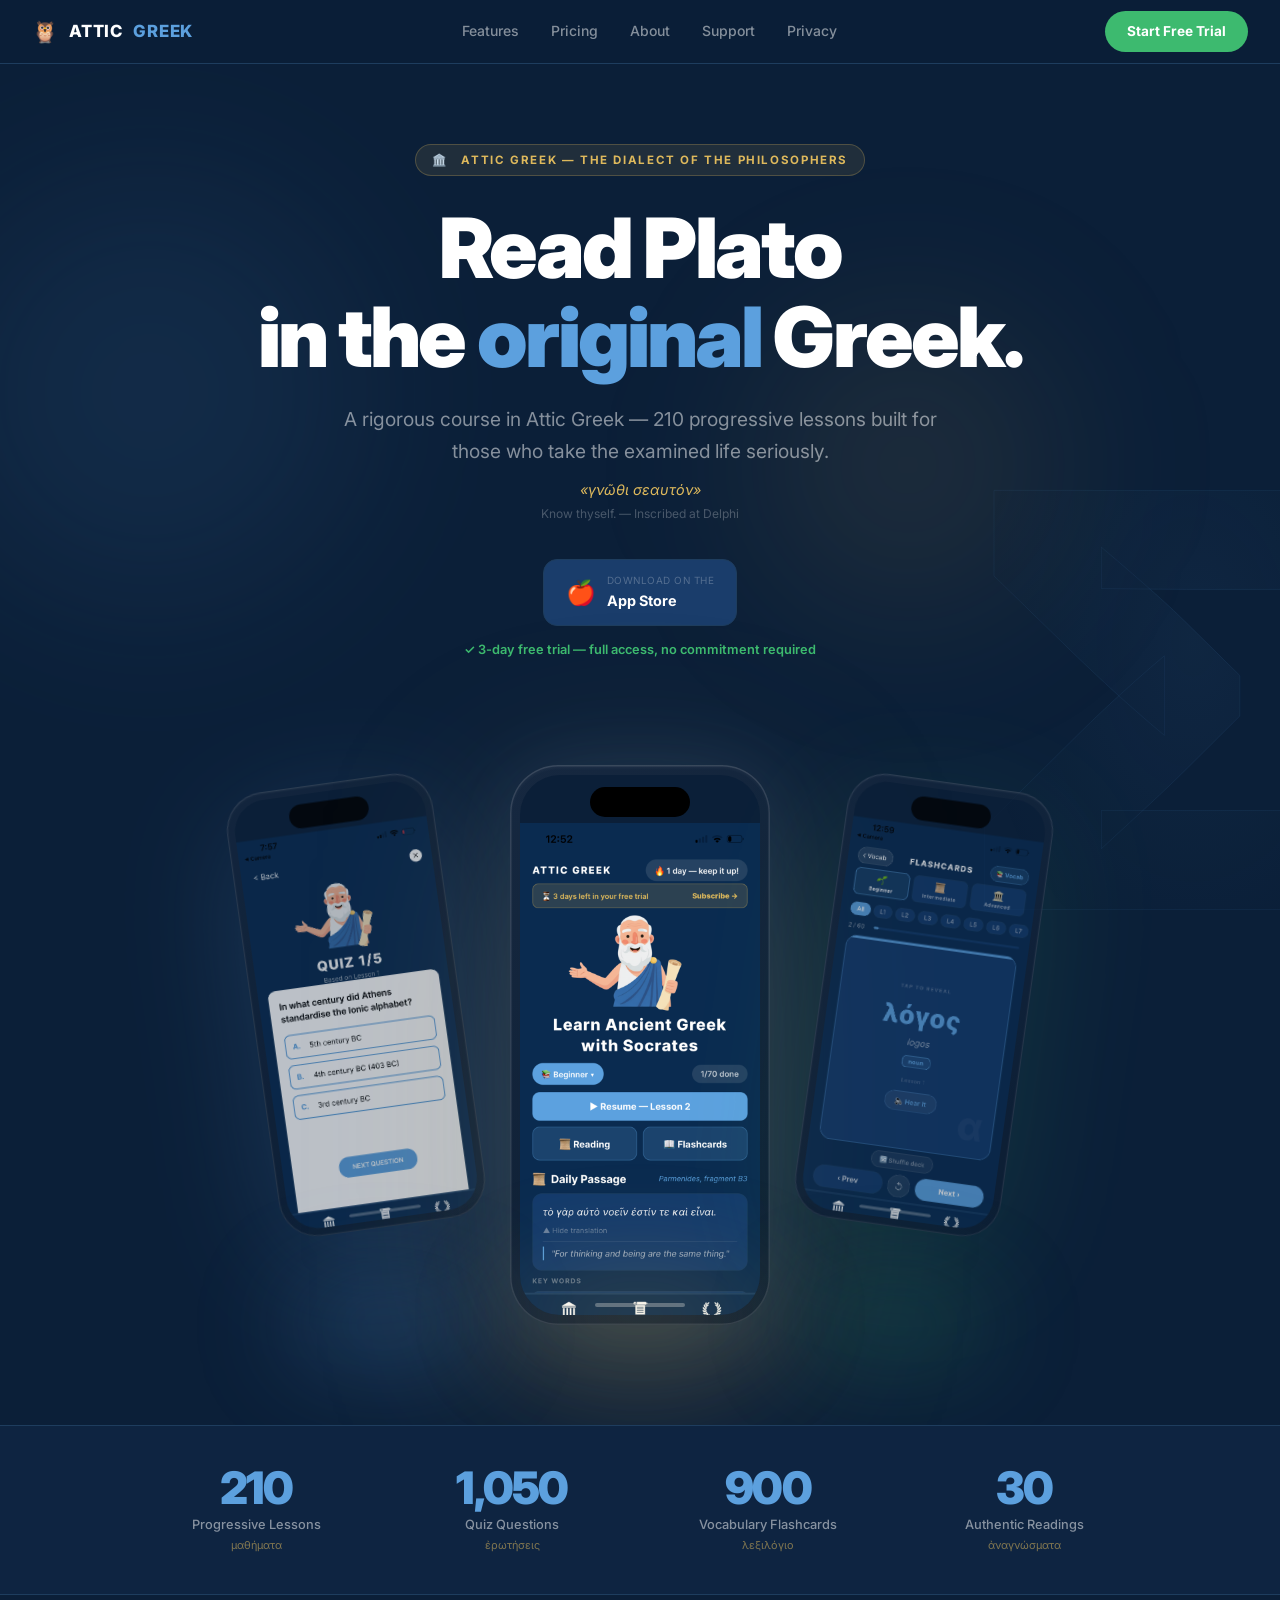
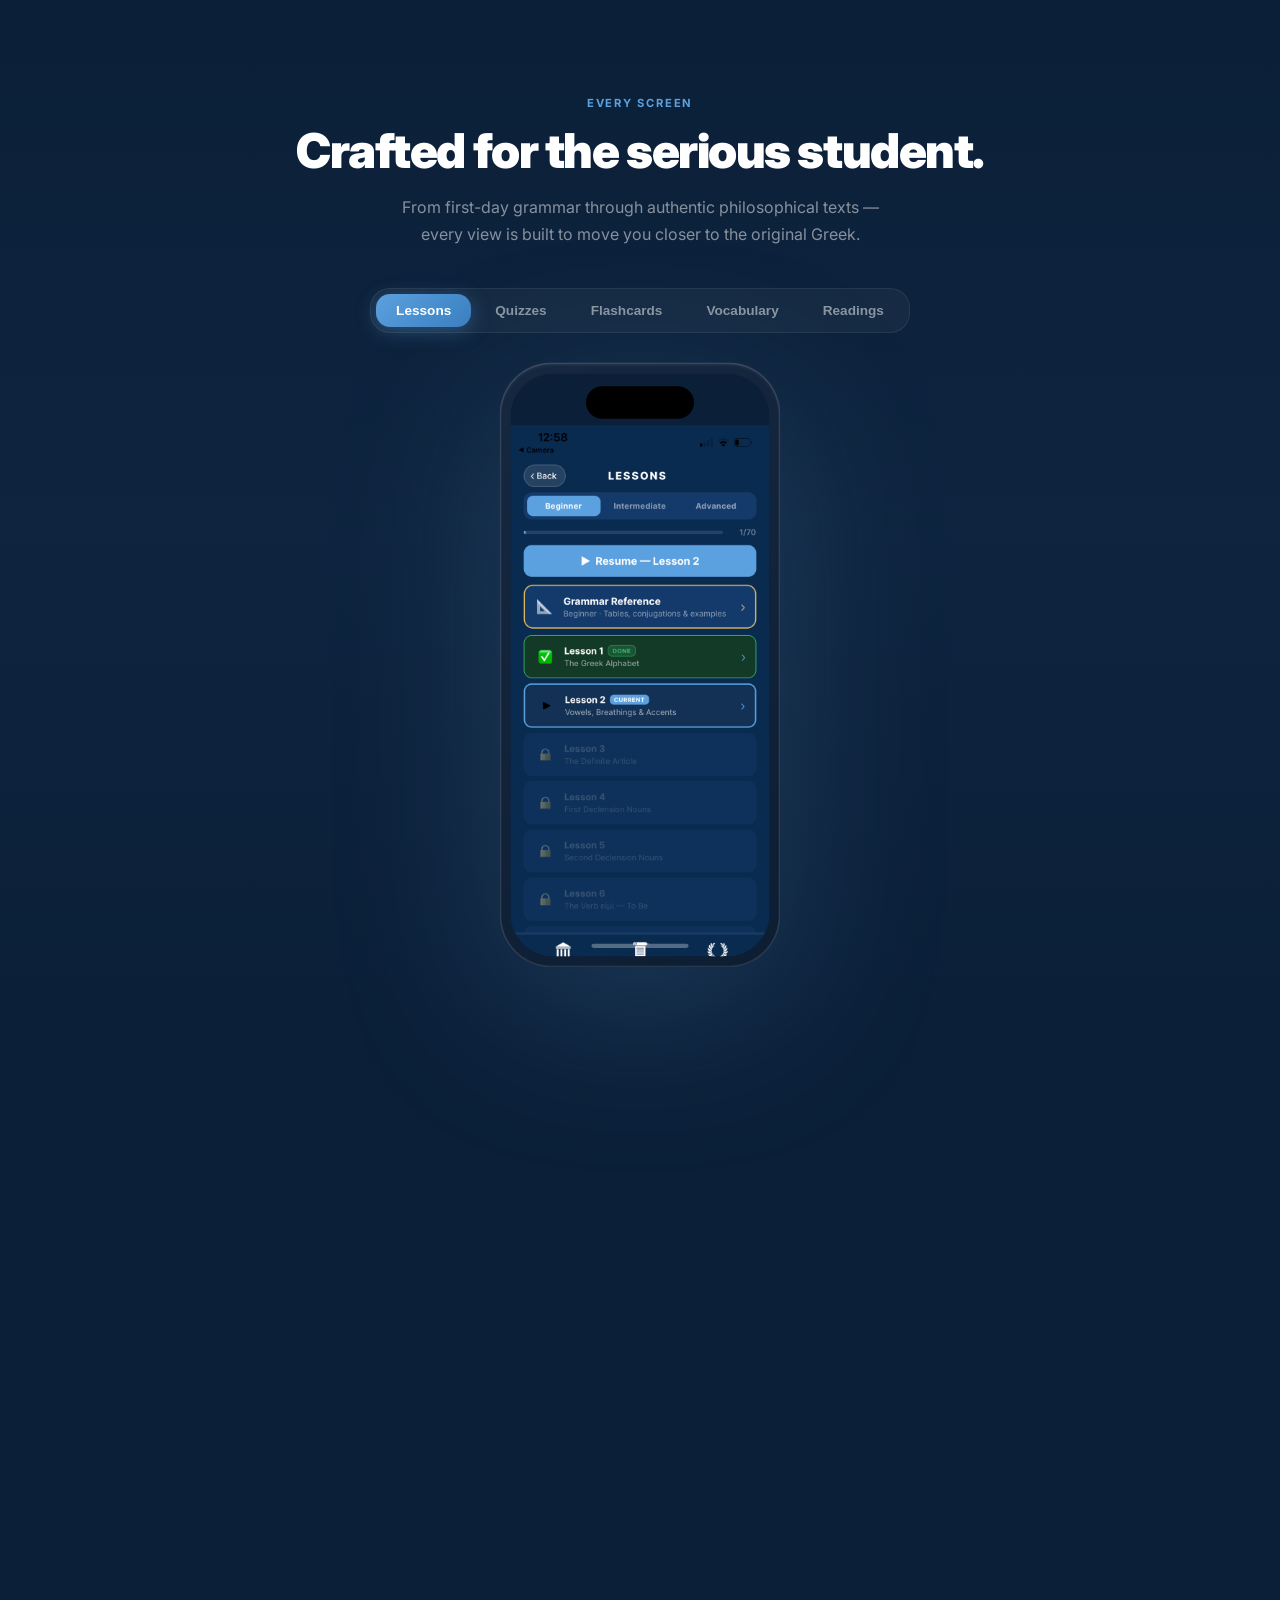
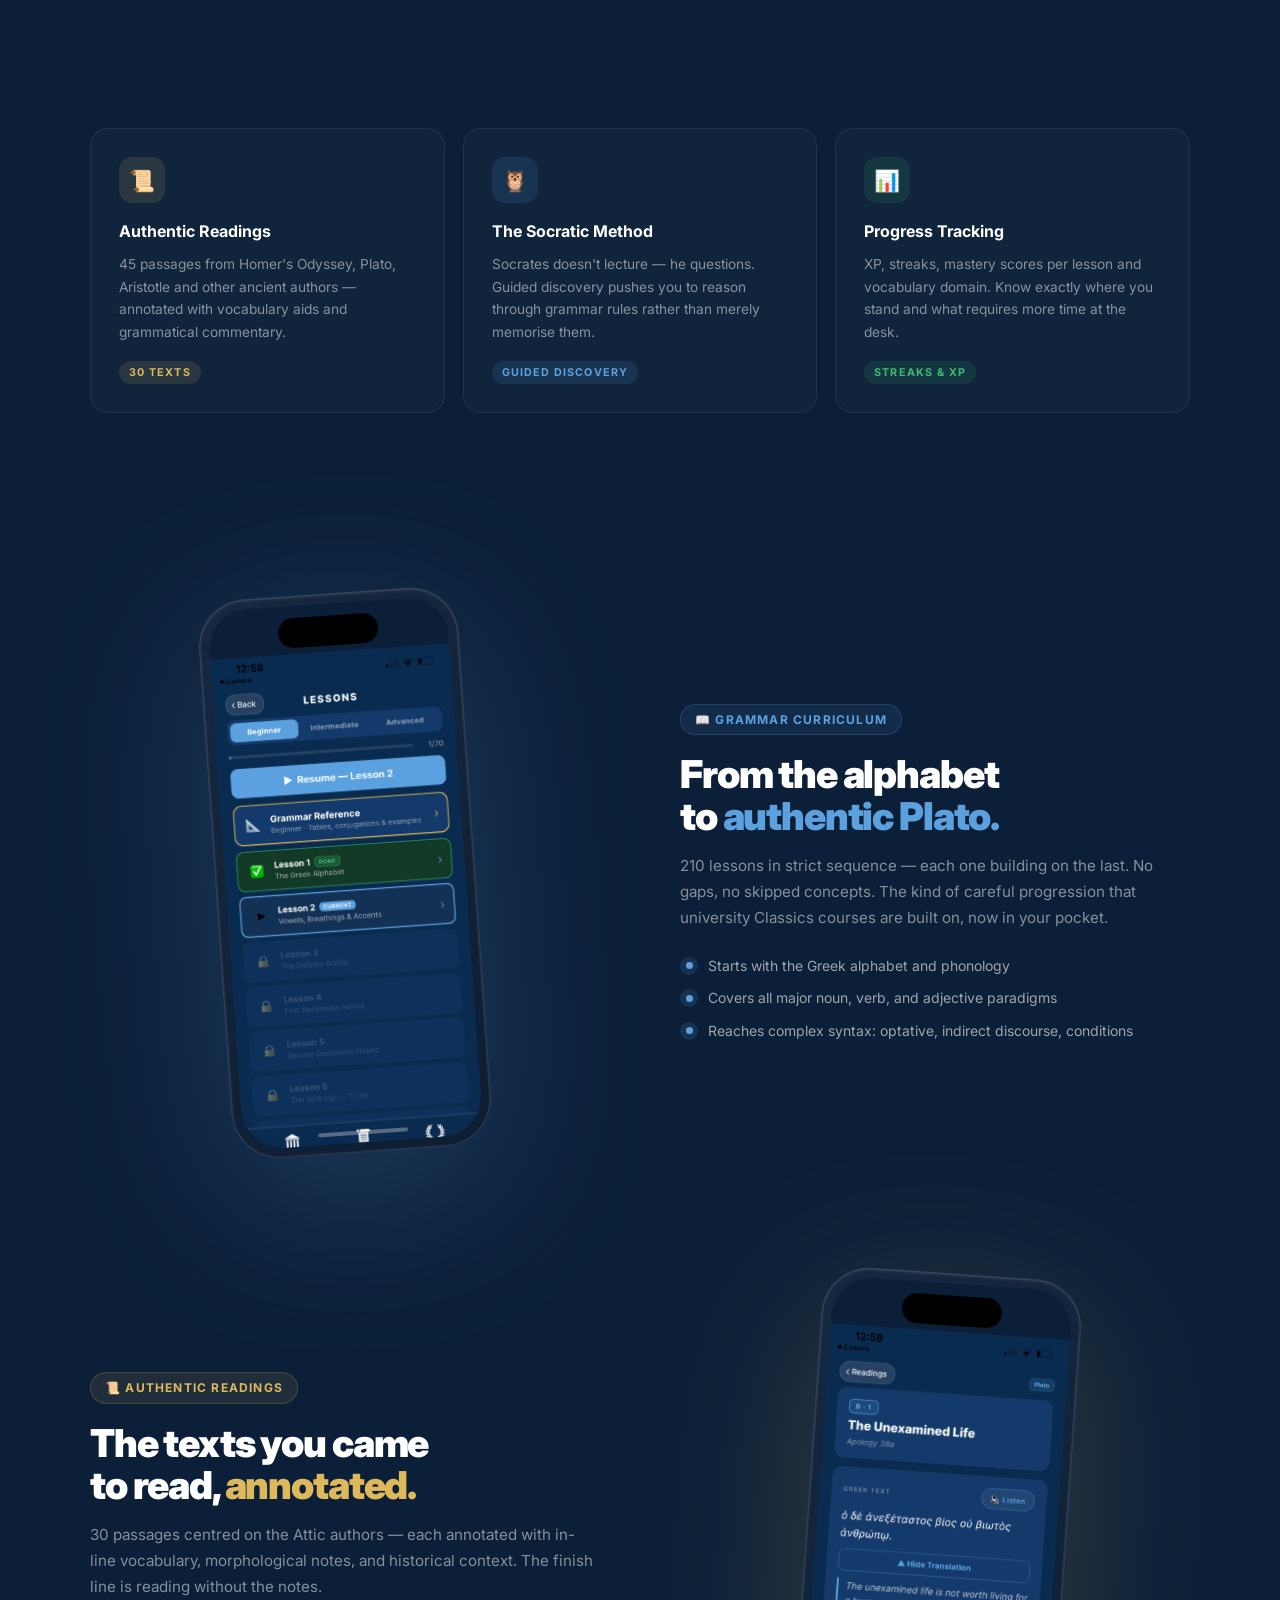
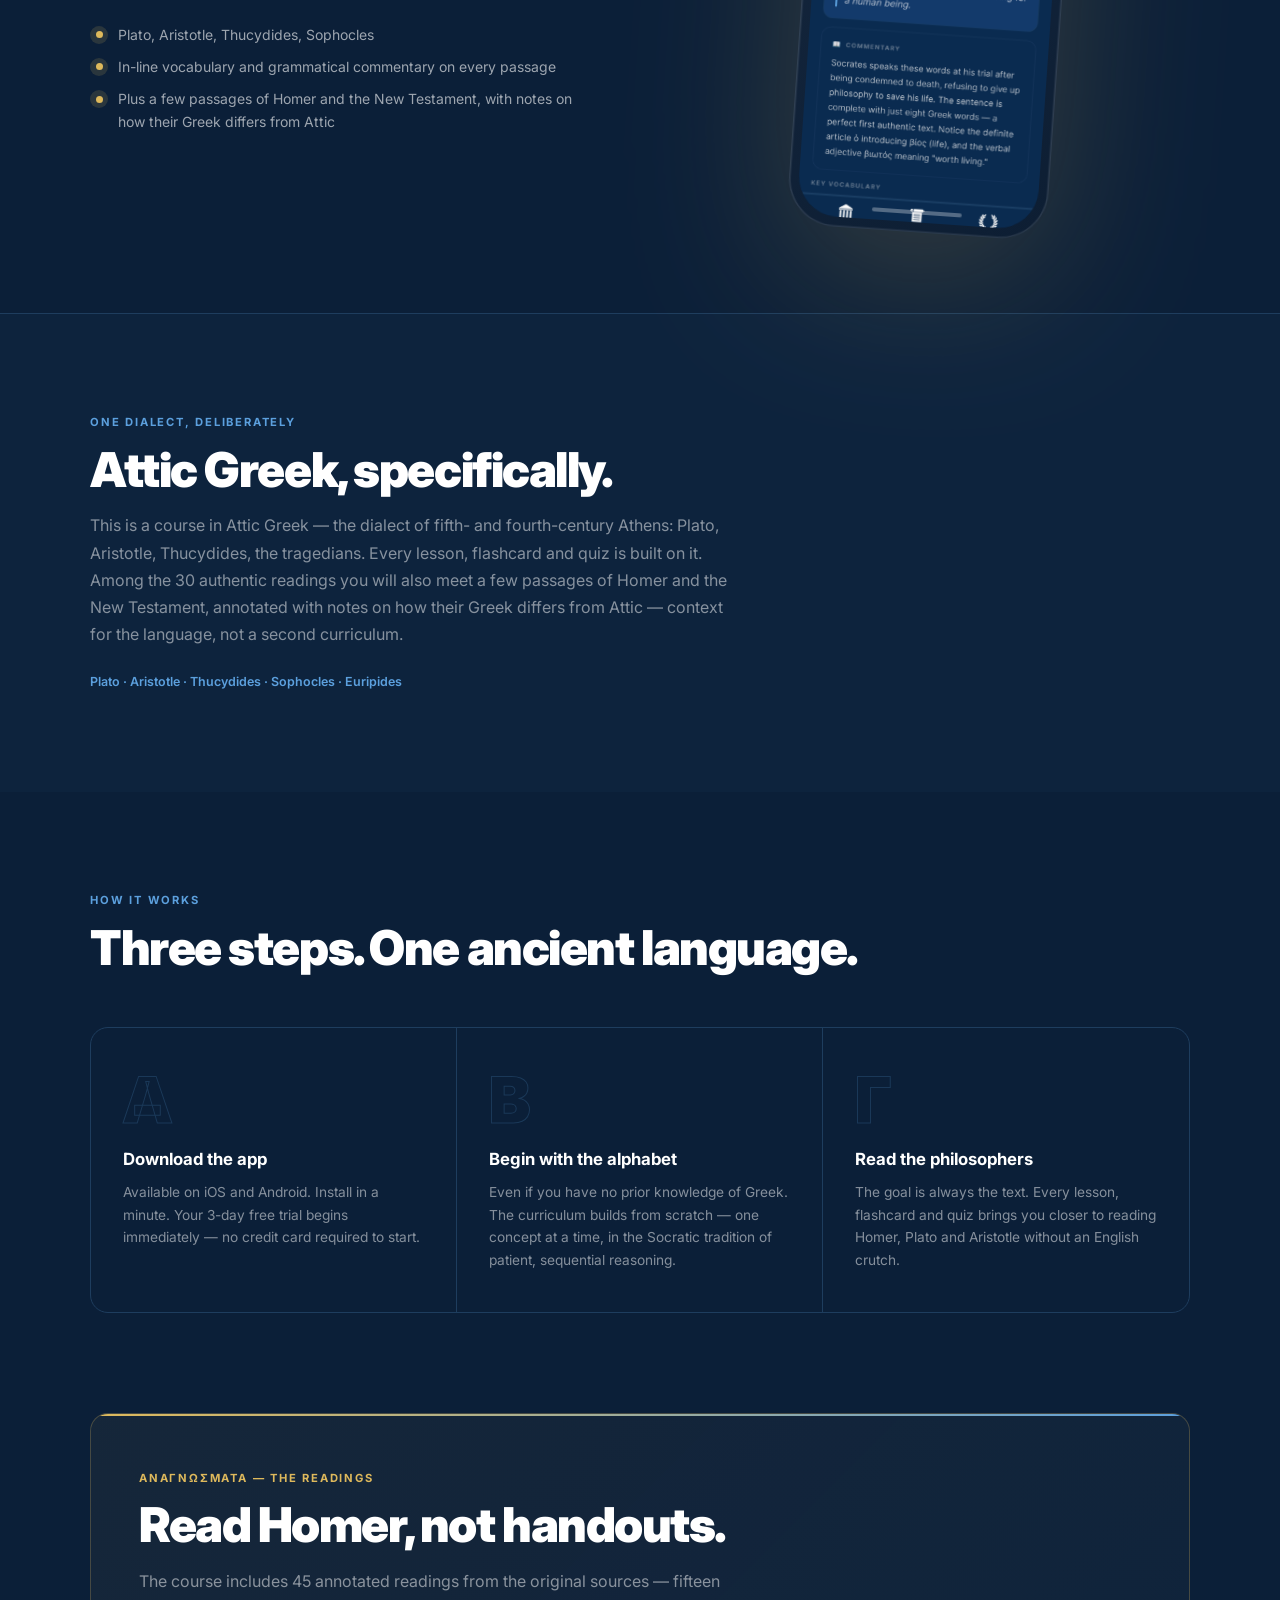
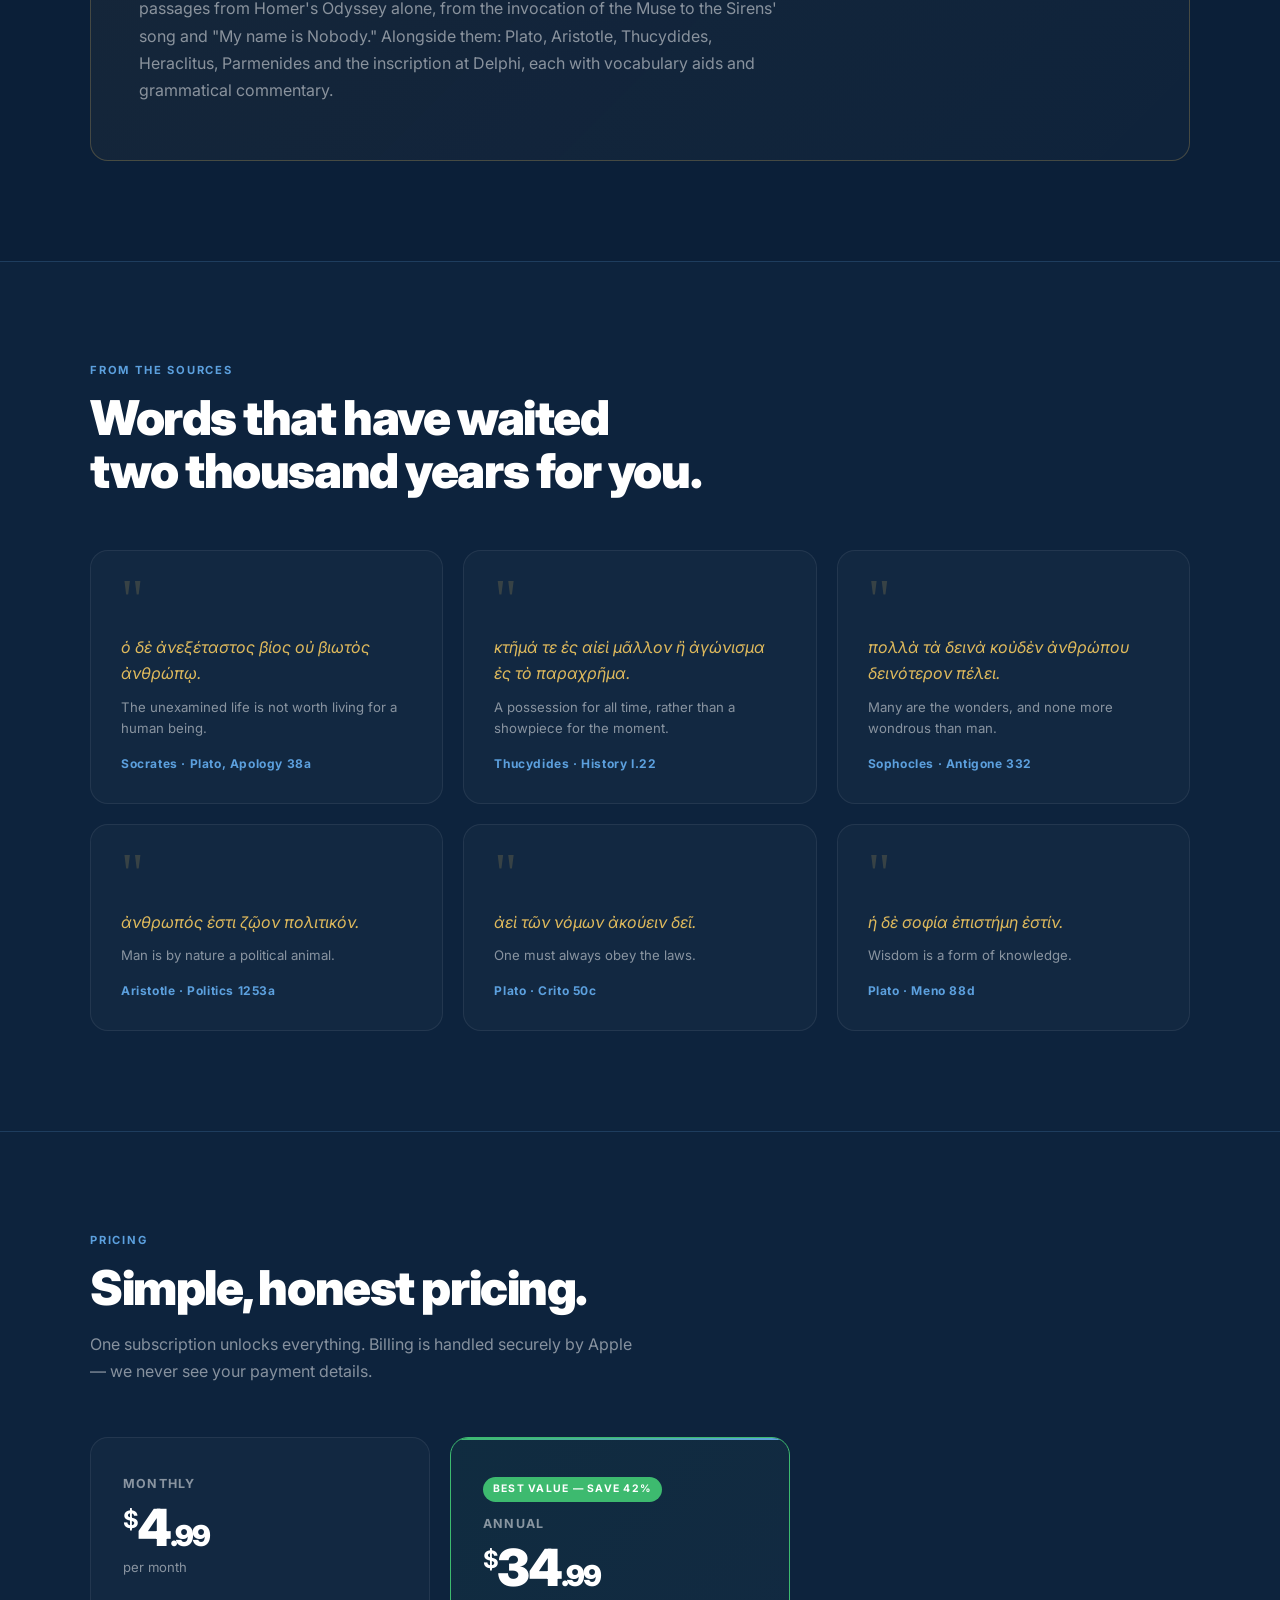
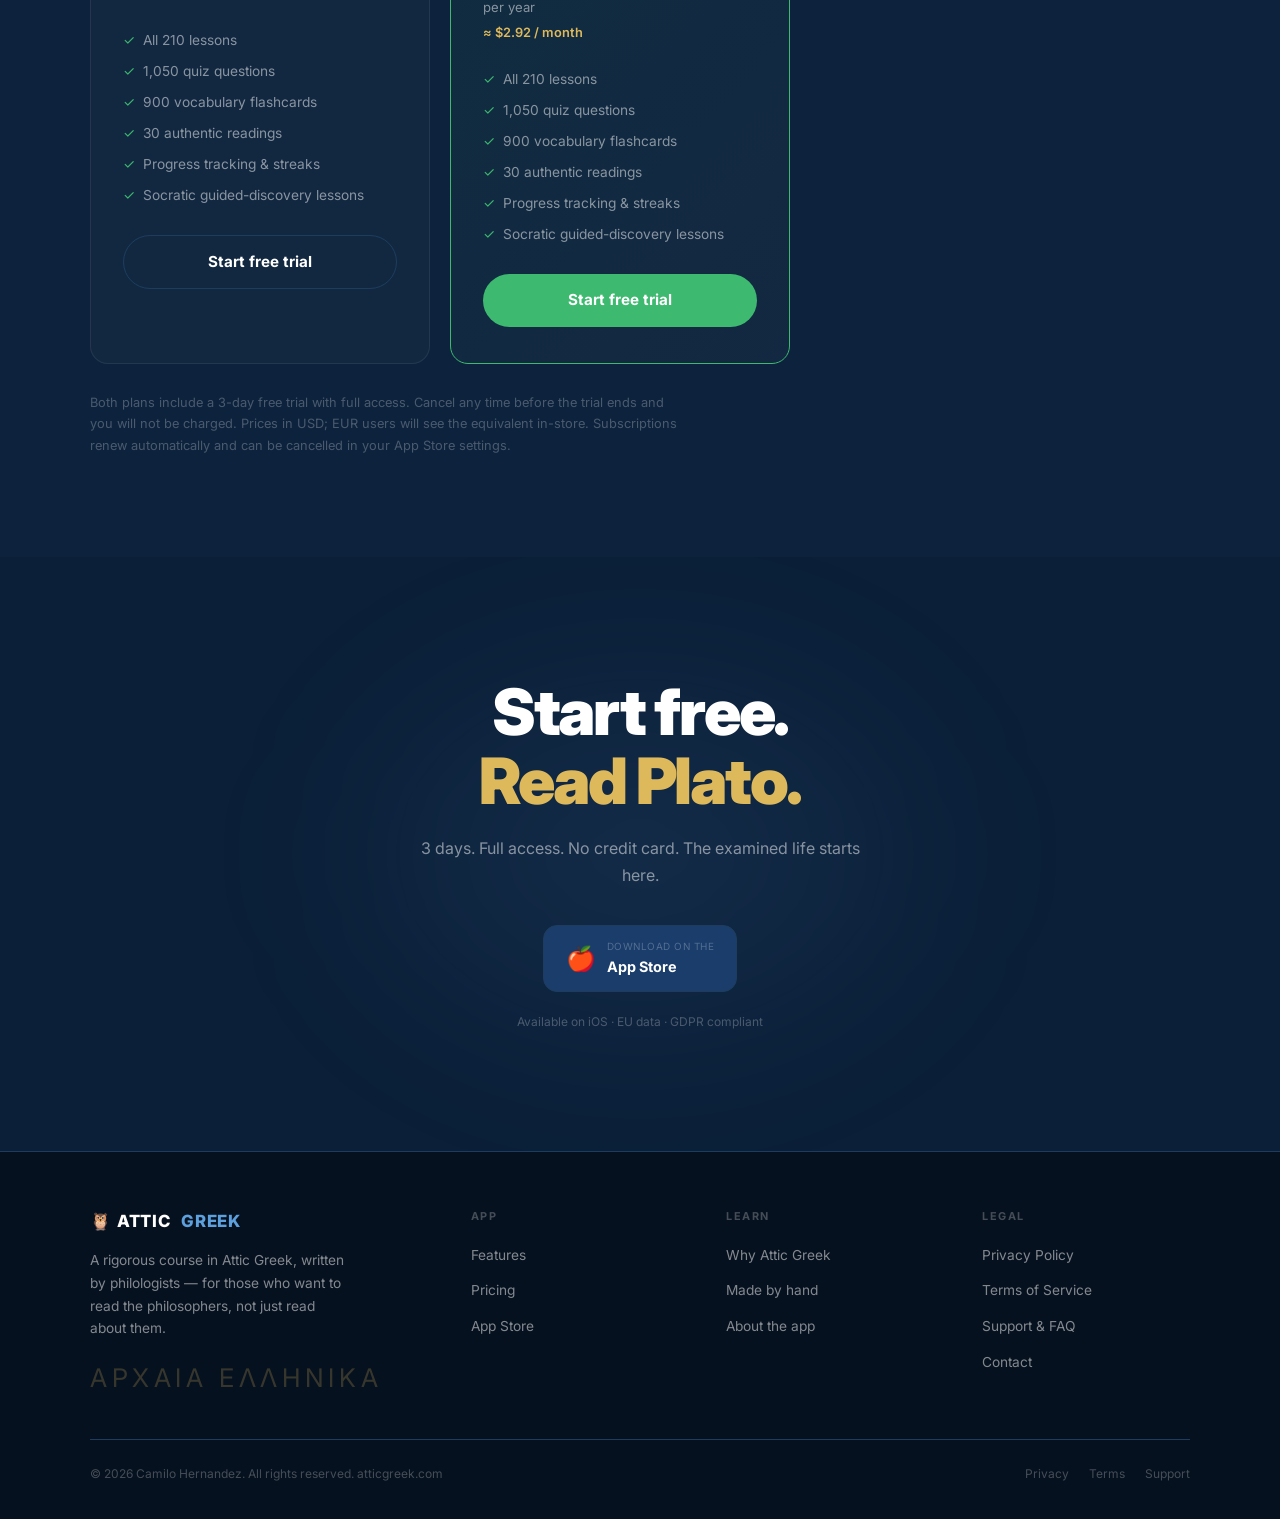
==== index.html @ b5065093 "Add files via upload" ====
<!DOCTYPE html>
<html lang="en">
<head>
<meta charset="UTF-8">
<meta name="viewport" content="width=device-width, initial-scale=1.0">
<title>Attic Greek — Learn Ancient Greek</title>
<meta name="description" content="A rigorous course in Attic Greek — 210 progressive lessons, 900 flashcards and 45 annotated readings from Homer's Odyssey, Plato and Aristotle. Written by philologists in Greece.">
<link rel="preconnect" href="https://fonts.googleapis.com">
<link rel="preconnect" href="https://fonts.gstatic.com" crossorigin>
<link href="https://fonts.googleapis.com/css2?family=Inter:ital,wght@0,300;0,400;0,500;0,600;0,700;0,800;0,900;1,400&display=swap" rel="stylesheet">
<style>
/* ══════════════════════════════════════════════
   RESET & TOKENS
══════════════════════════════════════════════ */
*, *::before, *::after { box-sizing: border-box; margin: 0; padding: 0; }
html { scroll-behavior: smooth; }
body {
  font-family: 'Inter', sans-serif;
  background: #0b1f38;
  color: #fff;
  overflow-x: hidden;
  line-height: 1.6;
}
a { color: inherit; text-decoration: none; }

:root {
  --bg:       #0b1f38;
  --surface:  #132b4a;
  --surface2: #1a3d6b;
  --border:   #1e3d5e;
  --accent:   #5ca0de;
  --green:    #3dba6f;
  --gold:     #deb95c;
  --gold-dim: rgba(222,185,92,0.15);
  --dim:      rgba(255,255,255,0.5);
  --dim2:     rgba(255,255,255,0.25);
  --r-card:   18px;
  --r-btn:    100px;
}

/* ══════════════════════════════════════════════
   PAGE SWITCHING
══════════════════════════════════════════════ */
.page { display: none; }
.page.active { display: block; }

/* ══════════════════════════════════════════════
   NAV
══════════════════════════════════════════════ */
nav {
  position: fixed; top: 0; left: 0; right: 0; z-index: 200;
  height: 64px;
  display: flex; align-items: center; justify-content: space-between;
  padding: 0 32px;
  background: rgba(11, 31, 56, 0.85);
  backdrop-filter: blur(16px);
  border-bottom: 1px solid var(--border);
  transition: box-shadow 0.3s;
}
nav.scrolled { box-shadow: 0 4px 40px rgba(0,0,0,0.4); }
.nav-logo {
  display: flex; align-items: center; gap: 10px;
  font-weight: 800; font-size: 1.05rem; letter-spacing: 0.05em;
  cursor: pointer;
}
.nav-logo .owl { font-size: 1.3rem; }
.nav-logo .ai { color: var(--accent); }
.nav-center { display: flex; align-items: center; gap: 32px; }
.nav-center a {
  font-size: 0.875rem; font-weight: 500; color: var(--dim);
  transition: color 0.2s; cursor: pointer;
}
.nav-center a:hover { color: #fff; }
.nav-cta {
  background: var(--green); color: #fff;
  font-weight: 700; font-size: 0.85rem;
  padding: 10px 22px; border-radius: var(--r-btn);
  transition: opacity 0.2s, transform 0.15s;
  white-space: nowrap; cursor: pointer;
}
.nav-cta:hover { opacity: 0.88; transform: translateY(-1px); }
.hamburger { display: none; flex-direction: column; gap: 5px; cursor: pointer; }
.hamburger span { display: block; width: 22px; height: 2px; background: #fff; border-radius: 2px; }
.mobile-nav {
  display: none; position: fixed; top: 64px; left: 0; right: 0; z-index: 199;
  background: #0b1f38; border-bottom: 1px solid var(--border);
  flex-direction: column; padding: 20px 28px; gap: 14px;
}
.mobile-nav.open { display: flex; }
.mobile-nav a { font-size: 1rem; font-weight: 500; color: var(--dim); padding: 4px 0; }

/* ══════════════════════════════════════════════
   PHONE MOCKUP
══════════════════════════════════════════════ */
.phone-wrap {
  position: relative; flex-shrink: 0;
  transition: transform 0.4s ease;
}
.phone-frame {
  position: relative;
  border-radius: 48px;
  overflow: hidden;
  width: 260px; height: 560px;
  background: linear-gradient(145deg, #162840 0%, #0d1e33 100%);
  box-shadow:
    inset 0 0 0 1.5px rgba(255,255,255,0.11),
    inset 0 2px 4px rgba(255,255,255,0.07);
  padding: 10px;
}
/* side buttons */
.phone-frame::before {
  content: '';
  position: absolute; left: -3px; top: 100px;
  width: 3px; height: 70px;
  background: rgba(255,255,255,0.12);
  border-radius: 2px 0 0 2px;
  box-shadow: 0 52px 0 rgba(255,255,255,0.12);
}
.phone-frame::after {
  content: '';
  position: absolute; right: -3px; top: 120px;
  width: 3px; height: 60px;
  background: rgba(255,255,255,0.12);
  border-radius: 0 2px 2px 0;
}
.phone-screen {
  width: 100%; height: 100%;
  border-radius: 40px;
  overflow: hidden;
  background: #091929;
  position: relative;
}
/* dynamic island */
.phone-island {
  position: absolute; top: 12px; left: 50%; transform: translateX(-50%);
  width: 100px; height: 30px; background: #000;
  border-radius: 20px; z-index: 10;
}
/* home indicator */
.phone-indicator {
  position: absolute; bottom: 8px; left: 50%; transform: translateX(-50%);
  width: 90px; height: 4px;
  background: rgba(255,255,255,0.3); border-radius: 4px; z-index: 10;
}
.phone-content {
  width: 100%; height: 100%;
  display: flex; align-items: center; justify-content: center;
  padding-top: 44px; /* below island */
}
/* real app screenshots inside the frame; padding keeps the
   island chrome clear of the app's own header row */
.phone-screen .screen-shot {
  width: 100%; height: 100%;
  padding-top: 48px;
  background: #0b1f38;
  object-fit: cover; object-position: top center;
  display: block;
}

/* Screenshot placeholder screens */
.screen-placeholder {
  width: 100%; height: 100%;
  display: flex; flex-direction: column; align-items: center; justify-content: center;
  gap: 12px; padding: 20px;
  background: linear-gradient(160deg, #0d2340 0%, #091929 100%);
}
.screen-placeholder .ph-label {
  font-size: 0.65rem; letter-spacing: 0.12em; text-transform: uppercase;
  color: var(--accent); font-weight: 700;
}
.screen-placeholder .ph-title {
  font-size: 1rem; font-weight: 800; color: #fff; text-align: center;
}
.screen-placeholder .ph-greek {
  font-size: 2.8rem; color: var(--gold); font-weight: 300; letter-spacing: 0.08em;
  line-height: 1;
}
.screen-placeholder .ph-note {
  font-size: 0.7rem; color: var(--dim2); text-align: center; line-height: 1.5;
  margin-top: 8px;
  background: rgba(92,160,222,0.08); border: 1px dashed rgba(92,160,222,0.25);
  border-radius: 10px; padding: 10px 12px;
}

/* ── Lesson screen ── */
.screen-lesson {
  width: 100%; height: 100%;
  background: linear-gradient(160deg, #0d2340 0%, #091929 100%);
  padding: 52px 18px 20px;
  display: flex; flex-direction: column; gap: 10px;
}
.sl-label { font-size: 0.62rem; letter-spacing: 0.14em; text-transform: uppercase; color: var(--accent); font-weight: 700; }
.sl-title { font-size: 1rem; font-weight: 800; color: #fff; }
.sl-greek { font-size: 2.4rem; color: var(--gold); font-weight: 300; letter-spacing: 0.06em; }
.sl-divider { height: 1px; background: var(--border); }
.sl-vocab { display: flex; flex-direction: column; gap: 0; }
.sl-row {
  display: flex; justify-content: space-between; align-items: center;
  padding: 7px 0; border-bottom: 1px solid rgba(255,255,255,0.05);
}
.sl-row:last-child { border-bottom: none; }
.sl-g { font-size: 1rem; color: var(--gold); }
.sl-e { font-size: 0.78rem; color: var(--dim); }
.sl-bar-wrap { background: rgba(255,255,255,0.08); border-radius: 100px; height: 5px; overflow: hidden; margin-top: 6px; }
.sl-bar-fill { width: 68%; height: 100%; background: linear-gradient(90deg, var(--accent), var(--green)); border-radius: 100px; }
.sl-bar-label { display: flex; justify-content: space-between; font-size: 0.65rem; color: var(--dim2); margin-top: 4px; }
.sl-streak { display: flex; align-items: center; gap: 5px; font-size: 0.75rem; color: var(--gold); font-weight: 600; margin-top: 4px; }

/* ── Quiz screen ── */
.screen-quiz {
  width: 100%; height: 100%;
  background: linear-gradient(160deg, #0a1e36 0%, #091929 100%);
  padding: 52px 18px 20px;
  display: flex; flex-direction: column; gap: 10px;
}
.sq-label { font-size: 0.62rem; letter-spacing: 0.14em; text-transform: uppercase; color: var(--gold); font-weight: 700; }
.sq-q { font-size: 0.88rem; font-weight: 700; color: #fff; line-height: 1.4; }
.sq-greek-q { font-size: 1.5rem; color: var(--gold); font-weight: 300; letter-spacing: 0.06em; text-align: center; padding: 8px 0; }
.sq-opts { display: flex; flex-direction: column; gap: 7px; }
.sq-opt {
  padding: 9px 12px; border-radius: 10px; font-size: 0.8rem; font-weight: 500;
  border: 1px solid var(--border); color: var(--dim);
  background: rgba(255,255,255,0.03);
}
.sq-opt.correct { border-color: var(--green); color: var(--green); background: rgba(61,186,111,0.08); }
.sq-opt.wrong { border-color: #e55; color: #e55; background: rgba(220,80,80,0.08); }
.sq-score { display: flex; justify-content: space-between; font-size: 0.7rem; color: var(--dim2); margin-top: 4px; }
.sq-score span { color: var(--accent); font-weight: 700; }

/* ── Flashcard screen ── */
.screen-flash {
  width: 100%; height: 100%;
  background: linear-gradient(160deg, #0e1f34 0%, #091929 100%);
  padding: 52px 16px 20px;
  display: flex; flex-direction: column; gap: 10px;
}
.sf-label { font-size: 0.62rem; letter-spacing: 0.14em; text-transform: uppercase; color: var(--accent); font-weight: 700; }
.sf-card {
  background: var(--surface2); border: 1px solid var(--border);
  border-radius: 14px; padding: 20px 16px;
  display: flex; flex-direction: column; align-items: center; gap: 6px;
  flex: 1; justify-content: center;
}
.sf-word { font-size: 2.6rem; color: var(--gold); font-weight: 300; letter-spacing: 0.08em; }
.sf-part { font-size: 0.7rem; color: var(--dim2); }
.sf-meaning { font-size: 0.95rem; color: #fff; font-weight: 600; }
.sf-ex { font-size: 0.72rem; color: var(--dim); font-style: italic; text-align: center; line-height: 1.4; margin-top: 4px; }
.sf-btns { display: flex; gap: 8px; }
.sf-btn {
  flex: 1; padding: 8px; border-radius: 10px; font-size: 0.75rem; font-weight: 700;
  text-align: center;
}
.sf-btn.hard { background: rgba(220,80,80,0.15); color: #e55; border: 1px solid rgba(220,80,80,0.3); }
.sf-btn.good { background: rgba(92,160,222,0.15); color: var(--accent); border: 1px solid rgba(92,160,222,0.3); }
.sf-btn.easy { background: rgba(61,186,111,0.15); color: var(--green); border: 1px solid rgba(61,186,111,0.3); }
.sf-count { font-size: 0.68rem; color: var(--dim2); text-align: center; }

/* ── Reading screen ── */
.screen-reading {
  width: 100%; height: 100%;
  background: linear-gradient(160deg, #0c1c33 0%, #091929 100%);
  padding: 52px 16px 20px;
  display: flex; flex-direction: column; gap: 8px;
}
.sr-label { font-size: 0.62rem; letter-spacing: 0.14em; text-transform: uppercase; color: var(--gold); font-weight: 700; }
.sr-source { font-size: 0.78rem; font-weight: 700; color: #fff; }
.sr-text { font-size: 0.82rem; color: var(--gold); line-height: 1.65; letter-spacing: 0.02em; }
.sr-highlight { background: rgba(222,185,92,0.15); border-radius: 3px; padding: 0 2px; }
.sr-trans { font-size: 0.75rem; color: var(--dim); line-height: 1.6; margin-top: 4px; }
.sr-note {
  background: rgba(92,160,222,0.08); border-left: 2px solid var(--accent);
  padding: 8px 10px; border-radius: 0 8px 8px 0;
  font-size: 0.7rem; color: var(--dim);
}
.sr-note strong { color: var(--accent); }
.sr-prog { display: flex; justify-content: space-between; font-size: 0.68rem; color: var(--dim2); margin-top: 4px; }

/* ══════════════════════════════════════════════
   ORB / GLOW BACKGROUNDS
══════════════════════════════════════════════ */
.orb {
  position: absolute; border-radius: 50%;
  filter: blur(80px); pointer-events: none;
}

/* ══════════════════════════════════════════════
   HERO
══════════════════════════════════════════════ */
.hero {
  min-height: 100vh; padding-top: 64px;
  display: flex; align-items: center; justify-content: center;
  position: relative; overflow: hidden;
}
.hero-bg-sigma {
  position: absolute;
  font-size: clamp(320px, 45vw, 700px);
  font-weight: 900; line-height: 1;
  color: transparent;
  -webkit-text-stroke: 1px rgba(92,160,222,0.07);
  background: radial-gradient(ellipse at 60% 40%, rgba(92,160,222,0.06) 0%, transparent 70%);
  -webkit-background-clip: text; background-clip: text;
  right: -5%; top: 50%; transform: translateY(-52%);
  user-select: none; pointer-events: none;
  letter-spacing: -0.02em;
}
.orb-blue { width: 500px; height: 500px; background: radial-gradient(circle, rgba(92,160,222,0.18), transparent); left: -100px; top: 10%; opacity: 0.7; }
.orb-gold { width: 360px; height: 360px; background: radial-gradient(circle, rgba(222,185,92,0.12), transparent); right: 15%; top: 20%; }

.hero-inner {
  max-width: 1240px; width: 100%; margin: 0 auto;
  padding: 80px 32px 100px;
  position: relative; z-index: 2;
  display: flex; flex-direction: column; align-items: center;
  text-align: center;
  gap: 0;
}
.hero-eyebrow {
  display: inline-flex; align-items: center; gap: 8px;
  font-size: 0.72rem; font-weight: 700; letter-spacing: 0.14em; text-transform: uppercase;
  color: var(--gold);
  background: rgba(222,185,92,0.1); border: 1px solid rgba(222,185,92,0.25);
  padding: 6px 16px; border-radius: 100px;
  margin-bottom: 28px;
}
.hero-title {
  font-size: clamp(3rem, 6.5vw, 5.4rem);
  font-weight: 900; line-height: 1.06; letter-spacing: -0.035em;
  margin-bottom: 22px; max-width: 900px;
}
.hero-title .accent { color: var(--accent); }
.hero-sub {
  font-size: clamp(1rem, 1.8vw, 1.2rem);
  color: var(--dim); line-height: 1.7; max-width: 600px;
  margin-bottom: 10px;
}
.hero-quote {
  font-size: 0.9rem; color: var(--gold); font-style: italic;
  margin-bottom: 36px;
}
.hero-quote span { display: block; font-size: 0.75rem; color: var(--dim2); font-style: normal; margin-top: 3px; }
.hero-store-btns { display: flex; gap: 14px; flex-wrap: wrap; justify-content: center; margin-bottom: 14px; }
.store-btn {
  display: flex; align-items: center; gap: 11px;
  background: var(--surface2); border: 1px solid var(--border);
  padding: 13px 22px; border-radius: 14px;
  transition: border-color 0.2s, transform 0.2s, box-shadow 0.2s;
  min-width: 168px;
}
.store-btn:hover { border-color: var(--accent); transform: translateY(-2px); box-shadow: 0 8px 32px rgba(92,160,222,0.15); }
.store-icon { font-size: 1.5rem; line-height: 1; }
.store-text { display: flex; flex-direction: column; text-align: left; }
.store-text small { font-size: 0.62rem; color: var(--dim2); letter-spacing: 0.05em; text-transform: uppercase; }
.store-text strong { font-size: 0.9rem; font-weight: 700; }
.hero-trial { font-size: 0.8rem; color: var(--green); font-weight: 600; }
.hero-trial::before { content: '✓ '; }

/* Phone trio */
.phone-trio {
  display: flex; align-items: flex-end; justify-content: center;
  gap: 24px; margin-top: 64px;
  position: relative;
}
.phone-trio .phone-side {
  opacity: 0.72;
  transition: opacity 0.3s;
}
.phone-trio .phone-side:hover { opacity: 0.9; }

/* glows under phones */
.phone-glow {
  position: absolute; bottom: -40px; border-radius: 50%;
  filter: blur(50px); pointer-events: none;
}
.glow-left { width: 200px; height: 80px; background: rgba(92,160,222,0.25); left: 60px; }
.glow-center { width: 280px; height: 100px; background: rgba(222,185,92,0.18); left: 50%; transform: translateX(-50%); }
.glow-right { width: 200px; height: 80px; background: rgba(61,186,111,0.2); right: 60px; }

/* ══════════════════════════════════════════════
   STATS STRIP
══════════════════════════════════════════════ */
.stats-strip {
  background: rgba(19,43,74,0.5);
  border-top: 1px solid var(--border); border-bottom: 1px solid var(--border);
  padding: 40px 32px;
}
.stats-inner {
  max-width: 1000px; margin: 0 auto;
  display: grid; grid-template-columns: repeat(4,1fr); gap: 24px;
}
.stat-item { text-align: center; }
.stat-num {
  font-size: clamp(2rem, 3.5vw, 2.8rem);
  font-weight: 900; color: var(--accent); letter-spacing: -0.04em; line-height: 1;
}
.stat-lbl { font-size: 0.8rem; color: var(--dim); font-weight: 500; margin-top: 4px; }
.stat-gr { font-size: 0.68rem; color: var(--gold); opacity: 0.55; margin-top: 2px; }

/* ══════════════════════════════════════════════
   SECTION SHARED
══════════════════════════════════════════════ */
.section { padding: 100px 32px; }
.section-inner { max-width: 1100px; margin: 0 auto; }
.section-eyebrow {
  font-size: 0.7rem; font-weight: 700; letter-spacing: 0.16em; text-transform: uppercase;
  color: var(--accent); margin-bottom: 12px;
}
.section-title {
  font-size: clamp(2rem, 4vw, 3rem);
  font-weight: 900; letter-spacing: -0.03em; line-height: 1.1; margin-bottom: 16px;
}
.section-sub { font-size: 1rem; color: var(--dim); max-width: 560px; line-height: 1.7; }

/* ══════════════════════════════════════════════
   SCREEN SWITCHER (Pulse-style)
══════════════════════════════════════════════ */
.switcher-section {
  padding: 100px 32px;
  background: linear-gradient(to bottom, transparent, rgba(92,160,222,0.04), transparent);
}
.switcher-inner { max-width: 900px; margin: 0 auto; text-align: center; }
.tab-bar {
  display: inline-flex; padding: 5px; gap: 4px;
  background: rgba(255,255,255,0.04); border: 1px solid rgba(255,255,255,0.07);
  border-radius: 20px; margin-bottom: 52px;
}
.tab-btn {
  padding: 9px 20px; border-radius: 14px;
  font-size: 0.85rem; font-weight: 600; cursor: pointer;
  border: none; background: transparent; color: var(--dim);
  transition: all 0.25s;
}
.tab-btn.active {
  background: linear-gradient(135deg, var(--accent), #3a80c0);
  color: #fff;
  box-shadow: 0 4px 20px rgba(92,160,222,0.35);
}
.tab-btn:hover:not(.active) { color: #fff; }
.switcher-phone { display: flex; justify-content: center; }
.screen-fade { transition: opacity 0.3s, transform 0.3s; }
.screen-fade.hiding { opacity: 0; transform: scale(0.97); }

/* ══════════════════════════════════════════════
   FEATURES GRID
══════════════════════════════════════════════ */
.features-grid {
  display: grid; grid-template-columns: repeat(3, 1fr); gap: 18px; margin-top: 52px;
}
.feat-card {
  background: rgba(255,255,255,0.025);
  border: 1px solid rgba(255,255,255,0.07);
  border-radius: var(--r-card); padding: 28px;
  transition: transform 0.25s, border-color 0.25s, background 0.25s;
  cursor: default;
}
.feat-card:hover {
  transform: translateY(-4px);
  border-color: rgba(92,160,222,0.3);
  background: rgba(92,160,222,0.04);
}
.feat-icon {
  width: 46px; height: 46px; border-radius: 13px;
  display: flex; align-items: center; justify-content: center;
  font-size: 1.3rem; margin-bottom: 16px;
}
.feat-title { font-size: 1rem; font-weight: 700; margin-bottom: 8px; }
.feat-desc { font-size: 0.858rem; color: var(--dim); line-height: 1.65; margin-bottom: 14px; }
.feat-badge {
  display: inline-block; font-size: 0.67rem; font-weight: 700;
  letter-spacing: 0.1em; text-transform: uppercase;
  padding: 3px 10px; border-radius: 100px;
}

/* ══════════════════════════════════════════════
   FEATURE SPOTLIGHT (alternating)
══════════════════════════════════════════════ */
.spotlight { padding: 80px 32px; }
.spotlight-inner { max-width: 1100px; margin: 0 auto; display: flex; flex-direction: column; gap: 120px; }
.spotlight-row {
  display: grid; grid-template-columns: 1fr 1fr;
  gap: 80px; align-items: center;
}
.spotlight-row.reverse { direction: rtl; }
.spotlight-row.reverse > * { direction: ltr; }
.spotlight-tag {
  display: inline-flex; align-items: center; gap: 7px;
  font-size: 0.75rem; font-weight: 700; letter-spacing: 0.1em; text-transform: uppercase;
  color: var(--accent);
  background: rgba(92,160,222,0.1); border: 1px solid rgba(92,160,222,0.2);
  padding: 5px 14px; border-radius: 100px; margin-bottom: 18px;
}
.spotlight-tag.gold { color: var(--gold); background: rgba(222,185,92,0.1); border-color: rgba(222,185,92,0.2); }
.spotlight-h {
  font-size: clamp(1.8rem, 3vw, 2.5rem);
  font-weight: 900; letter-spacing: -0.03em; line-height: 1.1; margin-bottom: 16px;
}
.spotlight-h em { font-style: normal; color: var(--accent); }
.spotlight-h em.gold { color: var(--gold); }
.spotlight-p { font-size: 0.95rem; color: var(--dim); line-height: 1.7; margin-bottom: 24px; }
.bullet-list { display: flex; flex-direction: column; gap: 10px; }
.bullet-item { display: flex; align-items: flex-start; gap: 10px; font-size: 0.875rem; color: rgba(255,255,255,0.6); }
.bullet-dot {
  width: 18px; height: 18px; border-radius: 50%; flex-shrink: 0; margin-top: 2px;
  display: flex; align-items: center; justify-content: center;
}
.bullet-dot::after { content: ''; width: 7px; height: 7px; border-radius: 50%; }
.bullet-dot.blue { background: rgba(92,160,222,0.15); }
.bullet-dot.blue::after { background: var(--accent); }
.bullet-dot.gold { background: rgba(222,185,92,0.15); }
.bullet-dot.gold::after { background: var(--gold); }
.spotlight-phone { display: flex; justify-content: center; }

/* ══════════════════════════════════════════════
   DIALECTS
══════════════════════════════════════════════ */
.dialects-section { padding: 100px 32px; background: rgba(19,43,74,0.3); border-top: 1px solid var(--border); }
.dialect-authors { font-size: 0.78rem; color: var(--accent); font-weight: 600; }

/* ══════════════════════════════════════════════
   QUOTES
══════════════════════════════════════════════ */
.quotes-section { padding: 100px 32px; }
.quotes-grid { display: grid; grid-template-columns: repeat(3,1fr); gap: 20px; margin-top: 52px; }
.quote-card {
  background: rgba(255,255,255,0.025); border: 1px solid rgba(255,255,255,0.07);
  border-radius: var(--r-card); padding: 30px;
  transition: border-color 0.25s, transform 0.25s;
}
.quote-card:hover { border-color: rgba(222,185,92,0.3); transform: translateY(-3px); }
.quote-qmark { font-size: 3.5rem; color: var(--gold); opacity: 0.18; line-height: 0.7; font-family: Georgia, serif; margin-bottom: 14px; }
.quote-greek { font-size: 1rem; color: var(--gold); line-height: 1.65; margin-bottom: 10px; font-style: italic; }
.quote-trans { font-size: 0.825rem; color: var(--dim); line-height: 1.65; margin-bottom: 14px; }
.quote-by { font-size: 0.75rem; font-weight: 700; color: var(--accent); letter-spacing: 0.05em; }

/* ══════════════════════════════════════════════
   PRICING
══════════════════════════════════════════════ */
.pricing-section { padding: 100px 32px; background: rgba(19,43,74,0.3); border-top: 1px solid var(--border); }
.pricing-grid { display: grid; grid-template-columns: repeat(2,1fr); gap: 20px; max-width: 700px; margin: 52px 0 0 0; }
.price-card {
  background: rgba(255,255,255,0.025); border: 1px solid rgba(255,255,255,0.07);
  border-radius: var(--r-card); padding: 36px 32px;
  position: relative; overflow: hidden;
  transition: transform 0.25s;
}
.price-card:hover { transform: translateY(-4px); }
.price-card.featured {
  border-color: var(--green);
  background: linear-gradient(135deg, rgba(61,186,111,0.06) 0%, rgba(255,255,255,0.025) 100%);
}
.price-card.featured::before {
  content: ''; position: absolute; top: 0; left: 0; right: 0; height: 2px;
  background: linear-gradient(90deg, var(--green), var(--accent));
}
.price-badge {
  display: inline-block; font-size: 0.65rem; font-weight: 700;
  letter-spacing: 0.12em; text-transform: uppercase;
  background: var(--green); color: #fff;
  padding: 4px 10px; border-radius: 100px; margin-bottom: 12px;
}
.price-period { font-size: 0.78rem; color: var(--dim); font-weight: 700; letter-spacing: 0.1em; text-transform: uppercase; margin-bottom: 8px; }
.price-amount {
  font-size: 3.2rem; font-weight: 900; letter-spacing: -0.04em; line-height: 1; margin-bottom: 4px;
}
.price-amount sup { font-size: 1.5rem; vertical-align: super; font-weight: 700; }
.price-sub { font-size: 0.82rem; color: var(--dim); margin-bottom: 5px; }
.price-equiv { font-size: 0.8rem; color: var(--gold); font-weight: 600; margin-bottom: 26px; }
.price-feats { list-style: none; display: flex; flex-direction: column; gap: 9px; margin-bottom: 28px; }
.price-feats li { display: flex; align-items: flex-start; gap: 8px; font-size: 0.858rem; color: var(--dim); }
.price-feats li::before { content: '✓'; color: var(--green); flex-shrink: 0; }
.btn-green {
  display: block; text-align: center; width: 100%;
  background: var(--green); color: #fff; font-weight: 700; font-size: 0.95rem;
  padding: 14px 20px; border-radius: var(--r-btn);
  border: none; cursor: pointer;
  transition: opacity 0.2s, transform 0.15s;
}
.btn-green:hover { opacity: 0.88; transform: translateY(-1px); }
.btn-ghost {
  display: block; text-align: center; width: 100%;
  background: transparent; color: #fff; font-weight: 700; font-size: 0.95rem;
  padding: 14px 20px; border-radius: var(--r-btn);
  border: 1px solid var(--border); cursor: pointer;
  transition: border-color 0.2s, transform 0.15s;
}
.btn-ghost:hover { border-color: var(--accent); transform: translateY(-1px); }
.pricing-note { margin-top: 28px; font-size: 0.8rem; color: var(--dim2); max-width: 600px; line-height: 1.7; }

/* ══════════════════════════════════════════════
   CTA FINAL
══════════════════════════════════════════════ */
.cta-section {
  padding: 120px 32px; text-align: center; position: relative; overflow: hidden;
}
.cta-orb {
  position: absolute; width: 600px; height: 400px; border-radius: 50%;
  background: radial-gradient(ellipse, rgba(92,160,222,0.12), transparent);
  filter: blur(80px); left: 50%; top: 50%; transform: translate(-50%,-50%);
  pointer-events: none;
}
.cta-inner { max-width: 700px; margin: 0 auto; position: relative; z-index: 2; }
.cta-title {
  font-size: clamp(2.6rem, 5vw, 4.2rem);
  font-weight: 900; letter-spacing: -0.035em; line-height: 1.08; margin-bottom: 20px;
}
.cta-title em { font-style: normal; color: var(--gold); }
.cta-sub { font-size: 1rem; color: var(--dim); max-width: 460px; margin: 0 auto 36px; line-height: 1.7; }
.cta-btns { display: flex; gap: 14px; justify-content: center; flex-wrap: wrap; }
.cta-note { margin-top: 20px; font-size: 0.75rem; color: var(--dim2); }

/* ══════════════════════════════════════════════
   HOW IT WORKS
══════════════════════════════════════════════ */
.hiw-section { padding: 100px 32px; }
.hiw-steps {
  display: grid; grid-template-columns: repeat(3,1fr); gap: 0;
  border: 1px solid var(--border); border-radius: var(--r-card); overflow: hidden;
  margin-top: 52px;
}
.hiw-step { padding: 40px 32px; border-right: 1px solid var(--border); }
.hiw-step:last-child { border-right: none; }
.hiw-letter {
  font-size: 4rem; font-weight: 900; line-height: 1; color: transparent;
  -webkit-text-stroke: 1px rgba(92,160,222,0.2); margin-bottom: 14px;
}
.hiw-title { font-size: 1.05rem; font-weight: 700; margin-bottom: 8px; }
.hiw-desc { font-size: 0.858rem; color: var(--dim); line-height: 1.65; }

/* ══════════════════════════════════════════════
   MADE BY HAND
══════════════════════════════════════════════ */
.humans-card {
  border: 1px solid rgba(222,185,92,0.25); border-radius: var(--r-card);
  padding: 56px 48px;
  background: linear-gradient(135deg, rgba(222,185,92,0.05) 0%, rgba(255,255,255,0.02) 100%);
  position: relative; overflow: hidden;
}
.humans-card::before {
  content: ''; position: absolute; top: 0; left: 0; right: 0; height: 2px;
  background: linear-gradient(90deg, var(--gold), var(--accent));
}
@media (max-width: 680px) { .humans-card { padding: 36px 24px; } }

/* ══════════════════════════════════════════════
   FOOTER
══════════════════════════════════════════════ */
footer {
  background: rgba(6, 14, 26, 0.8);
  border-top: 1px solid var(--border);
  padding: 56px 32px 36px;
}
.footer-grid {
  max-width: 1100px; margin: 0 auto;
  display: grid; grid-template-columns: 1.6fr 1fr 1fr 1fr; gap: 48px;
  margin-bottom: 40px;
}
.footer-brand .nav-logo { margin-bottom: 14px; }
.footer-tagline { font-size: 0.858rem; color: var(--dim); line-height: 1.65; margin-bottom: 18px; max-width: 260px; }
.footer-faded-greek { font-size: 1.6rem; color: var(--gold); opacity: 0.22; letter-spacing: 0.18em; }
.footer-col-h { font-size: 0.68rem; font-weight: 700; letter-spacing: 0.14em; text-transform: uppercase; color: var(--dim2); margin-bottom: 16px; }
.footer-links { list-style: none; display: flex; flex-direction: column; gap: 10px; }
.footer-links li a { font-size: 0.858rem; color: var(--dim); transition: color 0.2s; }
.footer-links li a:hover { color: #fff; }
.footer-bottom {
  max-width: 1100px; margin: 0 auto;
  display: flex; justify-content: space-between; align-items: center; flex-wrap: wrap; gap: 12px;
  padding-top: 24px; border-top: 1px solid var(--border);
}
.footer-copy { font-size: 0.75rem; color: var(--dim2); }
.footer-legal-links { display: flex; gap: 20px; }
.footer-legal-links a { font-size: 0.75rem; color: var(--dim2); transition: color 0.2s; }
.footer-legal-links a:hover { color: #fff; }

/* ══════════════════════════════════════════════
   LEGAL PAGES
══════════════════════════════════════════════ */
.legal-page { max-width: 780px; margin: 0 auto; padding: 100px 32px 80px; }
.legal-page h1 { font-size: clamp(1.8rem, 3vw, 2.4rem); font-weight: 900; letter-spacing: -0.03em; margin-bottom: 8px; }
.legal-updated { font-size: 0.8rem; color: var(--dim2); margin-bottom: 40px; }
.legal-page h2 { font-size: 1.05rem; font-weight: 700; color: var(--accent); margin: 36px 0 10px; }
.legal-page p { font-size: 0.9rem; color: var(--dim); line-height: 1.75; margin-bottom: 10px; }
.legal-page ul { padding-left: 20px; margin-bottom: 10px; }
.legal-page ul li { font-size: 0.9rem; color: var(--dim); line-height: 1.75; margin-bottom: 5px; }
.legal-page a { color: var(--accent); text-decoration: underline; }
.legal-back { display: inline-flex; align-items: center; gap: 6px; color: var(--accent); font-size: 0.875rem; font-weight: 600; margin-bottom: 32px; cursor: pointer; }

/* Support */
.faq-item { background: var(--surface); border: 1px solid var(--border); border-radius: var(--r-card); margin-bottom: 10px; overflow: hidden; }
.faq-q { padding: 18px 22px; font-size: 0.9rem; font-weight: 600; cursor: pointer; display: flex; justify-content: space-between; align-items: center; gap: 12px; transition: background 0.2s; }
.faq-q:hover { background: rgba(92,160,222,0.05); }
.faq-arrow { transition: transform 0.3s; color: var(--accent); flex-shrink: 0; }
.faq-q.open .faq-arrow { transform: rotate(180deg); }
.faq-a { display: none; padding: 14px 22px 18px; font-size: 0.875rem; color: var(--dim); line-height: 1.7; border-top: 1px solid var(--border); }
.faq-a.open { display: block; }
.contact-box { background: var(--surface); border: 1px solid var(--border); border-radius: var(--r-card); padding: 36px; text-align: center; margin-top: 40px; }
.contact-box h3 { font-size: 1.15rem; font-weight: 700; margin-bottom: 8px; }
.contact-box p { font-size: 0.9rem; color: var(--dim); margin-bottom: 16px; }
.contact-email { display: inline-block; background: rgba(92,160,222,0.1); border: 1px solid rgba(92,160,222,0.25); color: var(--accent); font-weight: 700; padding: 12px 26px; border-radius: var(--r-btn); font-size: 0.95rem; transition: background 0.2s; }
.contact-email:hover { background: rgba(92,160,222,0.18); }

/* ══════════════════════════════════════════════
   SCROLL ANIMATIONS
══════════════════════════════════════════════ */
.anim-up {
  opacity: 0; transform: translateY(32px);
  transition: opacity 0.65s ease, transform 0.65s ease;
}
.anim-up.visible { opacity: 1; transform: none; }
.anim-up.d1 { transition-delay: 0.1s; }
.anim-up.d2 { transition-delay: 0.2s; }
.anim-up.d3 { transition-delay: 0.3s; }
.anim-up.d4 { transition-delay: 0.4s; }
.anim-up.d5 { transition-delay: 0.5s; }

.anim-scale {
  opacity: 0; transform: scale(0.94);
  transition: opacity 0.6s ease, transform 0.6s ease;
}
.anim-scale.visible { opacity: 1; transform: scale(1); }

/* ══════════════════════════════════════════════
   RESPONSIVE
══════════════════════════════════════════════ */
@media (max-width: 900px) {
  .features-grid { grid-template-columns: repeat(2,1fr); }
  .dialects-grid { grid-template-columns: 1fr; }
  .quotes-grid { grid-template-columns: repeat(2,1fr); }
  .hiw-steps { grid-template-columns: 1fr; }
  .hiw-step { border-right: none; border-bottom: 1px solid var(--border); }
  .hiw-step:last-child { border-bottom: none; }
  .spotlight-row { grid-template-columns: 1fr; gap: 40px; }
  .spotlight-row.reverse { direction: ltr; }
  .footer-grid { grid-template-columns: 1fr 1fr; }
  .footer-brand { grid-column: 1 / -1; }
  .phone-trio .phone-side { display: none; }
  .phone-glow.glow-left, .phone-glow.glow-right { display: none; }
}
@media (max-width: 680px) {
  nav { padding: 0 20px; }
  .nav-center { display: none; }
  .nav-cta.desktop-only { display: none; }
  .hamburger { display: flex; }
  .hero-inner { padding: 60px 20px 80px; }
  .section { padding: 72px 20px; }
  .stats-inner { grid-template-columns: repeat(2,1fr); }
  .features-grid { grid-template-columns: 1fr; }
  .pricing-grid { grid-template-columns: 1fr; max-width: 100%; }
  .quotes-grid { grid-template-columns: 1fr; }
  .footer-grid { grid-template-columns: 1fr; gap: 28px; }
  .footer-bottom { flex-direction: column; align-items: flex-start; }
  .tab-bar { flex-wrap: wrap; border-radius: 16px; }
  .tab-btn { font-size: 0.78rem; padding: 7px 14px; }
  .phone-frame { width: 230px; height: 496px; }
}
@media (prefers-reduced-motion: reduce) {
  .anim-up, .anim-scale { opacity: 1 !important; transform: none !important; transition: none !important; }
}
</style>
</head>
<body>

<!-- ══════════════════════════════════════════
     NAV
══════════════════════════════════════════ -->
<nav id="mainNav">
  <div class="nav-logo" onclick="showPage('home')">
    <span class="owl">🦉</span>
    ATTIC<span class="ai"> GREEK</span>
  </div>
  <div class="nav-center">
    <a onclick="showPage('home'); smoothTo('features')">Features</a>
    <a onclick="showPage('home'); smoothTo('pricing')">Pricing</a>
    <a onclick="showPage('home'); smoothTo('about')">About</a>
    <a onclick="showPage('support')">Support</a>
    <a onclick="showPage('privacy')">Privacy</a>
  </div>
  <a class="nav-cta desktop-only" onclick="showPage('home'); smoothTo('pricing')">Start Free Trial</a>
  <div class="hamburger" id="burger" onclick="toggleMobile()">
    <span></span><span></span><span></span>
  </div>
</nav>
<div class="mobile-nav" id="mobileNav">
  <a onclick="showPage('home'); smoothTo('features'); closeMobile()">Features</a>
  <a onclick="showPage('home'); smoothTo('pricing'); closeMobile()">Pricing</a>
  <a onclick="showPage('home'); smoothTo('about'); closeMobile()">About</a>
  <a onclick="showPage('support'); closeMobile()">Support</a>
  <a onclick="showPage('privacy'); closeMobile()">Privacy Policy</a>
  <a onclick="showPage('terms'); closeMobile()">Terms of Service</a>
  <a onclick="showPage('home'); smoothTo('pricing'); closeMobile()" style="color:var(--green);font-weight:700;">Start Free Trial →</a>
</div>

<!-- ══════════════════════════════════════════
     HOME PAGE
══════════════════════════════════════════ -->
<div id="page-home" class="page active">

  <!-- HERO -->
  <section class="hero" id="hero">
    <div class="hero-bg-sigma">Σ</div>
    <div class="orb orb-blue"></div>
    <div class="orb orb-gold"></div>

    <div class="hero-inner">
      <div class="hero-eyebrow anim-up">🏛️ &nbsp; Attic Greek — the dialect of the philosophers</div>
      <h1 class="hero-title anim-up d1">
        Read Plato<br>in the <span class="accent">original</span> Greek.
      </h1>
      <p class="hero-sub anim-up d2">
        A rigorous course in Attic Greek — 210 progressive lessons built for those who take the examined life seriously.
      </p>
      <p class="hero-quote anim-up d3">
        «γνῶθι σεαυτόν»
        <span>Know thyself. — Inscribed at Delphi</span>
      </p>
      <div class="hero-store-btns anim-up d3">
        <a href="#" class="store-btn">
          <span class="store-icon">🍎</span>
          <div class="store-text">
            <small>Download on the</small>
            <strong>App Store</strong>
          </div>
        </a>
      </div>
      <div class="hero-trial anim-up d4">3-day free trial — full access, no commitment required</div>

      <!-- PHONE TRIO -->
      <div class="phone-trio anim-scale d3">
        <!-- Left phone -->
        <div class="phone-wrap phone-side" style="transform: rotate(-8deg) scale(0.8); margin-bottom: 40px;">
          <div class="phone-frame" style="filter: drop-shadow(0 40px 80px rgba(92,160,222,0.25))">
            <div class="phone-screen">
              <div class="phone-island"></div>
              <img class="screen-shot" src="assets/screen-quiz.png" alt="Quiz screen — a multiple-choice question on the Greek alphabet">
              <div class="phone-indicator"></div>
            </div>
          </div>
        </div>

        <!-- Centre phone -->
        <div class="phone-wrap" style="filter: drop-shadow(0 50px 100px rgba(222,185,92,0.18)) drop-shadow(0 0 40px rgba(92,160,222,0.12));">
          <div class="phone-frame">
            <div class="phone-screen">
              <div class="phone-island"></div>
              <img class="screen-shot" src="assets/screen-home.png" alt="Home screen — Learn Ancient Greek with Socrates, daily passage and progress">
              <div class="phone-indicator"></div>
            </div>
          </div>
        </div>

        <!-- Right phone -->
        <div class="phone-wrap phone-side" style="transform: rotate(8deg) scale(0.8); margin-bottom: 40px;">
          <div class="phone-frame" style="filter: drop-shadow(0 40px 80px rgba(61,186,111,0.2))">
            <div class="phone-screen">
              <div class="phone-island"></div>
              <img class="screen-shot" src="assets/screen-flashcards.png" alt="Flashcards screen — the word λόγος with tap-to-reveal">
              <div class="phone-indicator"></div>
            </div>
          </div>
        </div>

        <div class="phone-glow glow-left"></div>
        <div class="phone-glow glow-center"></div>
        <div class="phone-glow glow-right"></div>
      </div>
    </div>
  </section>

  <!-- STATS STRIP -->
  <div class="stats-strip" id="features">
    <div class="stats-inner">
      <div class="stat-item anim-up"><div class="stat-num">210</div><div class="stat-lbl">Progressive Lessons</div><div class="stat-gr">μαθήματα</div></div>
      <div class="stat-item anim-up d1"><div class="stat-num">1,050</div><div class="stat-lbl">Quiz Questions</div><div class="stat-gr">ἐρωτήσεις</div></div>
      <div class="stat-item anim-up d2"><div class="stat-num">900</div><div class="stat-lbl">Vocabulary Flashcards</div><div class="stat-gr">λεξιλόγιο</div></div>
      <div class="stat-item anim-up d3"><div class="stat-num">30</div><div class="stat-lbl">Authentic Readings</div><div class="stat-gr">ἀναγνώσματα</div></div>
    </div>
  </div>

  <!-- SCREEN SWITCHER -->
  <section class="switcher-section">
    <div class="switcher-inner">
      <p class="section-eyebrow anim-up">Every screen</p>
      <h2 class="section-title anim-up d1">Crafted for the serious student.</h2>
      <p class="section-sub anim-up d2" style="margin: 0 auto 40px; max-width: 500px;">
        From first-day grammar through authentic philosophical texts — every view is built to move you closer to the original Greek.
      </p>
      <div class="tab-bar anim-up d2" id="tabBar">
        <button class="tab-btn active" onclick="switchTab(0)">Lessons</button>
        <button class="tab-btn" onclick="switchTab(1)">Quizzes</button>
        <button class="tab-btn" onclick="switchTab(2)">Flashcards</button>
        <button class="tab-btn" onclick="switchTab(3)">Vocabulary</button>
        <button class="tab-btn" onclick="switchTab(4)">Readings</button>
      </div>
      <div class="switcher-phone anim-scale d3">
        <div class="phone-wrap" id="switcherPhone" style="filter: drop-shadow(0 40px 80px rgba(92,160,222,0.2));">
          <div class="phone-frame" style="transform: scale(1.08);">
            <div class="phone-screen">
              <div class="phone-island"></div>
              <div id="switcherContent" class="screen-fade" style="height:100%;">
                <img class="screen-shot" src="assets/screen-lessons.png" alt="Lessons screen — beginner track with lesson list and progress">
              </div>
              <div class="phone-indicator"></div>
            </div>
          </div>
        </div>
      </div>
    </div>
  </section>

  <!-- FEATURES GRID -->
  <section class="section">
    <div class="section-inner">
      <p class="section-eyebrow anim-up">What's inside</p>
      <h2 class="section-title anim-up d1">Everything you need to<br>master the ancient tongue.</h2>
      <p class="section-sub anim-up d2">No shortcuts. No hollow promises. A complete curriculum built on the same scholarly foundations as university Classics courses.</p>
      <div class="features-grid" style="margin-top:52px;">
        <div class="feat-card anim-up d1">
          <div class="feat-icon" style="background:rgba(92,160,222,0.12);color:var(--accent);">📖</div>
          <div class="feat-title">Structured Grammar Curriculum</div>
          <div class="feat-desc">210 lessons progress from the Greek alphabet through participial constructions, subjunctive and optative moods, and indirect discourse — at a rigorous, university-calibrated pace.</div>
          <span class="feat-badge" style="background:rgba(92,160,222,0.12);color:var(--accent);">210 Lessons</span>
        </div>
        <div class="feat-card anim-up d2">
          <div class="feat-icon" style="background:rgba(222,185,92,0.12);color:var(--gold);">⚡</div>
          <div class="feat-title">Spaced Repetition Flashcards</div>
          <div class="feat-desc">900 vocabulary cards with principal parts and usage examples drawn from Plato, Thucydides and Homer. The algorithm surfaces words at the moment your memory needs reinforcement.</div>
          <span class="feat-badge" style="background:rgba(222,185,92,0.12);color:var(--gold);">900 Cards</span>
        </div>
        <div class="feat-card anim-up d3">
          <div class="feat-icon" style="background:rgba(61,186,111,0.12);color:var(--green);">🎯</div>
          <div class="feat-title">Adaptive Quiz Engine</div>
          <div class="feat-desc">1,050 questions test morphology, syntax and translation. The quiz engine identifies your weak points and returns to them — the way a patient tutor would.</div>
          <span class="feat-badge" style="background:rgba(61,186,111,0.12);color:var(--green);">1,050 Questions</span>
        </div>
        <div class="feat-card anim-up d1">
          <div class="feat-icon" style="background:rgba(222,185,92,0.12);color:var(--gold);">📜</div>
          <div class="feat-title">Authentic Readings</div>
          <div class="feat-desc">45 passages from Homer's Odyssey, Plato, Aristotle and other ancient authors — annotated with vocabulary aids and grammatical commentary.</div>
          <span class="feat-badge" style="background:rgba(222,185,92,0.12);color:var(--gold);">30 Texts</span>
        </div>
        <div class="feat-card anim-up d2">
          <div class="feat-icon" style="background:rgba(92,160,222,0.12);color:var(--accent);">🦉</div>
          <div class="feat-title">The Socratic Method</div>
          <div class="feat-desc">Socrates doesn't lecture — he questions. Guided discovery pushes you to reason through grammar rules rather than merely memorise them.</div>
          <span class="feat-badge" style="background:rgba(92,160,222,0.12);color:var(--accent);">Guided Discovery</span>
        </div>
        <div class="feat-card anim-up d3">
          <div class="feat-icon" style="background:rgba(61,186,111,0.12);color:var(--green);">📊</div>
          <div class="feat-title">Progress Tracking</div>
          <div class="feat-desc">XP, streaks, mastery scores per lesson and vocabulary domain. Know exactly where you stand and what requires more time at the desk.</div>
          <span class="feat-badge" style="background:rgba(61,186,111,0.12);color:var(--green);">Streaks & XP</span>
        </div>
      </div>
    </div>
  </section>

  <!-- SPOTLIGHT: Lessons -->
  <section class="spotlight">
    <div class="spotlight-inner">
      <div class="spotlight-row anim-up">
        <div class="spotlight-phone">
          <div class="phone-wrap" style="filter:drop-shadow(0 40px 80px rgba(92,160,222,0.22)); transform: rotate(-4deg);">
            <div class="phone-frame">
              <div class="phone-screen">
                <div class="phone-island"></div>
                <img class="screen-shot" src="assets/screen-lessons.png" alt="Lessons screen — beginner track with lesson list and progress">
                <div class="phone-indicator"></div>
              </div>
            </div>
          </div>
        </div>
        <div>
          <div class="spotlight-tag">📖 Grammar curriculum</div>
          <h2 class="spotlight-h">From the alphabet<br>to <em>authentic Plato.</em></h2>
          <p class="spotlight-p">210 lessons in strict sequence — each one building on the last. No gaps, no skipped concepts. The kind of careful progression that university Classics courses are built on, now in your pocket.</p>
          <div class="bullet-list">
            <div class="bullet-item"><div class="bullet-dot blue"></div>Starts with the Greek alphabet and phonology</div>
            <div class="bullet-item"><div class="bullet-dot blue"></div>Covers all major noun, verb, and adjective paradigms</div>
            <div class="bullet-item"><div class="bullet-dot blue"></div>Reaches complex syntax: optative, indirect discourse, conditions</div>
          </div>
        </div>
      </div>

      <div class="spotlight-row reverse anim-up">
        <div class="spotlight-phone">
          <div class="phone-wrap" style="filter:drop-shadow(0 40px 80px rgba(222,185,92,0.2)); transform: rotate(4deg);">
            <div class="phone-frame">
              <div class="phone-screen">
                <div class="phone-island"></div>
                <img class="screen-shot" src="assets/screen-readings.png" alt="Readings screen — Plato's Apology with translation and commentary">
                <div class="phone-indicator"></div>
              </div>
            </div>
          </div>
        </div>
        <div>
          <div class="spotlight-tag gold">📜 Authentic readings</div>
          <h2 class="spotlight-h">The texts you came<br>to read, <em class="gold">annotated.</em></h2>
          <p class="spotlight-p">30 passages centred on the Attic authors — each annotated with in-line vocabulary, morphological notes, and historical context. The finish line is reading without the notes.</p>
          <div class="bullet-list">
            <div class="bullet-item"><div class="bullet-dot gold"></div>Plato, Aristotle, Thucydides, Sophocles</div>
            <div class="bullet-item"><div class="bullet-dot gold"></div>In-line vocabulary and grammatical commentary on every passage</div>
            <div class="bullet-item"><div class="bullet-dot gold"></div>Plus a few passages of Homer and the New Testament, with notes on how their Greek differs from Attic</div>
          </div>
        </div>
      </div>
    </div>
  </section>

  <!-- THE DIALECT -->
  <section class="dialects-section" id="attic">
    <div class="section-inner">
      <p class="section-eyebrow anim-up">One dialect, deliberately</p>
      <h2 class="section-title anim-up d1">Attic Greek, specifically.</h2>
      <p class="section-sub anim-up d2" style="max-width:640px;">This is a course in Attic Greek — the dialect of fifth- and fourth-century Athens: Plato, Aristotle, Thucydides, the tragedians. Every lesson, flashcard and quiz is built on it. Among the 30 authentic readings you will also meet a few passages of Homer and the New Testament, annotated with notes on how their Greek differs from Attic — context for the language, not a second curriculum.</p>
      <div class="dialect-authors anim-up d3" style="margin-top:24px;">Plato · Aristotle · Thucydides · Sophocles · Euripides</div>
    </div>
  </section>

  <!-- HOW IT WORKS -->
  <section class="hiw-section" id="about">
    <div class="section-inner">
      <p class="section-eyebrow anim-up">How it works</p>
      <h2 class="section-title anim-up d1">Three steps. One ancient language.</h2>
      <div class="hiw-steps">
        <div class="hiw-step anim-up d1">
          <div class="hiw-letter">Α</div>
          <div class="hiw-title">Download the app</div>
          <div class="hiw-desc">Available on iOS and Android. Install in a minute. Your 3-day free trial begins immediately — no credit card required to start.</div>
        </div>
        <div class="hiw-step anim-up d2">
          <div class="hiw-letter">Β</div>
          <div class="hiw-title">Begin with the alphabet</div>
          <div class="hiw-desc">Even if you have no prior knowledge of Greek. The curriculum builds from scratch — one concept at a time, in the Socratic tradition of patient, sequential reasoning.</div>
        </div>
        <div class="hiw-step anim-up d3">
          <div class="hiw-letter">Γ</div>
          <div class="hiw-title">Read the philosophers</div>
          <div class="hiw-desc">The goal is always the text. Every lesson, flashcard and quiz brings you closer to reading Homer, Plato and Aristotle without an English crutch.</div>
        </div>
      </div>
    </div>
  </section>

  <!-- MADE BY HAND -->
  <section class="section" id="humans" style="padding-top:0;">
    <div class="section-inner">
      <div class="humans-card anim-up">
        <p class="section-eyebrow" style="color:var(--gold);">ΑΝΑΓΝΩΣΜΑΤΑ — The readings</p>
        <h2 class="section-title">Read Homer, not handouts.</h2>
        <p class="section-sub" style="max-width:640px;">The course includes 45 annotated readings from the original sources — fifteen passages from Homer's Odyssey alone, from the invocation of the Muse to the Sirens' song and "My name is Nobody." Alongside them: Plato, Aristotle, Thucydides, Heraclitus, Parmenides and the inscription at Delphi, each with vocabulary aids and grammatical commentary.</p>
      </div>
    </div>
  </section>

  <!-- QUOTES -->
  <section class="quotes-section" style="background:rgba(19,43,74,0.3);border-top:1px solid var(--border);">
    <div class="section-inner">
      <p class="section-eyebrow anim-up">From the sources</p>
      <h2 class="section-title anim-up d1">Words that have waited<br>two thousand years for you.</h2>
      <div class="quotes-grid">
        <div class="quote-card anim-up d1">
          <div class="quote-qmark">"</div>
          <div class="quote-greek">ὁ δὲ ἀνεξέταστος βίος οὐ βιωτὸς ἀνθρώπῳ.</div>
          <div class="quote-trans">The unexamined life is not worth living for a human being.</div>
          <div class="quote-by">Socrates · Plato, Apology 38a</div>
        </div>
        <div class="quote-card anim-up d2">
          <div class="quote-qmark">"</div>
          <div class="quote-greek">κτῆμά τε ἐς αἰεὶ μᾶλλον ἢ ἀγώνισμα ἐς τὸ παραχρῆμα.</div>
          <div class="quote-trans">A possession for all time, rather than a showpiece for the moment.</div>
          <div class="quote-by">Thucydides · History I.22</div>
        </div>
        <div class="quote-card anim-up d3">
          <div class="quote-qmark">"</div>
          <div class="quote-greek">πολλὰ τὰ δεινὰ κοὐδὲν ἀνθρώπου δεινότερον πέλει.</div>
          <div class="quote-trans">Many are the wonders, and none more wondrous than man.</div>
          <div class="quote-by">Sophocles · Antigone 332</div>
        </div>
        <div class="quote-card anim-up d1">
          <div class="quote-qmark">"</div>
          <div class="quote-greek">ἀνθρωπός ἐστι ζῷον πολιτικόν.</div>
          <div class="quote-trans">Man is by nature a political animal.</div>
          <div class="quote-by">Aristotle · Politics 1253a</div>
        </div>
        <div class="quote-card anim-up d2">
          <div class="quote-qmark">"</div>
          <div class="quote-greek">ἀεὶ τῶν νόμων ἀκούειν δεῖ.</div>
          <div class="quote-trans">One must always obey the laws.</div>
          <div class="quote-by">Plato · Crito 50c</div>
        </div>
        <div class="quote-card anim-up d3">
          <div class="quote-qmark">"</div>
          <div class="quote-greek">ἡ δὲ σοφία ἐπιστήμη ἐστίν.</div>
          <div class="quote-trans">Wisdom is a form of knowledge.</div>
          <div class="quote-by">Plato · Meno 88d</div>
        </div>
      </div>
    </div>
  </section>

  <!-- PRICING -->
  <section class="pricing-section" id="pricing">
    <div class="section-inner">
      <p class="section-eyebrow anim-up">Pricing</p>
      <h2 class="section-title anim-up d1">Simple, honest pricing.</h2>
      <p class="section-sub anim-up d2">One subscription unlocks everything. Billing is handled securely by Apple — we never see your payment details.</p>
      <div class="pricing-grid">
        <div class="price-card anim-up d1">
          <div class="price-period">Monthly</div>
          <div class="price-amount"><sup>$</sup>4<span style="font-size:1.8rem">.99</span></div>
          <div class="price-sub">per month</div>
          <div class="price-equiv" style="color:var(--dim2);">&nbsp;</div>
          <ul class="price-feats">
            <li>All 210 lessons</li>
            <li>1,050 quiz questions</li>
            <li>900 vocabulary flashcards</li>
            <li>30 authentic readings</li>
            <li>Progress tracking & streaks</li>
            <li>Socratic guided-discovery lessons</li>
          </ul>
          <a href="#" class="btn-ghost">Start free trial</a>
        </div>
        <div class="price-card featured anim-up d2">
          <div class="price-badge">Best Value — Save 42%</div>
          <div class="price-period">Annual</div>
          <div class="price-amount"><sup>$</sup>34<span style="font-size:1.8rem">.99</span></div>
          <div class="price-sub">per year</div>
          <div class="price-equiv">≈ $2.92 / month</div>
          <ul class="price-feats">
            <li>All 210 lessons</li>
            <li>1,050 quiz questions</li>
            <li>900 vocabulary flashcards</li>
            <li>30 authentic readings</li>
            <li>Progress tracking & streaks</li>
            <li>Socratic guided-discovery lessons</li>
          </ul>
          <a href="#" class="btn-green">Start free trial</a>
        </div>
      </div>
      <p class="pricing-note anim-up">Both plans include a 3-day free trial with full access. Cancel any time before the trial ends and you will not be charged. Prices in USD; EUR users will see the equivalent in-store. Subscriptions renew automatically and can be cancelled in your App Store settings.</p>
    </div>
  </section>

  <!-- FINAL CTA -->
  <section class="cta-section">
    <div class="cta-orb"></div>
    <div class="cta-inner anim-up">
      <h2 class="cta-title">Start free.<br><em>Read Plato.</em></h2>
      <p class="cta-sub">3 days. Full access. No credit card. The examined life starts here.</p>
      <div class="cta-btns">
        <a href="#" class="store-btn" style="min-width:0; background:var(--surface2);">
          <span class="store-icon">🍎</span>
          <div class="store-text"><small>Download on the</small><strong>App Store</strong></div>
        </a>
      </div>
      <p class="cta-note">Available on iOS · EU data · GDPR compliant</p>
    </div>
  </section>

  <!-- FOOTER -->
  <footer>
    <div class="footer-grid">
      <div class="footer-brand">
        <div class="nav-logo">🦉 ATTIC<span class="ai"> GREEK</span></div>
        <p class="footer-tagline">A rigorous course in Attic Greek, written by philologists — for those who want to read the philosophers, not just read about them.</p>
        <div class="footer-faded-greek">ΑΡΧΑΙΑ ΕΛΛΗΝΙΚΑ</div>
      </div>
      <div>
        <div class="footer-col-h">App</div>
        <ul class="footer-links">
          <li><a onclick="smoothTo('features')">Features</a></li>
          <li><a onclick="smoothTo('pricing')">Pricing</a></li>
          <li><a href="#">App Store</a></li>
        </ul>
      </div>
      <div>
        <div class="footer-col-h">Learn</div>
        <ul class="footer-links">
          <li><a onclick="smoothTo('attic')">Why Attic Greek</a></li>
          <li><a onclick="smoothTo('humans')">Made by hand</a></li>
          <li><a onclick="smoothTo('about')">About the app</a></li>
        </ul>
      </div>
      <div>
        <div class="footer-col-h">Legal</div>
        <ul class="footer-links">
          <li><a onclick="showPage('privacy')">Privacy Policy</a></li>
          <li><a onclick="showPage('terms')">Terms of Service</a></li>
          <li><a onclick="showPage('support')">Support & FAQ</a></li>
          <li><a href="mailto:support@atticgreek.com">Contact</a></li>
        </ul>
      </div>
    </div>
    <div class="footer-bottom">
      <div class="footer-copy">© 2026 Camilo Hernandez. All rights reserved. atticgreek.com</div>
      <div class="footer-legal-links">
        <a onclick="showPage('privacy')">Privacy</a>
        <a onclick="showPage('terms')">Terms</a>
        <a onclick="showPage('support')">Support</a>
      </div>
    </div>
  </footer>

</div><!-- /home page -->

<!-- ══════════════════════════════════════════
     PRIVACY POLICY
══════════════════════════════════════════ -->
<div id="page-privacy" class="page">
  <div class="legal-page">
    <div class="legal-back" onclick="showPage('home')">← Back to Attic Greek</div>
    <div style="display:inline-flex;align-items:center;gap:8px;font-size:0.7rem;font-weight:700;letter-spacing:0.14em;text-transform:uppercase;color:var(--accent);background:rgba(92,160,222,0.1);border:1px solid rgba(92,160,222,0.2);padding:5px 14px;border-radius:100px;margin-bottom:20px;">🔒 Legal</div>
    <h1>Privacy Policy</h1>
    <p class="legal-updated">Last updated: July 2026 · Effective date: July 2026</p>

    <h2>1. Who we are</h2>
    <p>Camilo Hernandez ("we", "us", "our") operates the Attic Greek mobile application (the "App") available on iOS. Our contact email is <a href="mailto:support@atticgreek.com">support@atticgreek.com</a> and our website is <a href="https://atticgreek.com">atticgreek.com</a>.</p>
    <p>This Privacy Policy explains what personal data we collect, how we use it, where it is stored, and what rights you have under the General Data Protection Regulation (GDPR) and other applicable data protection laws.</p>

    <h2>2. Data we collect</h2>
    <p>We collect only the data necessary to provide and improve the App:</p>
    <ul>
      <li><strong>Email address</strong> — collected when you create an account or contact support.</li>
      <li><strong>Learning progress</strong> — lessons completed, quiz scores, vocabulary mastery status.</li>
      <li><strong>Streak data</strong> — daily usage streaks tracked to support learning consistency.</li>
      <li><strong>Experience points (XP)</strong> — accumulated as you complete lessons and quizzes.</li>
      <li><strong>Quiz scores</strong> — individual and aggregate quiz performance data.</li>
    </ul>
    <p>We do not collect sensitive personal data such as health information, financial details, or precise geolocation. We do not collect data from children under 13.</p>

    <h2>3. How we use your data</h2>
    <p>We use the data we collect for the following purposes:</p>
    <ul>
      <li>To provide and maintain your account and personalised learning experience.</li>
      <li>To track and display your progress, streaks and XP within the App.</li>
      <li>To send account-related notifications (e.g. password resets, subscription status). We do not send marketing emails without your explicit consent.</li>
      <li>To respond to support requests sent to support@atticgreek.com.</li>
      <li>To improve the App based on aggregate, anonymised usage patterns.</li>
    </ul>
    <p>Our legal basis for processing personal data is (a) performance of a contract when you use the App under our Terms of Service, and (b) legitimate interests in improving our service through anonymised analytics.</p>

    <h2>4. Where your data is stored</h2>
    <p>Your data is stored in the European Union. We use <strong>Supabase</strong> as our database infrastructure, hosted in the <strong>eu-north-1 region (Stockholm, Sweden)</strong>. Supabase is compliant with GDPR and processes data under a Data Processing Agreement. No data is transferred outside the European Economic Area except where covered by an appropriate legal mechanism such as Standard Contractual Clauses.</p>

    <h2>5. Data retention</h2>
    <p>We retain your personal data for as long as your account is active. If you delete your account (which you can do directly within the App), all personal data associated with your account is permanently deleted from our systems within 30 days.</p>

    <h2>6. Third parties</h2>
    <p>We do not sell, rent, or share your personal data with third parties for commercial purposes. The only third parties with access to your data are:</p>
    <ul>
      <li><strong>Supabase</strong> — database infrastructure (EU, Stockholm).</li>
      <li><strong>Apple App Store</strong> — for subscription billing and app distribution. We do not receive your payment details; billing is handled entirely by Apple under its own privacy policy.</li>
    </ul>

    <h2>7. Your rights under GDPR</h2>
    <p>If you are located in the European Economic Area, you have the following rights:</p>
    <ul>
      <li><strong>Access</strong> — request a copy of the personal data we hold about you.</li>
      <li><strong>Rectification</strong> — ask us to correct inaccurate data.</li>
      <li><strong>Erasure</strong> — request deletion of your personal data. You may also delete your account directly within the App.</li>
      <li><strong>Restriction</strong> — ask us to restrict processing of your data in certain circumstances.</li>
      <li><strong>Portability</strong> — receive your data in a structured, machine-readable format.</li>
      <li><strong>Objection</strong> — object to processing based on legitimate interests.</li>
    </ul>
    <p>To exercise any of these rights, email us at <a href="mailto:support@atticgreek.com">support@atticgreek.com</a>. We will respond within 30 days. You also have the right to lodge a complaint with your national data protection authority.</p>

    <h2>8. Cookies and tracking</h2>
    <p>The Attic Greek mobile app does not use cookies. If you access our website atticgreek.com, minimal analytics may be used to measure visitor counts; no cross-site tracking or advertising cookies are deployed.</p>

    <h2>9. Security</h2>
    <p>We implement appropriate technical and organisational measures to protect your personal data, including encrypted data transmission (TLS) and access controls limiting who can view personal data. No method of transmission over the internet is 100% secure; we cannot guarantee absolute security but commit to promptly notifying affected users in the event of a data breach as required by GDPR.</p>

    <h2>10. Changes to this policy</h2>
    <p>We may update this Privacy Policy from time to time. If we make material changes, we will notify you via the App or by email. The "last updated" date at the top of this page reflects the most recent revision.</p>

    <h2>11. Contact</h2>
    <p>For any privacy-related questions or to exercise your rights, contact us at: <a href="mailto:support@atticgreek.com">support@atticgreek.com</a></p>
  </div>
  <footer style="border-top:1px solid var(--border);padding:28px 32px;text-align:center;">
    <div style="display:flex;gap:20px;justify-content:center;flex-wrap:wrap;">
      <a onclick="showPage('home')" style="font-size:0.858rem;color:var(--accent);cursor:pointer;">← Home</a>
      <a onclick="showPage('terms')" style="font-size:0.858rem;color:var(--dim);cursor:pointer;">Terms of Service</a>
      <a onclick="showPage('support')" style="font-size:0.858rem;color:var(--dim);cursor:pointer;">Support</a>
    </div>
  </footer>
</div>

<!-- ══════════════════════════════════════════
     TERMS OF SERVICE
══════════════════════════════════════════ -->
<div id="page-terms" class="page">
  <div class="legal-page">
    <div class="legal-back" onclick="showPage('home')">← Back to Attic Greek</div>
    <div style="display:inline-flex;align-items:center;gap:8px;font-size:0.7rem;font-weight:700;letter-spacing:0.14em;text-transform:uppercase;color:var(--accent);background:rgba(92,160,222,0.1);border:1px solid rgba(92,160,222,0.2);padding:5px 14px;border-radius:100px;margin-bottom:20px;">📋 Legal</div>
    <h1>Terms of Service</h1>
    <p class="legal-updated">Last updated: July 2026 · Effective date: July 2026</p>

    <h2>1. Acceptance of terms</h2>
    <p>By downloading, installing or using the Attic Greek application (the "App"), you agree to be bound by these Terms of Service ("Terms"). If you do not agree to these Terms, do not use the App. These Terms constitute a legally binding agreement between you and Camilo Hernandez ("we", "us", "our").</p>

    <h2>2. The App and service</h2>
    <p>Attic Greek provides a structured course in Ancient Greek (Attic Greek, with introductory exposure to Homeric and Koine Greek), comprising lessons, quizzes, vocabulary flashcards, and authentic readings, guided by a Socrates tutor character in the Socratic tradition.</p>
    <p>We reserve the right to modify, update, or discontinue any part of the App at any time. We will endeavour to give reasonable notice of significant changes.</p>

    <h2>3. Accounts</h2>
    <p>You must provide a valid email address to create an account. You are responsible for maintaining the confidentiality of your account credentials and for all activity that occurs under your account. You must be at least 13 years old to use the App; if you are under 18, you confirm that a parent or legal guardian has consented to these Terms on your behalf.</p>

    <h2>4. Subscription and free trial</h2>
    <p><strong>Free trial.</strong> We offer a 3-day free trial with full access to all App features. The trial begins on the date you first download and open the App. No charge is made during the trial period.</p>
    <p><strong>Subscription plans.</strong> After the trial, continued access requires a paid subscription:</p>
    <ul>
      <li><strong>Monthly subscription:</strong> $4.99 USD per month (price may vary by region and will be shown in the applicable App Store).</li>
      <li><strong>Annual subscription:</strong> $34.99 USD per year (approximately $2.92/month).</li>
    </ul>
    <p><strong>Billing.</strong> All subscription billing is processed by Apple through the App Store. We do not store or process your payment information directly. By subscribing, you also agree to Apple's payment terms.</p>
    <p><strong>Auto-renewal.</strong> Subscriptions renew automatically at the end of each billing period unless cancelled at least 24 hours before the renewal date.</p>

    <h2>5. Cancellation and refunds</h2>
    <p><strong>Cancellation.</strong> You may cancel your subscription at any time through your Apple App Store account settings. Cancellation takes effect at the end of the current billing period; you retain access until that date.</p>
    <p><strong>Trial cancellation.</strong> To avoid being charged, cancel before the 3-day free trial period ends.</p>
    <p><strong>Refunds.</strong> Because billing is managed by Apple, refund requests must be submitted directly to Apple in accordance with its refund policy. We do not have the ability to issue refunds directly but will cooperate with any legitimate refund request directed to us through the App Store.</p>

    <h2>6. Content and intellectual property</h2>
    <p>All content within the App — including lesson texts, quiz questions, flashcard content, UI design, the Socrates tutor character, and course structure — is owned by or licensed to Camilo Hernandez and is protected by copyright and intellectual property law.</p>
    <p>Authentic ancient texts included in the readings section are in the public domain. Modern annotations and commentary provided within the App are owned by Camilo Hernandez.</p>
    <p>You are granted a limited, non-exclusive, non-transferable, revocable licence to use the App for personal, non-commercial educational purposes only.</p>

    <h2>7. Acceptable use</h2>
    <p>You agree not to: attempt to reverse-engineer or extract the App's content; share your account credentials; use the App in any way that violates applicable law; or attempt to circumvent subscription requirements through technical means.</p>

    <h2>8. Disclaimer of warranties</h2>
    <p>The App is provided "as is" and "as available" without warranty of any kind, express or implied. We do not guarantee that the App will be error-free or uninterrupted.</p>

    <h2>9. Limitation of liability</h2>
    <p>To the maximum extent permitted by applicable law, Camilo Hernandez shall not be liable for any indirect, incidental, special, consequential, or punitive damages arising from your use of the App. Our total liability shall not exceed the amount you have paid us in the twelve months preceding the claim.</p>

    <h2>10. Governing law</h2>
    <p>These Terms are governed by the laws of Greece. Any disputes shall be subject to the exclusive jurisdiction of the courts of Greece.</p>

    <h2>11. Changes to these Terms</h2>
    <p>We may update these Terms from time to time. Continued use of the App after changes are notified constitutes acceptance of the revised Terms.</p>

    <h2>12. Contact</h2>
    <p>For questions about these Terms, contact us at: <a href="mailto:support@atticgreek.com">support@atticgreek.com</a></p>
  </div>
  <footer style="border-top:1px solid var(--border);padding:28px 32px;text-align:center;">
    <div style="display:flex;gap:20px;justify-content:center;flex-wrap:wrap;">
      <a onclick="showPage('home')" style="font-size:0.858rem;color:var(--accent);cursor:pointer;">← Home</a>
      <a onclick="showPage('privacy')" style="font-size:0.858rem;color:var(--dim);cursor:pointer;">Privacy Policy</a>
      <a onclick="showPage('support')" style="font-size:0.858rem;color:var(--dim);cursor:pointer;">Support</a>
    </div>
  </footer>
</div>

<!-- ══════════════════════════════════════════
     SUPPORT
══════════════════════════════════════════ -->
<div id="page-support" class="page">
  <div class="legal-page" style="max-width:860px;">
    <div class="legal-back" onclick="showPage('home')">← Back to Attic Greek</div>
    <div style="display:inline-flex;align-items:center;gap:8px;font-size:0.7rem;font-weight:700;letter-spacing:0.14em;text-transform:uppercase;color:var(--accent);background:rgba(92,160,222,0.1);border:1px solid rgba(92,160,222,0.2);padding:5px 14px;border-radius:100px;margin-bottom:20px;">💬 Help Centre</div>
    <h1>Support & FAQ</h1>
    <p class="legal-updated">Find answers below. If you still need help, email us directly.</p>

    <h2>Getting started</h2>
    <div class="faq-item"><div class="faq-q" onclick="toggleFaq(this)">Do I need prior knowledge of Greek to use the app? <span class="faq-arrow">▾</span></div><div class="faq-a">No prior knowledge is needed — or assumed. The course begins with the Greek alphabet and the sounds of each letter before moving into grammar. If you have never seen a Greek letter, this is exactly where to start.</div></div>
    <div class="faq-item"><div class="faq-q" onclick="toggleFaq(this)">Which dialect of Ancient Greek does the app teach? <span class="faq-arrow">▾</span></div><div class="faq-a">The primary focus is Attic Greek — the dialect of Plato, Aristotle, Thucydides and the Athenian dramatists. The 30 authentic readings also include passages in Homeric Greek (Homer) and Koine Greek (the New Testament), annotated with notes on how each differs from Attic.</div></div>
    <div class="faq-item"><div class="faq-q" onclick="toggleFaq(this)">How long does the free trial last? <span class="faq-arrow">▾</span></div><div class="faq-a">The free trial lasts 3 days from the moment you first open the app. During the trial you have full access to all 210 lessons, quizzes, flashcards and readings. No credit card is required to start, but you will be asked to choose a subscription plan before the trial begins; if you cancel before 3 days are up, you will not be charged.</div></div>

    <h2>Subscription & Billing</h2>
    <div class="faq-item"><div class="faq-q" onclick="toggleFaq(this)">How do I cancel my subscription? <span class="faq-arrow">▾</span></div><div class="faq-a">Subscriptions are managed entirely through Apple: Settings → tap your name → Subscriptions → Attic Greek → Cancel Subscription. Cancellation takes effect at the end of the current billing period.</div></div>
    <div class="faq-item"><div class="faq-q" onclick="toggleFaq(this)">Can I get a refund? <span class="faq-arrow">▾</span></div><div class="faq-a">Because billing is handled by Apple, refund requests must be submitted through them: visit <a href="https://reportaproblem.apple.com" target="_blank" rel="noopener">reportaproblem.apple.com</a>. We will cooperate fully with any legitimate request.</div></div>
    <div class="faq-item"><div class="faq-q" onclick="toggleFaq(this)">Why does the app cost in US dollars? I'm in Europe. <span class="faq-arrow">▾</span></div><div class="faq-a">Prices are set in USD as the reference currency, but the App Store will display the equivalent price in your local currency (EUR, GBP, etc.) when you subscribe. The conversion is handled by Apple based on its regional pricing policies.</div></div>
    <div class="faq-item"><div class="faq-q" onclick="toggleFaq(this)">Does my subscription renew automatically? <span class="faq-arrow">▾</span></div><div class="faq-a">Yes. Monthly subscriptions renew each month and annual subscriptions renew each year, unless you cancel at least 24 hours before the renewal date. You will receive a reminder from Apple before the renewal.</div></div>

    <h2>Account & Data</h2>
    <div class="faq-item"><div class="faq-q" onclick="toggleFaq(this)">How do I delete my account? <span class="faq-arrow">▾</span></div><div class="faq-a">You can delete your account directly within the app: Settings → Account → Delete Account. This will permanently erase all your personal data from our servers within 30 days. Account deletion does not automatically cancel a subscription — please cancel through your App Store settings separately.</div></div>
    <div class="faq-item"><div class="faq-q" onclick="toggleFaq(this)">Where is my data stored? <span class="faq-arrow">▾</span></div><div class="faq-a">Your data is stored in the European Union. We use Supabase hosted in the eu-north-1 region (Stockholm, Sweden). We do not sell your data to any third parties. For full details, see our <a onclick="showPage('privacy')">Privacy Policy</a>.</div></div>
    <div class="faq-item"><div class="faq-q" onclick="toggleFaq(this)">Will my progress sync across devices? <span class="faq-arrow">▾</span></div><div class="faq-a">Yes. Your progress, streaks, XP and flashcard mastery data are all stored in the cloud and will sync automatically when you sign into your Attic Greek account on any device.</div></div>

    <h2>Learning & Content</h2>
    <div class="faq-item"><div class="faq-q" onclick="toggleFaq(this)">How are the 210 lessons structured? <span class="faq-arrow">▾</span></div><div class="faq-a">The curriculum progresses from the Greek alphabet through elementary morphology (nouns, verbs, adjectives, pronouns) into intermediate syntax (participles, infinitives, subjunctive and optative moods) and finally advanced constructions (indirect statement, conditions, purpose clauses) — the grammar necessary to read authentic Homer and Plato without assistance.</div></div>
    <div class="faq-item"><div class="faq-q" onclick="toggleFaq(this)">What texts are included in the 45 authentic readings? <span class="faq-arrow">▾</span></div><div class="faq-a">Readings include fifteen passages from Homer's Odyssey (plus the Iliad), Plato (Apology, Republic, Symposium, Phaedo, Phaedrus, Meno), Aristotle (Nicomachean Ethics, Politics, Metaphysics, Physics), Thucydides, Heraclitus, Parmenides, Marcus Aurelius, and the famous inscription at Delphi. All readings are annotated with vocabulary aids and grammatical commentary.</div></div>
    <div class="faq-item"><div class="faq-q" onclick="toggleFaq(this)">Is this app suitable for university Classics students? <span class="faq-arrow">▾</span></div><div class="faq-a">Yes. The grammar curriculum follows a rigorous scholarly sequence comparable to standard university Classics textbooks. Many students use the app to supplement university coursework, review grammar between seminars, or maintain progress during holidays.</div></div>
    <div class="faq-item"><div class="faq-q" onclick="toggleFaq(this)">I'm studying Koine Greek for seminary / biblical studies. Is this useful? <span class="faq-arrow">▾</span></div><div class="faq-a">Attic and Koine Greek share the same foundational grammar, vocabulary, and script. A strong Attic foundation makes Koine significantly easier. The app includes Koine readings from the New Testament annotated with notes on how Koine differs from Attic. Many theology and seminary students have found the app valuable as a first step before specialised Koine resources.</div></div>

    <div class="contact-box">
      <h3>Still need help?</h3>
      <p>Our support team reads every email. We typically respond within 1–2 business days.</p>
      <a href="mailto:support@atticgreek.com" class="contact-email">support@atticgreek.com</a>
    </div>
  </div>
  <footer style="border-top:1px solid var(--border);padding:28px 32px;text-align:center;">
    <div style="display:flex;gap:20px;justify-content:center;flex-wrap:wrap;">
      <a onclick="showPage('home')" style="font-size:0.858rem;color:var(--accent);cursor:pointer;">← Home</a>
      <a onclick="showPage('privacy')" style="font-size:0.858rem;color:var(--dim);cursor:pointer;">Privacy Policy</a>
      <a onclick="showPage('terms')" style="font-size:0.858rem;color:var(--dim);cursor:pointer;">Terms of Service</a>
    </div>
  </footer>
</div>

<!-- ══════════════════════════════════════════
     JAVASCRIPT
══════════════════════════════════════════ -->
<script>
/* ── PAGE SWITCHING ── */
function showPage(name) {
  document.querySelectorAll('.page').forEach(p => p.classList.remove('active'));
  const target = document.getElementById('page-' + name);
  if (target) { target.classList.add('active'); window.scrollTo({ top: 0, behavior: 'smooth' }); }
}

/* ── SMOOTH SCROLL ── */
function smoothTo(id) {
  setTimeout(() => {
    const el = document.getElementById(id);
    if (el) el.scrollIntoView({ behavior: 'smooth', block: 'start' });
  }, 80);
}

/* ── MOBILE NAV ── */
function toggleMobile() { document.getElementById('mobileNav').classList.toggle('open'); }
function closeMobile() { document.getElementById('mobileNav').classList.remove('open'); }
document.addEventListener('click', e => {
  if (!e.target.closest('#mobileNav') && !e.target.closest('#burger')) closeMobile();
});

/* ── NAV SCROLL ── */
window.addEventListener('scroll', () => {
  document.getElementById('mainNav').classList.toggle('scrolled', window.scrollY > 60);
}, { passive: true });

/* ── FAQ ── */
function toggleFaq(el) {
  const ans = el.nextElementSibling;
  const isOpen = el.classList.contains('open');
  document.querySelectorAll('.faq-q.open').forEach(q => { q.classList.remove('open'); q.nextElementSibling.classList.remove('open'); });
  if (!isOpen) { el.classList.add('open'); ans.classList.add('open'); }
}

/* ── SCREEN SWITCHER ── */
const tabScreens = [
  // Lessons
  `<img class="screen-shot" src="assets/screen-lessons.png" alt="Lessons screen — beginner track with lesson list and progress">`,
  // Quizzes
  `<img class="screen-shot" src="assets/screen-quiz.png" alt="Quiz screen — a multiple-choice question on the Greek alphabet">`,
  // Flashcards
  `<img class="screen-shot" src="assets/screen-flashcards.png" alt="Flashcards screen — the word λόγος with tap-to-reveal">`,
  // Vocabulary
  `<img class="screen-shot" src="assets/screen-vocabulary.png" alt="Vocabulary screen — searchable list of 900 words by level">`,
  // Readings
  `<img class="screen-shot" src="assets/screen-readings.png" alt="Readings screen — Plato's Apology with translation and commentary">`
];

let currentTab = 0;
function switchTab(i) {
  if (i === currentTab) return;
  currentTab = i;
  document.querySelectorAll('.tab-btn').forEach((b, idx) => b.classList.toggle('active', idx === i));
  const content = document.getElementById('switcherContent');
  content.classList.add('hiding');
  setTimeout(() => {
    content.innerHTML = tabScreens[i];
    content.classList.remove('hiding');
  }, 280);
}

/* ── SCROLL REVEAL ── */
const observer = new IntersectionObserver((entries) => {
  entries.forEach(entry => {
    if (entry.isIntersecting) {
      entry.target.classList.add('visible');
      observer.unobserve(entry.target);
    }
  });
}, { threshold: 0.1, rootMargin: '0px 0px -40px 0px' });

// Trigger on page load and when switching pages
function initObserver() {
  document.querySelectorAll('.anim-up, .anim-scale').forEach(el => {
    // Reset first
    el.classList.remove('visible');
    observer.observe(el);
  });
}

// Hero items visible immediately
function triggerHero() {
  setTimeout(() => {
    document.querySelectorAll('.hero .anim-up, .hero .anim-scale').forEach(el => el.classList.add('visible'));
  }, 100);
}

document.addEventListener('DOMContentLoaded', () => {
  triggerHero();
  initObserver();
});

// Re-run when navigating back to home
const origShow = window.showPage;
window.showPage = function(name) {
  origShow(name);
  if (name === 'home') {
    setTimeout(() => { triggerHero(); initObserver(); }, 50);
  }
};
</script>
</body>
</html>
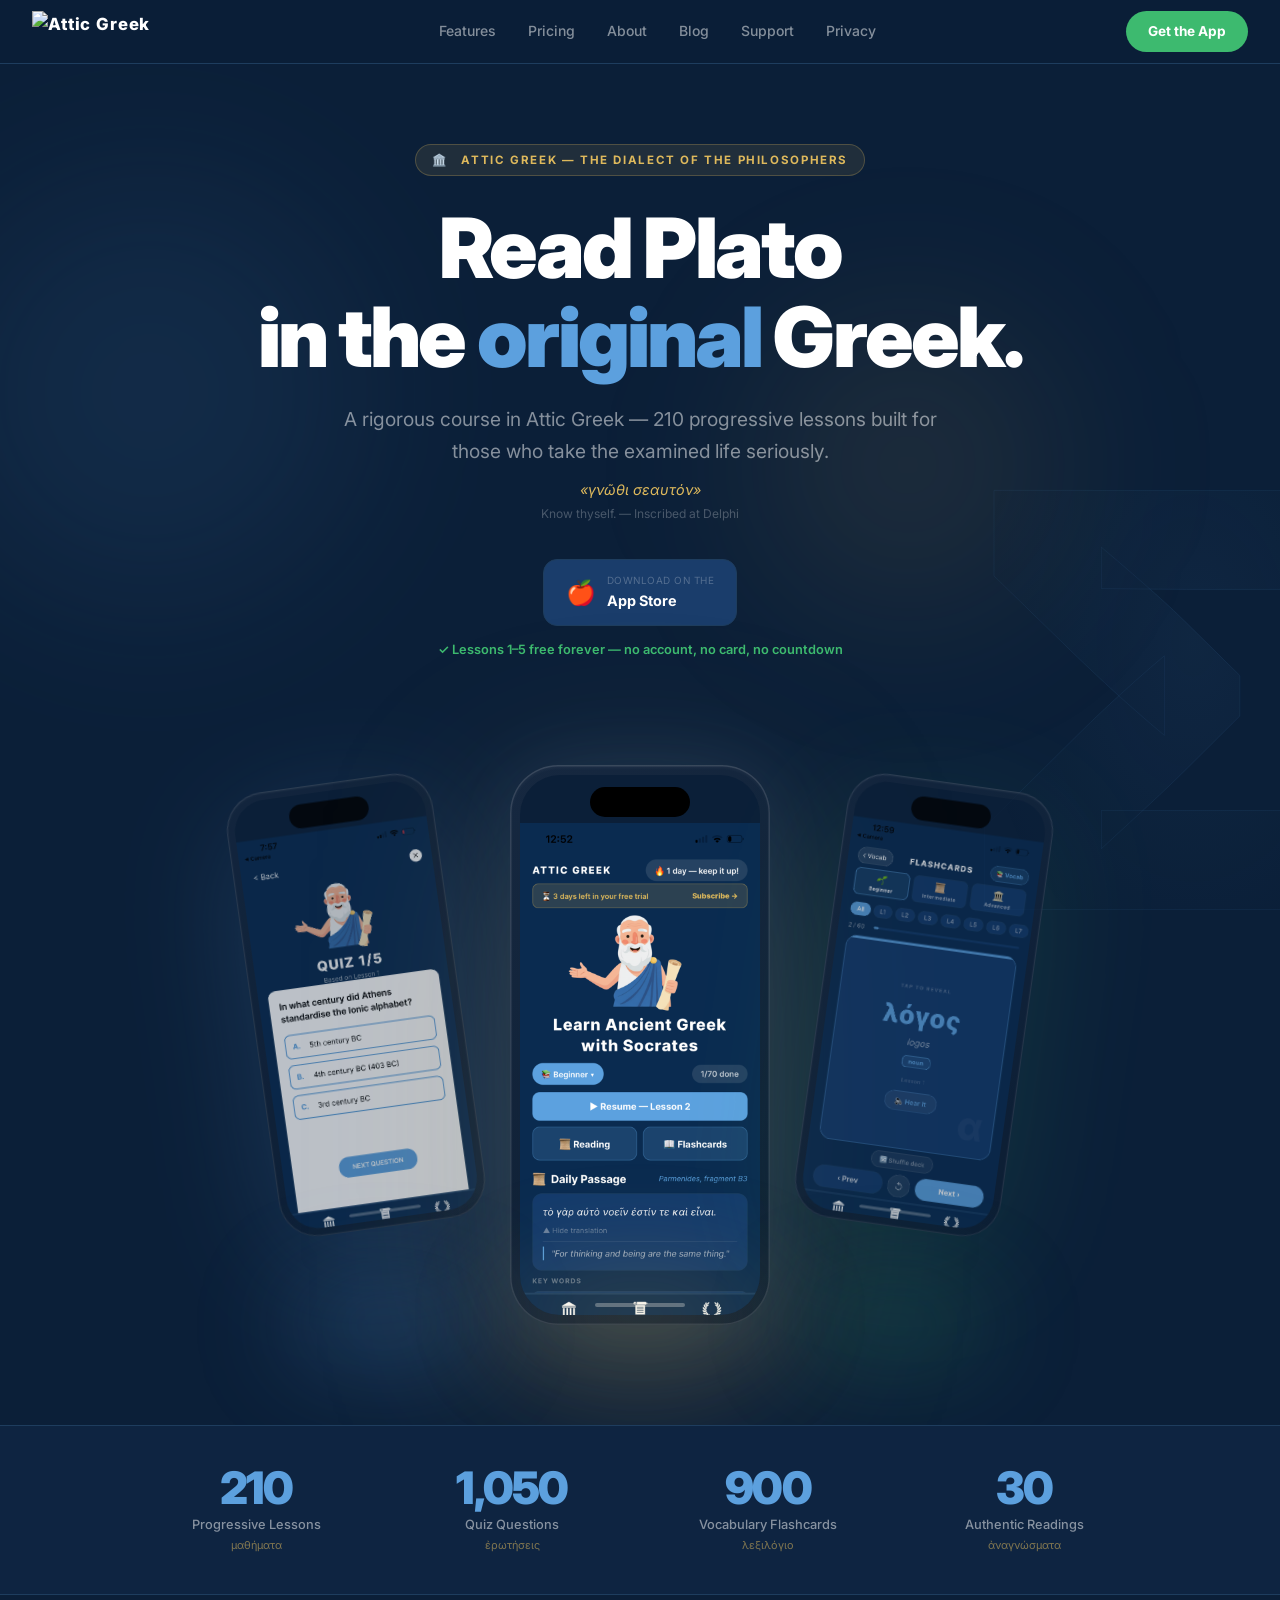
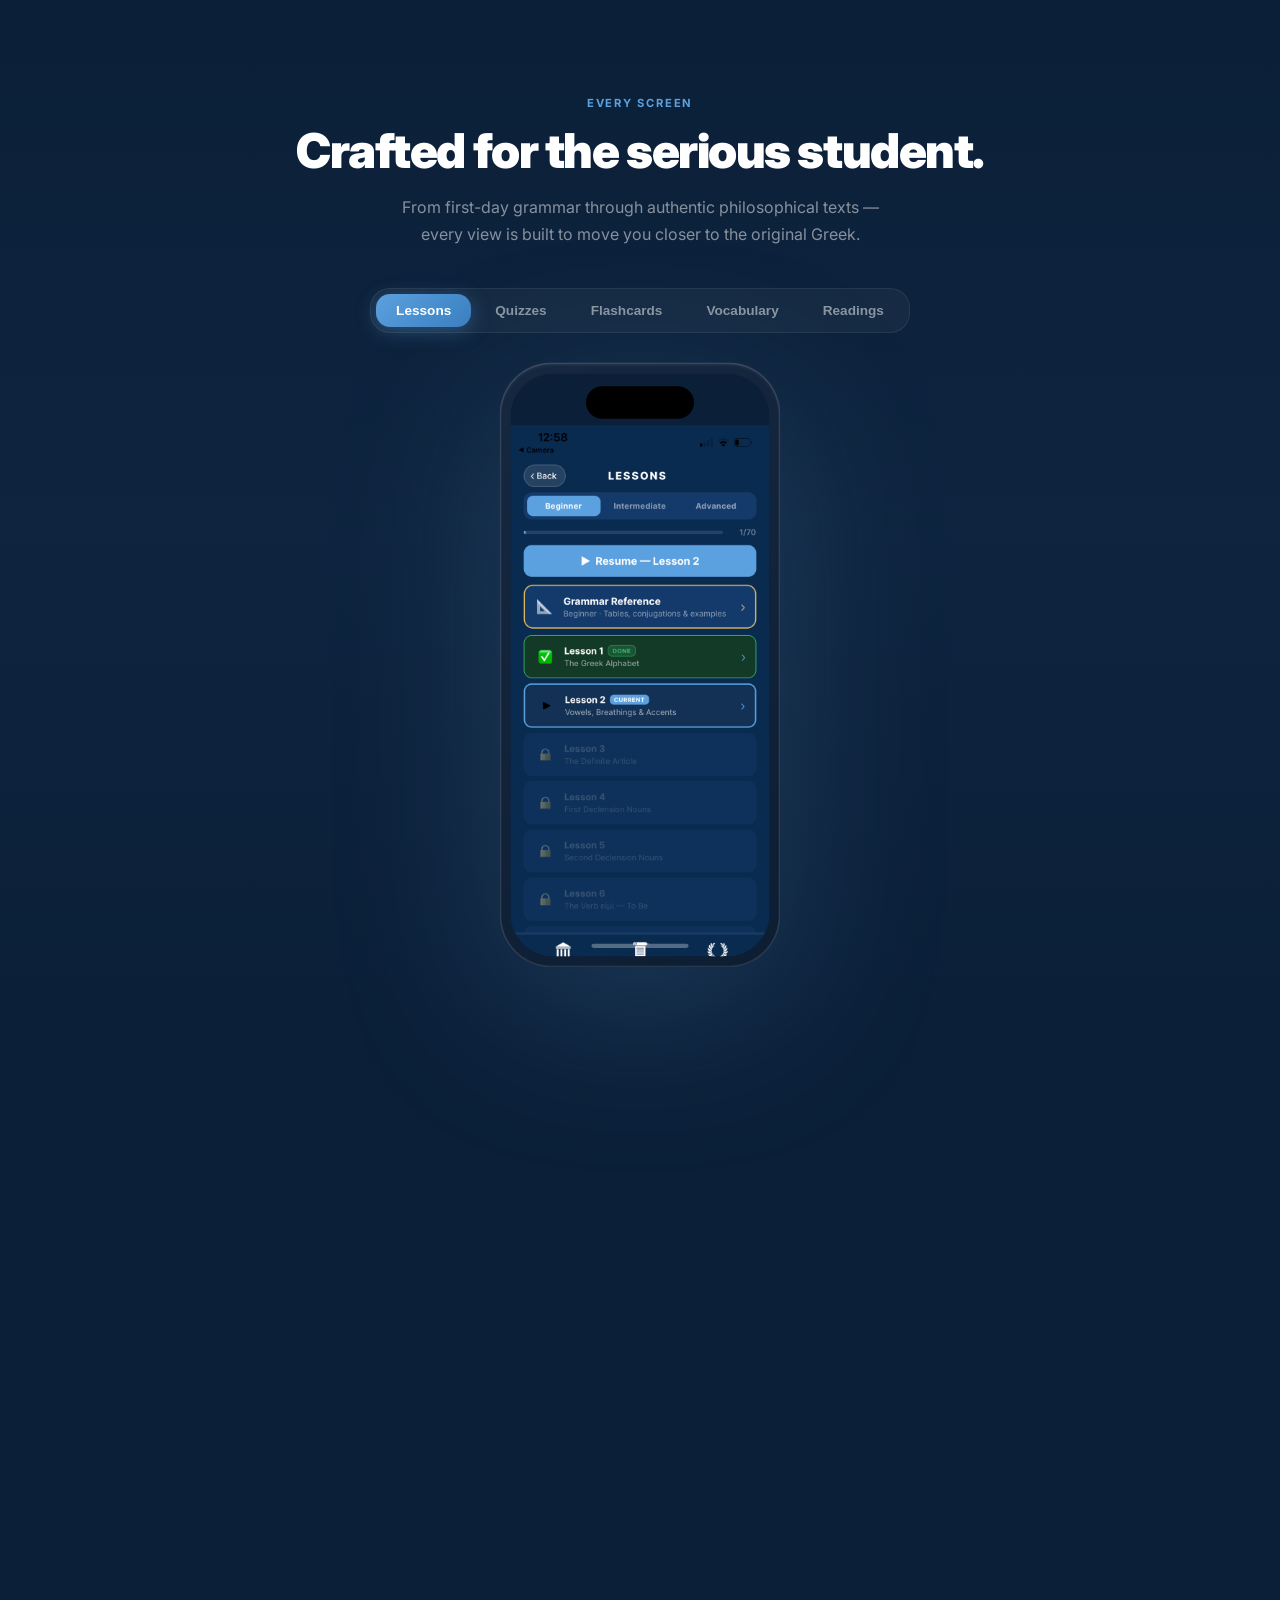
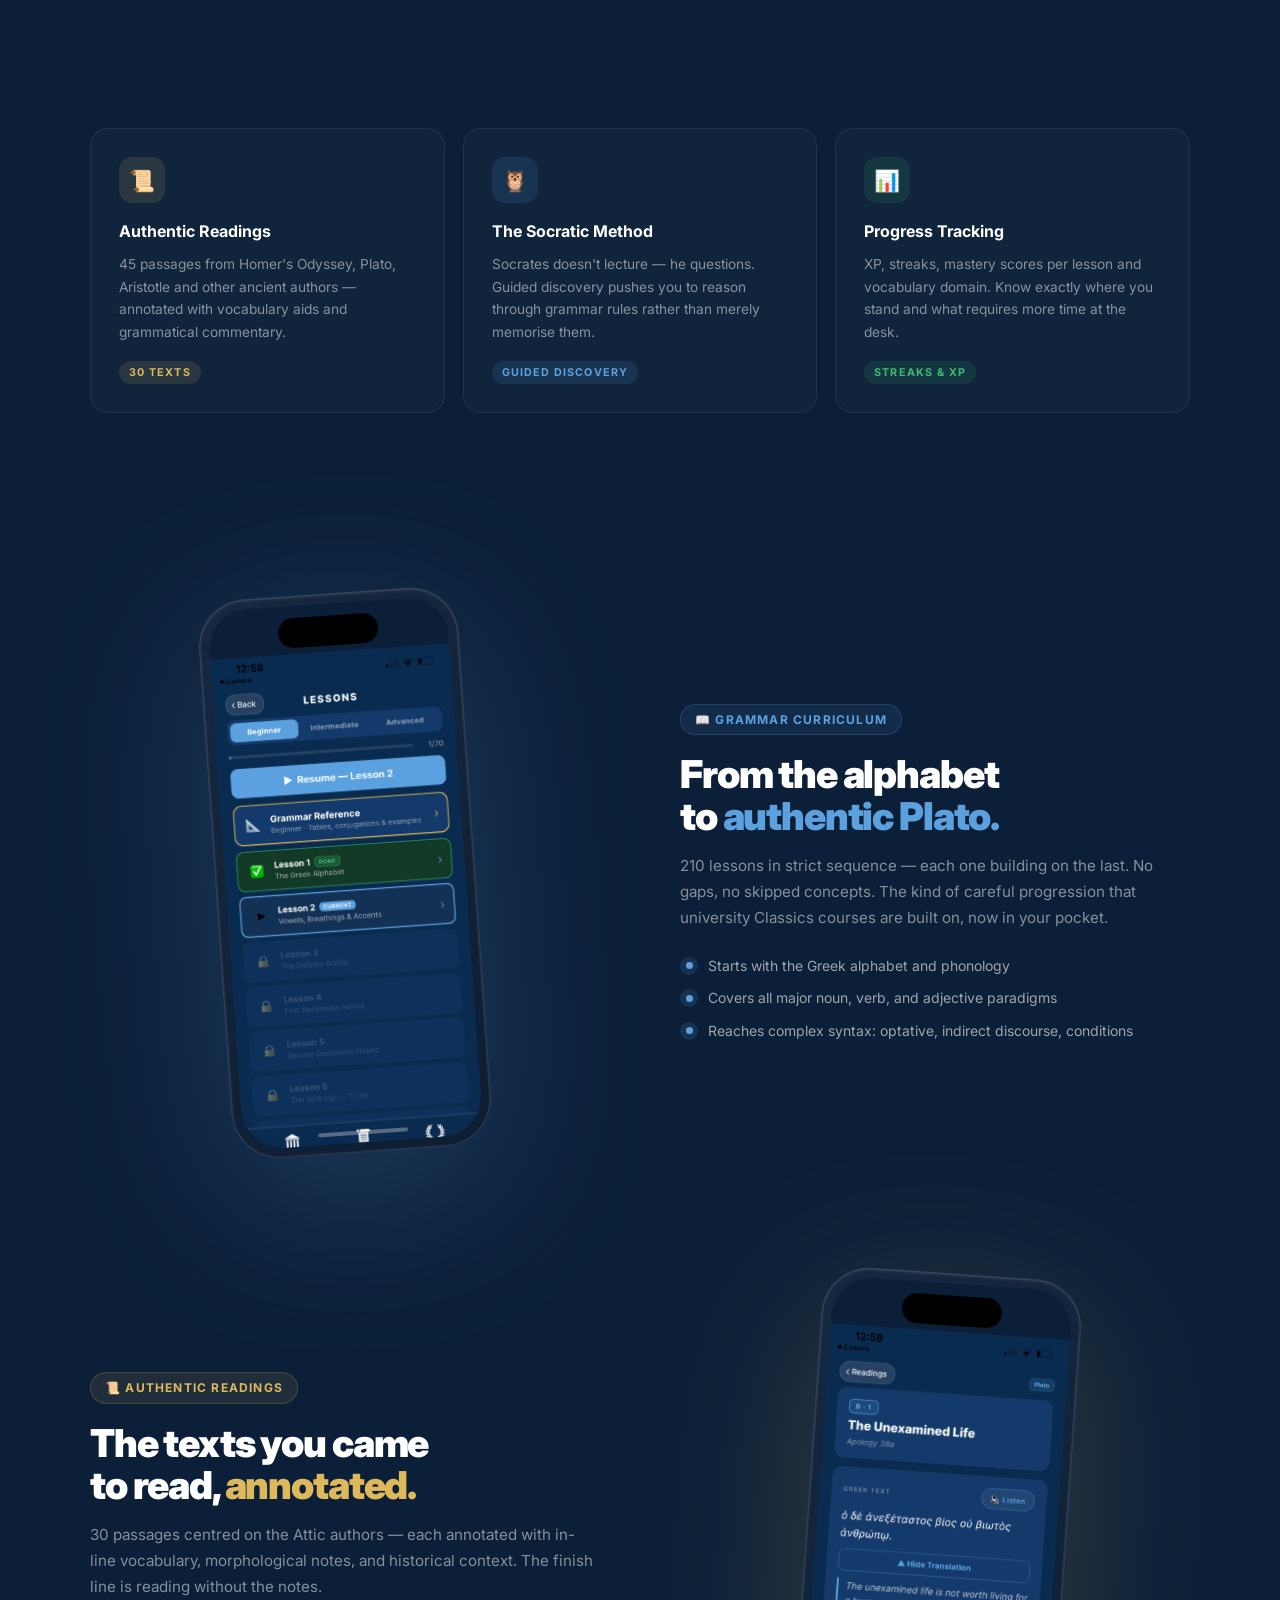
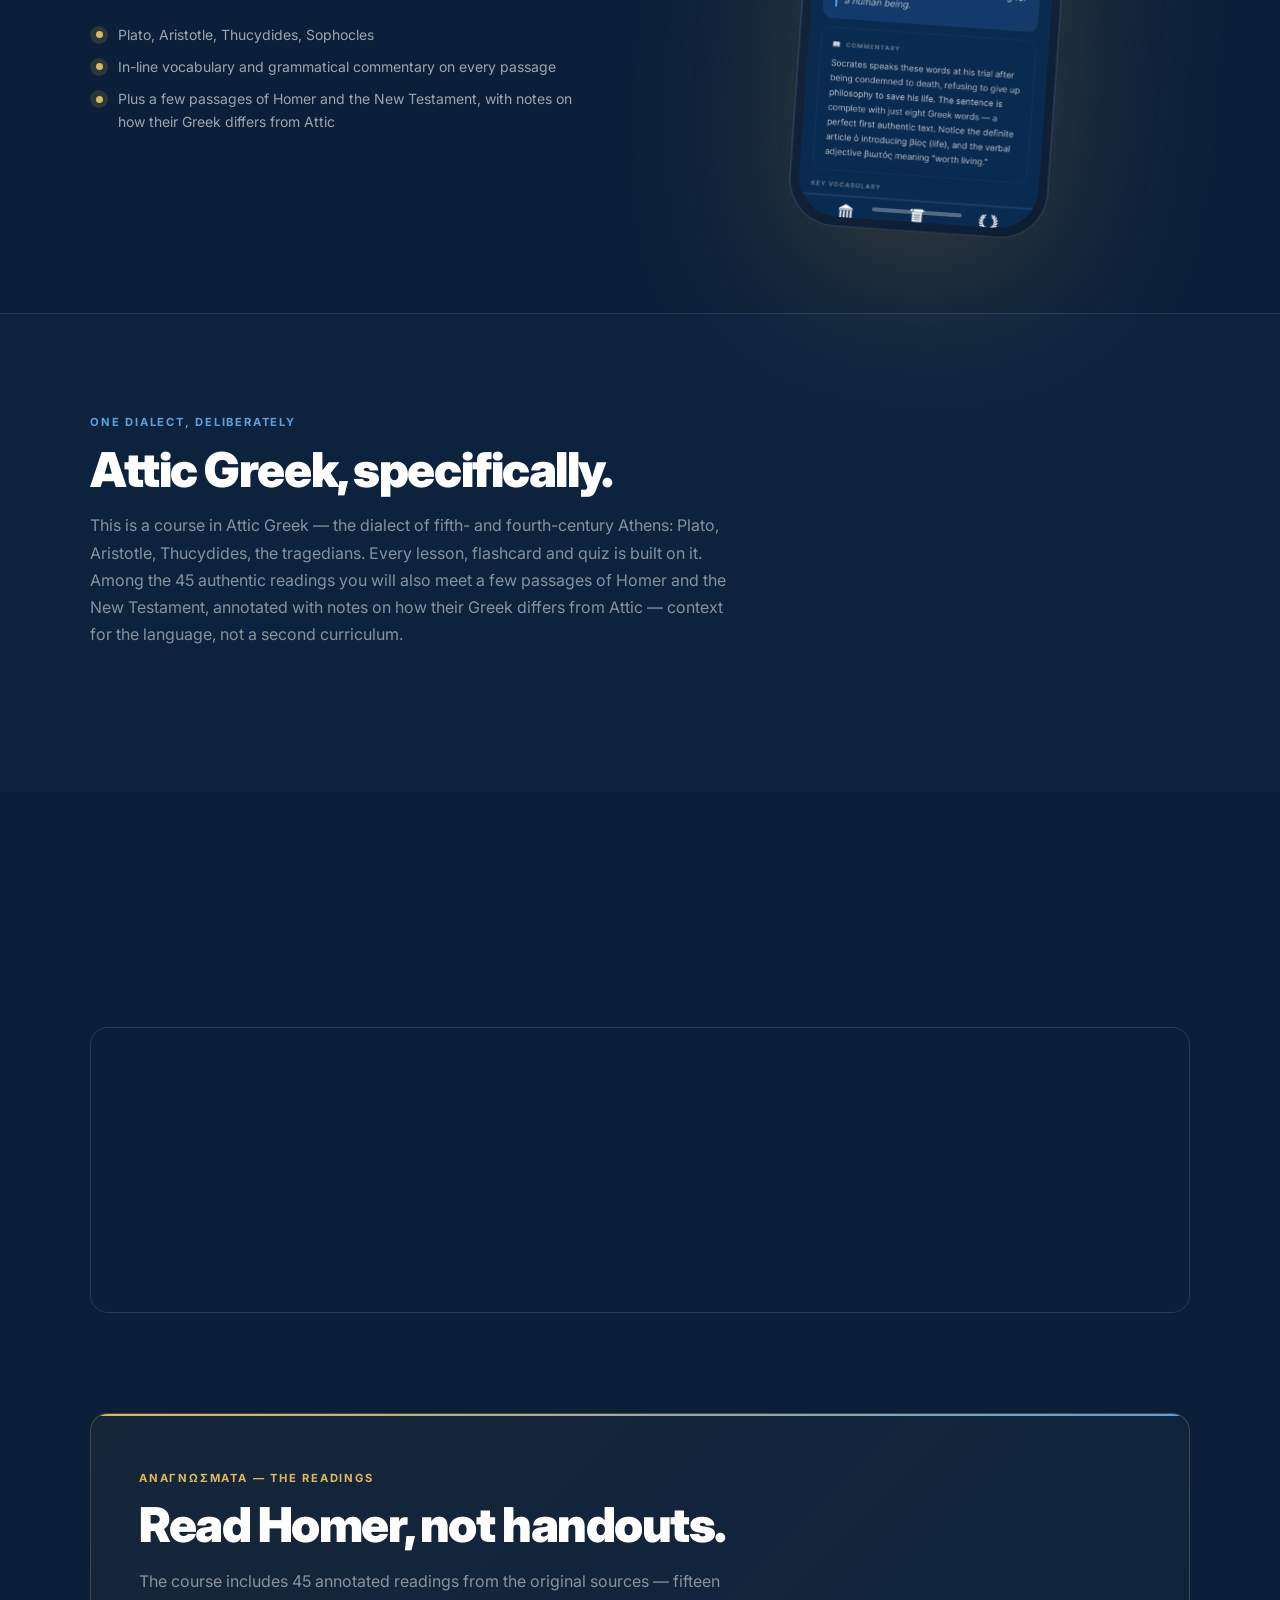
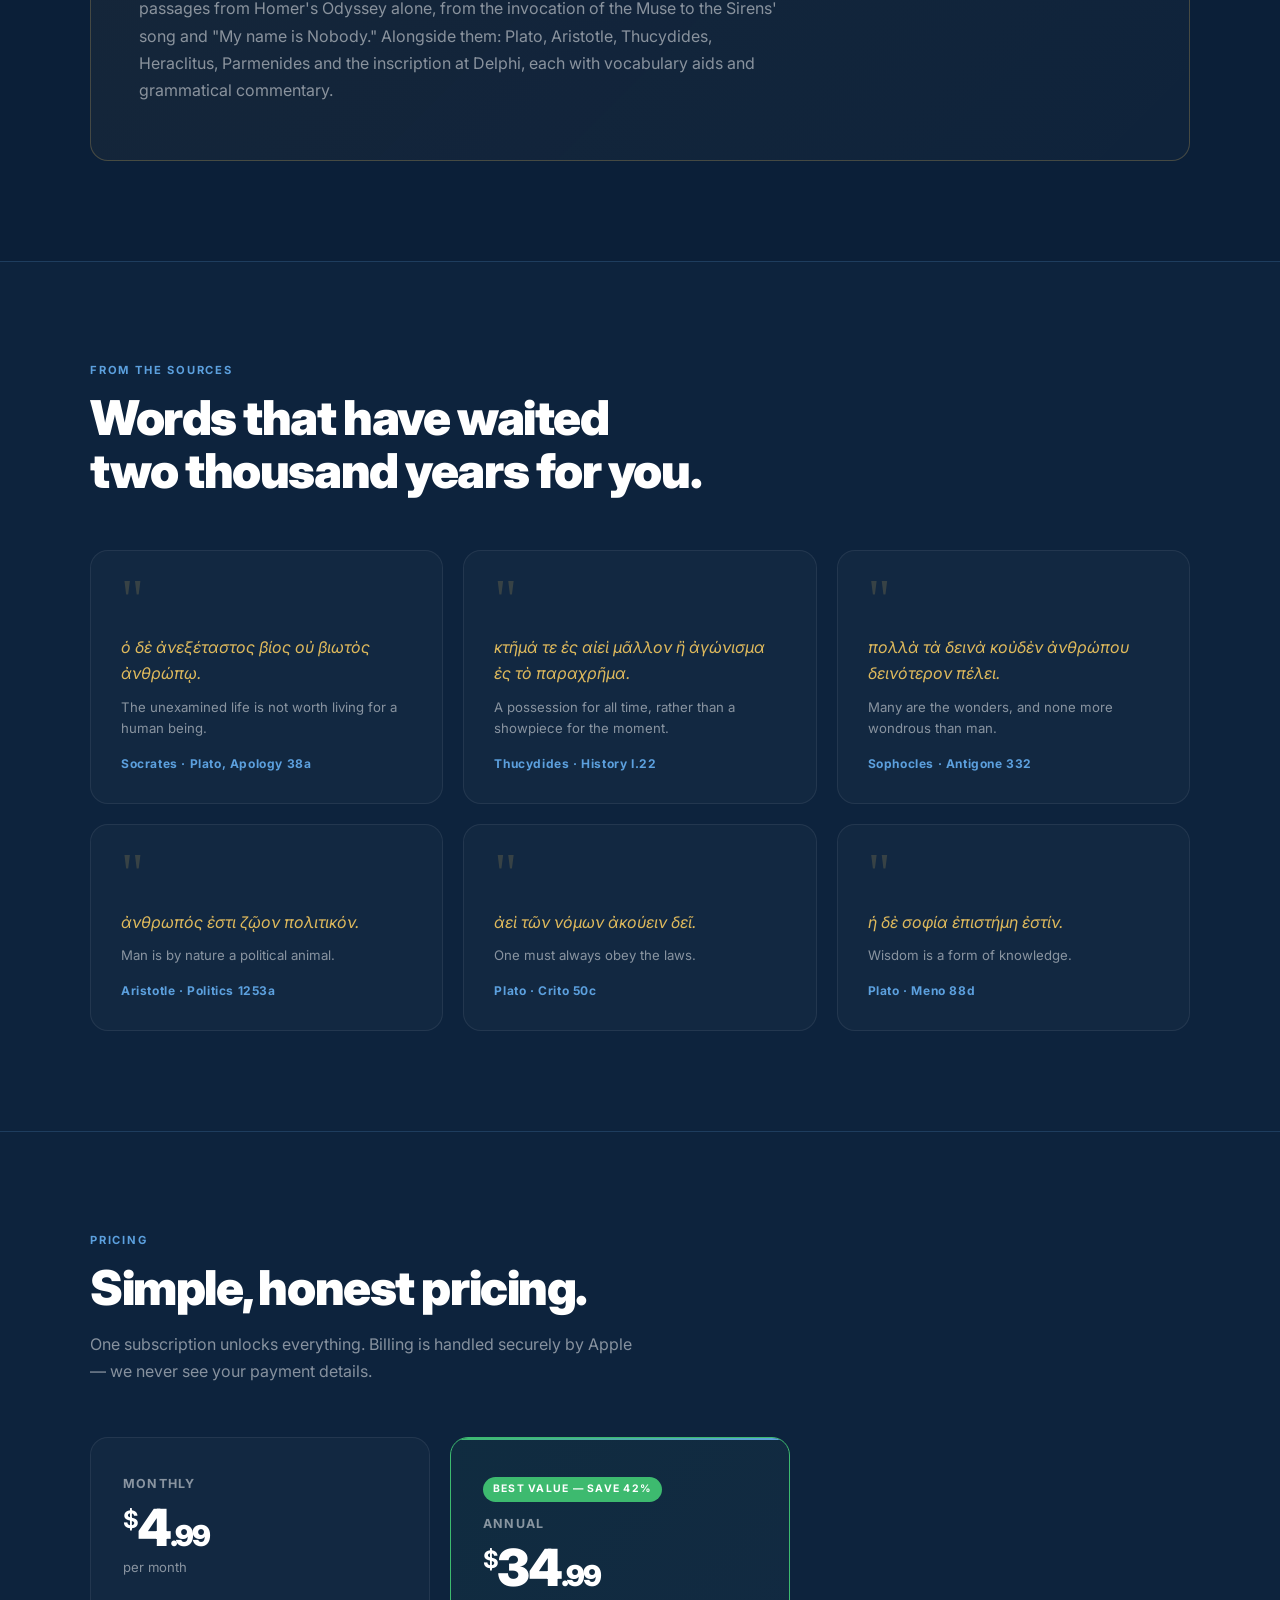
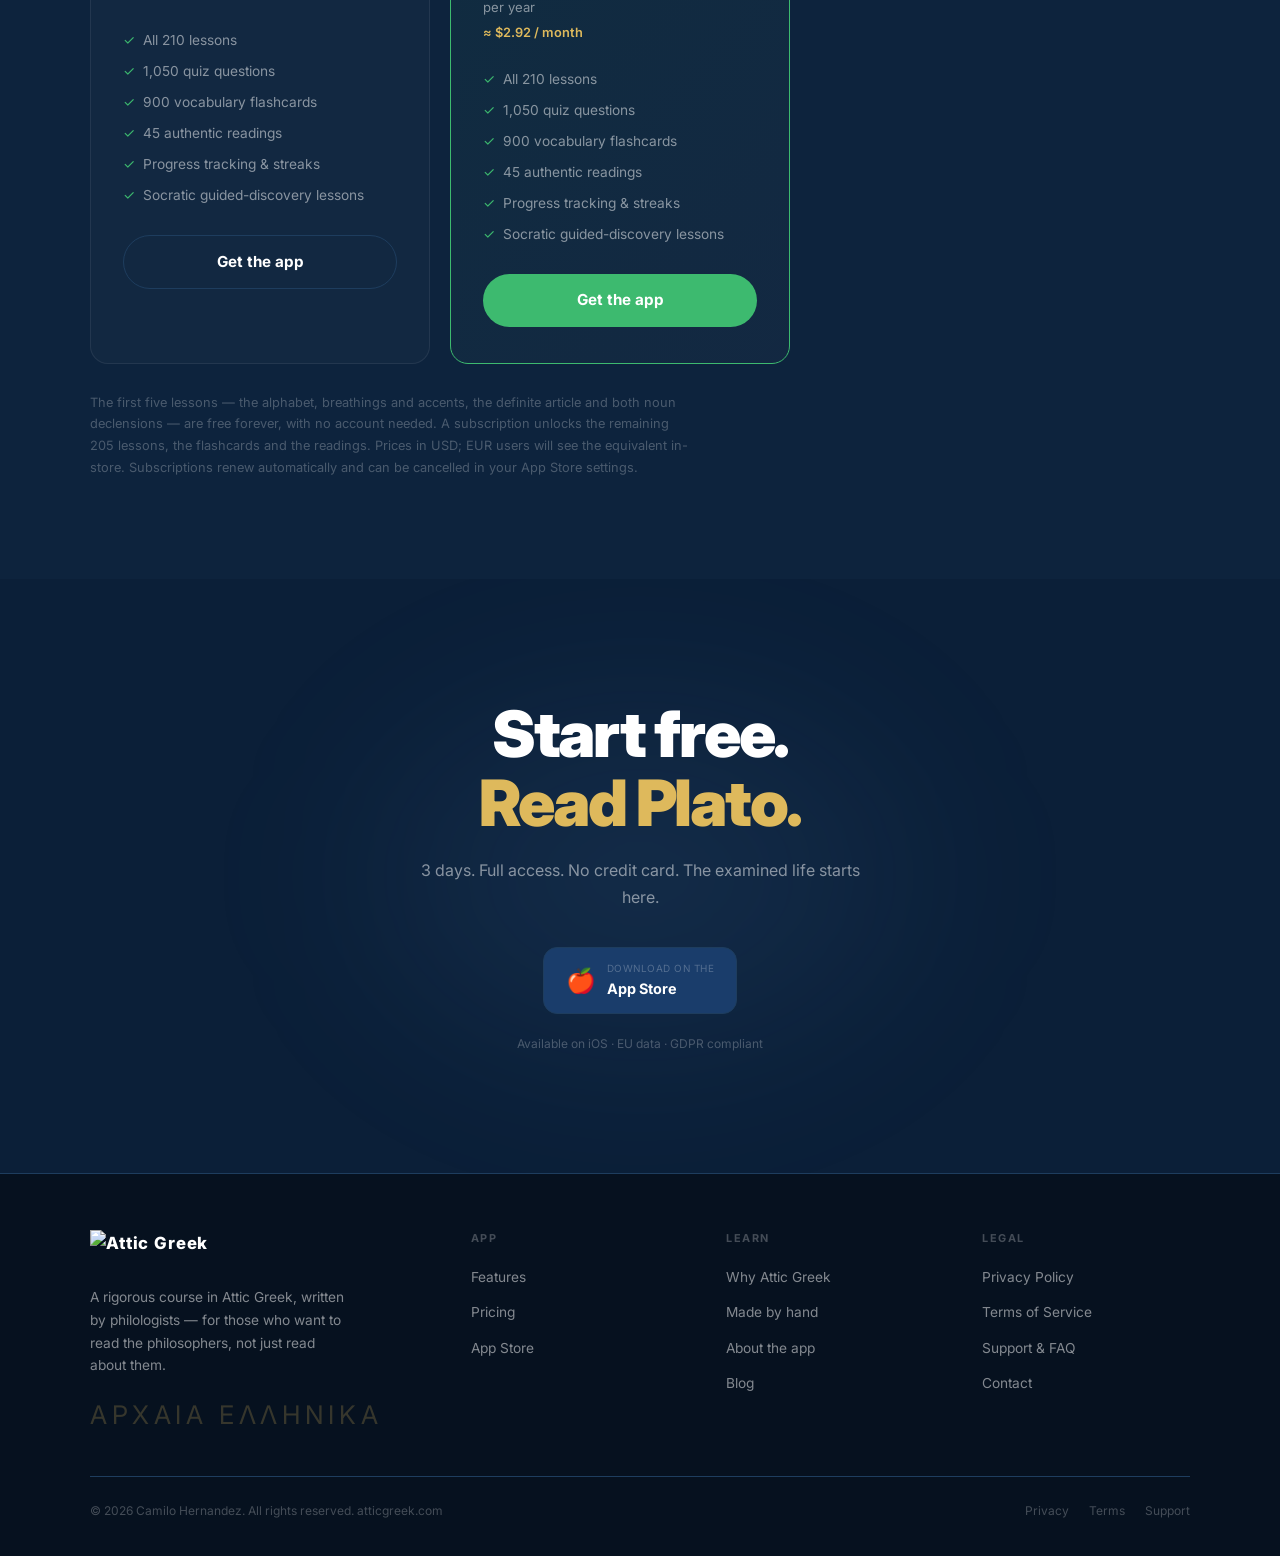
==== commit 0d67e08c: "Update index.html" ====
--- a/index.html
+++ b/index.html
@@ -5,6 +5,33 @@
 <meta name="viewport" content="width=device-width, initial-scale=1.0">
 <title>Attic Greek — Learn Ancient Greek</title>
 <meta name="description" content="A rigorous course in Attic Greek — 210 progressive lessons, 900 flashcards and 45 annotated readings from Homer's Odyssey, Plato and Aristotle. Written by philologists in Greece.">
+<link rel="canonical" href="https://www.atticgreek.com/">
+
+<!-- ── Open Graph ── -->
+<meta property="og:type" content="website">
+<meta property="og:title" content="Attic Greek — Learn Ancient Greek">
+<meta property="og:description" content="Read Plato in the original Greek. 210 progressive lessons, 900 flashcards and annotated readings from Homer, Plato and Aristotle — written by philologists in Greece.">
+<meta property="og:url" content="https://www.atticgreek.com/">
+<meta property="og:site_name" content="Attic Greek">
+<meta property="og:locale" content="en_US">
+<meta property="og:image" content="https://www.atticgreek.com/assets/og-home.jpg">
+<meta property="og:image:width" content="1200">
+<meta property="og:image:height" content="630">
+<meta property="og:image:alt" content="Attic Greek — Read Plato in the original Greek">
+
+<!-- ── Twitter card ── -->
+<meta name="twitter:card" content="summary_large_image">
+<meta name="twitter:title" content="Attic Greek — Learn Ancient Greek">
+<meta name="twitter:description" content="Read Plato in the original Greek. 210 progressive lessons, written by philologists in Greece.">
+<meta name="twitter:image" content="https://www.atticgreek.com/assets/og-home.jpg">
+<meta name="twitter:image:alt" content="Attic Greek — Read Plato in the original Greek">
+
+<!-- ── Favicon ── -->
+<link rel="icon" type="image/png" sizes="32x32" href="assets/favicon-32.png">
+<link rel="icon" type="image/png" sizes="16x16" href="assets/favicon-16.png">
+<link rel="apple-touch-icon" sizes="180x180" href="assets/apple-touch-icon.png">
+<meta name="theme-color" content="#0b1f38">
+
 <link rel="preconnect" href="https://fonts.googleapis.com">
 <link rel="preconnect" href="https://fonts.gstatic.com" crossorigin>
 <link href="https://fonts.googleapis.com/css2?family=Inter:ital,wght@0,300;0,400;0,500;0,600;0,700;0,800;0,900;1,400&display=swap" rel="stylesheet">
@@ -65,6 +92,8 @@
 }
 .nav-logo .owl { font-size: 1.3rem; }
 .nav-logo .ai { color: var(--accent); }
+.nav-logo-img { height: 42px; width: auto; display: block; }
+@media (max-width: 680px) { .nav-logo-img { height: 34px; } }
 .nav-center { display: flex; align-items: center; gap: 32px; }
 .nav-center a {
   font-size: 0.875rem; font-weight: 500; color: var(--dim);
@@ -763,17 +792,17 @@
 ══════════════════════════════════════════ -->
 <nav id="mainNav">
   <div class="nav-logo" onclick="showPage('home')">
-    <span class="owl">🦉</span>
-    ATTIC<span class="ai"> GREEK</span>
+    <img src="assets/logo.png" alt="Attic Greek" class="nav-logo-img" width="600" height="160">
   </div>
   <div class="nav-center">
     <a onclick="showPage('home'); smoothTo('features')">Features</a>
     <a onclick="showPage('home'); smoothTo('pricing')">Pricing</a>
     <a onclick="showPage('home'); smoothTo('about')">About</a>
+    <a href="/blog/">Blog</a>
     <a onclick="showPage('support')">Support</a>
     <a onclick="showPage('privacy')">Privacy</a>
   </div>
-  <a class="nav-cta desktop-only" onclick="showPage('home'); smoothTo('pricing')">Start Free Trial</a>
+  <a class="nav-cta desktop-only" onclick="showPage('home'); smoothTo('pricing')">Get the App</a>
   <div class="hamburger" id="burger" onclick="toggleMobile()">
     <span></span><span></span><span></span>
   </div>
@@ -782,10 +811,11 @@
   <a onclick="showPage('home'); smoothTo('features'); closeMobile()">Features</a>
   <a onclick="showPage('home'); smoothTo('pricing'); closeMobile()">Pricing</a>
   <a onclick="showPage('home'); smoothTo('about'); closeMobile()">About</a>
+  <a href="/blog/">Blog</a>
   <a onclick="showPage('support'); closeMobile()">Support</a>
   <a onclick="showPage('privacy'); closeMobile()">Privacy Policy</a>
   <a onclick="showPage('terms'); closeMobile()">Terms of Service</a>
-  <a onclick="showPage('home'); smoothTo('pricing'); closeMobile()" style="color:var(--green);font-weight:700;">Start Free Trial →</a>
+  <a onclick="showPage('home'); smoothTo('pricing'); closeMobile()" style="color:var(--green);font-weight:700;">Get the App →</a>
 </div>
 
 <!-- ══════════════════════════════════════════
@@ -820,7 +850,7 @@
           </div>
         </a>
       </div>
-      <div class="hero-trial anim-up d4">3-day free trial — full access, no commitment required</div>
+      <div class="hero-trial anim-up d4">Lessons 1–5 free forever — no account, no card, no countdown</div>
 
       <!-- PHONE TRIO -->
       <div class="phone-trio anim-scale d3">
@@ -1010,7 +1040,7 @@
     <div class="section-inner">
       <p class="section-eyebrow anim-up">One dialect, deliberately</p>
       <h2 class="section-title anim-up d1">Attic Greek, specifically.</h2>
-      <p class="section-sub anim-up d2" style="max-width:640px;">This is a course in Attic Greek — the dialect of fifth- and fourth-century Athens: Plato, Aristotle, Thucydides, the tragedians. Every lesson, flashcard and quiz is built on it. Among the 30 authentic readings you will also meet a few passages of Homer and the New Testament, annotated with notes on how their Greek differs from Attic — context for the language, not a second curriculum.</p>
+      <p class="section-sub anim-up d2" style="max-width:640px;">This is a course in Attic Greek — the dialect of fifth- and fourth-century Athens: Plato, Aristotle, Thucydides, the tragedians. Every lesson, flashcard and quiz is built on it. Among the 45 authentic readings you will also meet a few passages of Homer and the New Testament, annotated with notes on how their Greek differs from Attic — context for the language, not a second curriculum.</p>
       <div class="dialect-authors anim-up d3" style="margin-top:24px;">Plato · Aristotle · Thucydides · Sophocles · Euripides</div>
     </div>
   </section>
@@ -1024,7 +1054,7 @@
         <div class="hiw-step anim-up d1">
           <div class="hiw-letter">Α</div>
           <div class="hiw-title">Download the app</div>
-          <div class="hiw-desc">Available on iOS and Android. Install in a minute. Your 3-day free trial begins immediately — no credit card required to start.</div>
+          <div class="hiw-desc">Available on iOS. Install in a minute and open straight into the first lesson — no account required, and the first five lessons stay free for good.</div>
         </div>
         <div class="hiw-step anim-up d2">
           <div class="hiw-letter">Β</div>
@@ -1113,11 +1143,11 @@
             <li>All 210 lessons</li>
             <li>1,050 quiz questions</li>
             <li>900 vocabulary flashcards</li>
-            <li>30 authentic readings</li>
+            <li>45 authentic readings</li>
             <li>Progress tracking & streaks</li>
             <li>Socratic guided-discovery lessons</li>
           </ul>
-          <a href="#" class="btn-ghost">Start free trial</a>
+          <a href="#" class="btn-ghost">Get the app</a>
         </div>
         <div class="price-card featured anim-up d2">
           <div class="price-badge">Best Value — Save 42%</div>
@@ -1129,14 +1159,14 @@
             <li>All 210 lessons</li>
             <li>1,050 quiz questions</li>
             <li>900 vocabulary flashcards</li>
-            <li>30 authentic readings</li>
+            <li>45 authentic readings</li>
             <li>Progress tracking & streaks</li>
             <li>Socratic guided-discovery lessons</li>
           </ul>
-          <a href="#" class="btn-green">Start free trial</a>
-        </div>
-      </div>
-      <p class="pricing-note anim-up">Both plans include a 3-day free trial with full access. Cancel any time before the trial ends and you will not be charged. Prices in USD; EUR users will see the equivalent in-store. Subscriptions renew automatically and can be cancelled in your App Store settings.</p>
+          <a href="#" class="btn-green">Get the app</a>
+        </div>
+      </div>
+      <p class="pricing-note anim-up">The first five lessons — the alphabet, breathings and accents, the definite article and both noun declensions — are free forever, with no account needed. A subscription unlocks the remaining 205 lessons, the flashcards and the readings. Prices in USD; EUR users will see the equivalent in-store. Subscriptions renew automatically and can be cancelled in your App Store settings.</p>
     </div>
   </section>
 
@@ -1160,7 +1190,7 @@
   <footer>
     <div class="footer-grid">
       <div class="footer-brand">
-        <div class="nav-logo">🦉 ATTIC<span class="ai"> GREEK</span></div>
+        <div class="nav-logo"><img src="assets/logo.png" alt="Attic Greek" class="nav-logo-img" width="600" height="160"></div>
         <p class="footer-tagline">A rigorous course in Attic Greek, written by philologists — for those who want to read the philosophers, not just read about them.</p>
         <div class="footer-faded-greek">ΑΡΧΑΙΑ ΕΛΛΗΝΙΚΑ</div>
       </div>
@@ -1178,6 +1208,7 @@
           <li><a onclick="smoothTo('attic')">Why Attic Greek</a></li>
           <li><a onclick="smoothTo('humans')">Made by hand</a></li>
           <li><a onclick="smoothTo('about')">About the app</a></li>
+          <li><a href="/blog/">Blog</a></li>
         </ul>
       </div>
       <div>
@@ -1304,9 +1335,9 @@
     <h2>3. Accounts</h2>
     <p>You must provide a valid email address to create an account. You are responsible for maintaining the confidentiality of your account credentials and for all activity that occurs under your account. You must be at least 13 years old to use the App; if you are under 18, you confirm that a parent or legal guardian has consented to these Terms on your behalf.</p>
 
-    <h2>4. Subscription and free trial</h2>
-    <p><strong>Free trial.</strong> We offer a 3-day free trial with full access to all App features. The trial begins on the date you first download and open the App. No charge is made during the trial period.</p>
-    <p><strong>Subscription plans.</strong> After the trial, continued access requires a paid subscription:</p>
+    <h2>4. Free content and subscription</h2>
+    <p><strong>Free content.</strong> Lessons 1 to 5, together with their quizzes and vocabulary, are available free of charge and indefinitely, without an account and without payment details. No charge of any kind is made for this content.</p>
+    <p><strong>Subscription plans.</strong> Access to the remaining lessons, the flashcards and the readings requires a paid subscription:</p>
     <ul>
       <li><strong>Monthly subscription:</strong> $4.99 USD per month (price may vary by region and will be shown in the applicable App Store).</li>
       <li><strong>Annual subscription:</strong> $34.99 USD per year (approximately $2.92/month).</li>
@@ -1316,7 +1347,7 @@
 
     <h2>5. Cancellation and refunds</h2>
     <p><strong>Cancellation.</strong> You may cancel your subscription at any time through your Apple App Store account settings. Cancellation takes effect at the end of the current billing period; you retain access until that date.</p>
-    <p><strong>Trial cancellation.</strong> To avoid being charged, cancel before the 3-day free trial period ends.</p>
+    <p><strong>Introductory offers.</strong> Where a free introductory period is offered with a subscription, it is administered by Apple and eligibility is determined by Apple per Apple ID. To avoid being charged, cancel before that period ends.</p>
     <p><strong>Refunds.</strong> Because billing is managed by Apple, refund requests must be submitted directly to Apple in accordance with its refund policy. We do not have the ability to issue refunds directly but will cooperate with any legitimate refund request directed to us through the App Store.</p>
 
     <h2>6. Content and intellectual property</h2>
@@ -1363,8 +1394,8 @@
 
     <h2>Getting started</h2>
     <div class="faq-item"><div class="faq-q" onclick="toggleFaq(this)">Do I need prior knowledge of Greek to use the app? <span class="faq-arrow">▾</span></div><div class="faq-a">No prior knowledge is needed — or assumed. The course begins with the Greek alphabet and the sounds of each letter before moving into grammar. If you have never seen a Greek letter, this is exactly where to start.</div></div>
-    <div class="faq-item"><div class="faq-q" onclick="toggleFaq(this)">Which dialect of Ancient Greek does the app teach? <span class="faq-arrow">▾</span></div><div class="faq-a">The primary focus is Attic Greek — the dialect of Plato, Aristotle, Thucydides and the Athenian dramatists. The 30 authentic readings also include passages in Homeric Greek (Homer) and Koine Greek (the New Testament), annotated with notes on how each differs from Attic.</div></div>
-    <div class="faq-item"><div class="faq-q" onclick="toggleFaq(this)">How long does the free trial last? <span class="faq-arrow">▾</span></div><div class="faq-a">The free trial lasts 3 days from the moment you first open the app. During the trial you have full access to all 210 lessons, quizzes, flashcards and readings. No credit card is required to start, but you will be asked to choose a subscription plan before the trial begins; if you cancel before 3 days are up, you will not be charged.</div></div>
+    <div class="faq-item"><div class="faq-q" onclick="toggleFaq(this)">Which dialect of Ancient Greek does the app teach? <span class="faq-arrow">▾</span></div><div class="faq-a">The primary focus is Attic Greek — the dialect of Plato, Aristotle, Thucydides and the Athenian dramatists. The 45 authentic readings also include passages in Homeric Greek (Homer) and Koine Greek (the New Testament), annotated with notes on how each differs from Attic.</div></div>
+    <div class="faq-item"><div class="faq-q" onclick="toggleFaq(this)">What do I get for free? <span class="faq-arrow">▾</span></div><div class="faq-a">Lessons 1 to 5 — the Greek alphabet, breathings and accents, the definite article, and the first and second declensions — together with their quizzes and vocabulary. They are free permanently: no account, no card, and no countdown. A subscription unlocks the remaining 205 lessons, all 900 flashcards and the 45 annotated readings.</div></div>
 
     <h2>Subscription & Billing</h2>
     <div class="faq-item"><div class="faq-q" onclick="toggleFaq(this)">How do I cancel my subscription? <span class="faq-arrow">▾</span></div><div class="faq-a">Subscriptions are managed entirely through Apple: Settings → tap your name → Subscriptions → Attic Greek → Cancel Subscription. Cancellation takes effect at the end of the current billing period.</div></div>
@@ -1493,6 +1524,13 @@
 document.addEventListener('DOMContentLoaded', () => {
   triggerHero();
   initObserver();
+
+  // Deep-link support so URLs like atticgreek.com/#page-support open that
+  // page directly instead of always landing on the homepage.
+  const hash = window.location.hash.replace('#page-', '').replace('#', '');
+  if (hash && document.getElementById('page-' + hash)) {
+    showPage(hash);
+  }
 });
 
 // Re-run when navigating back to home
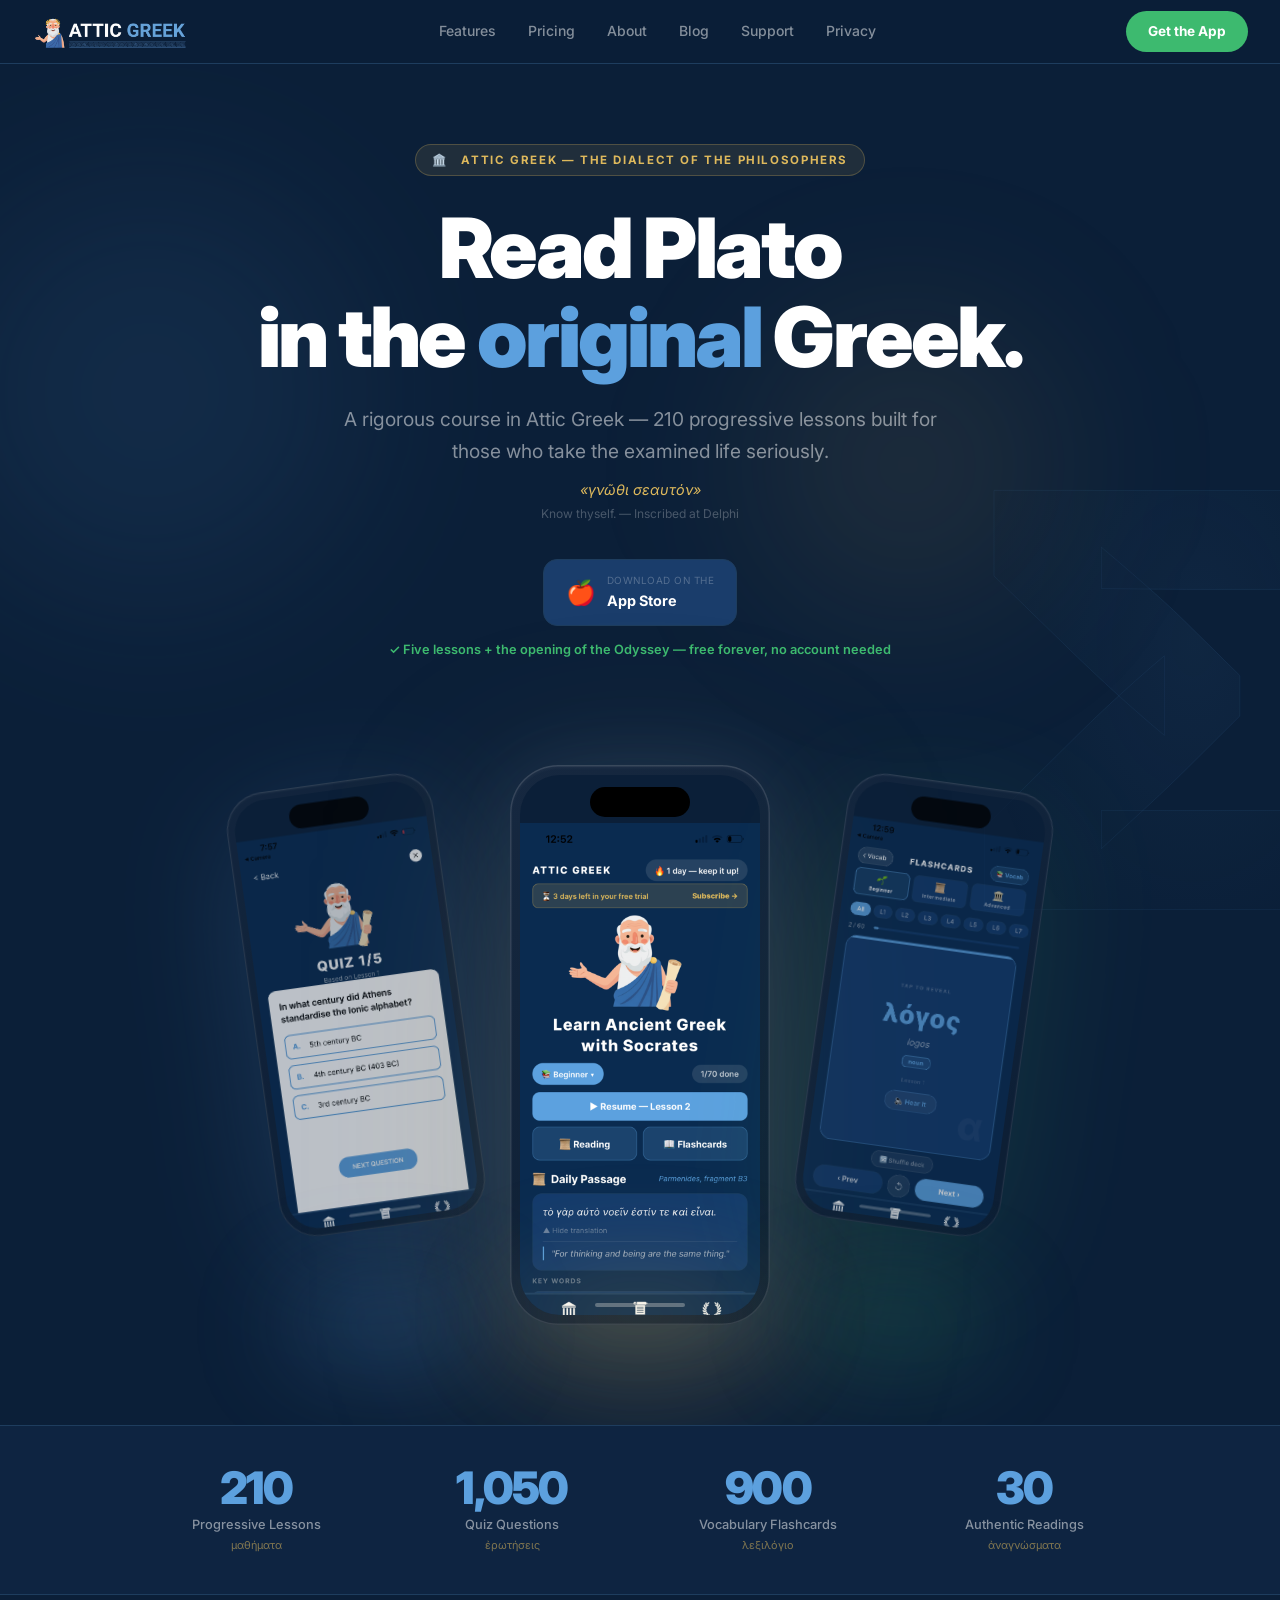
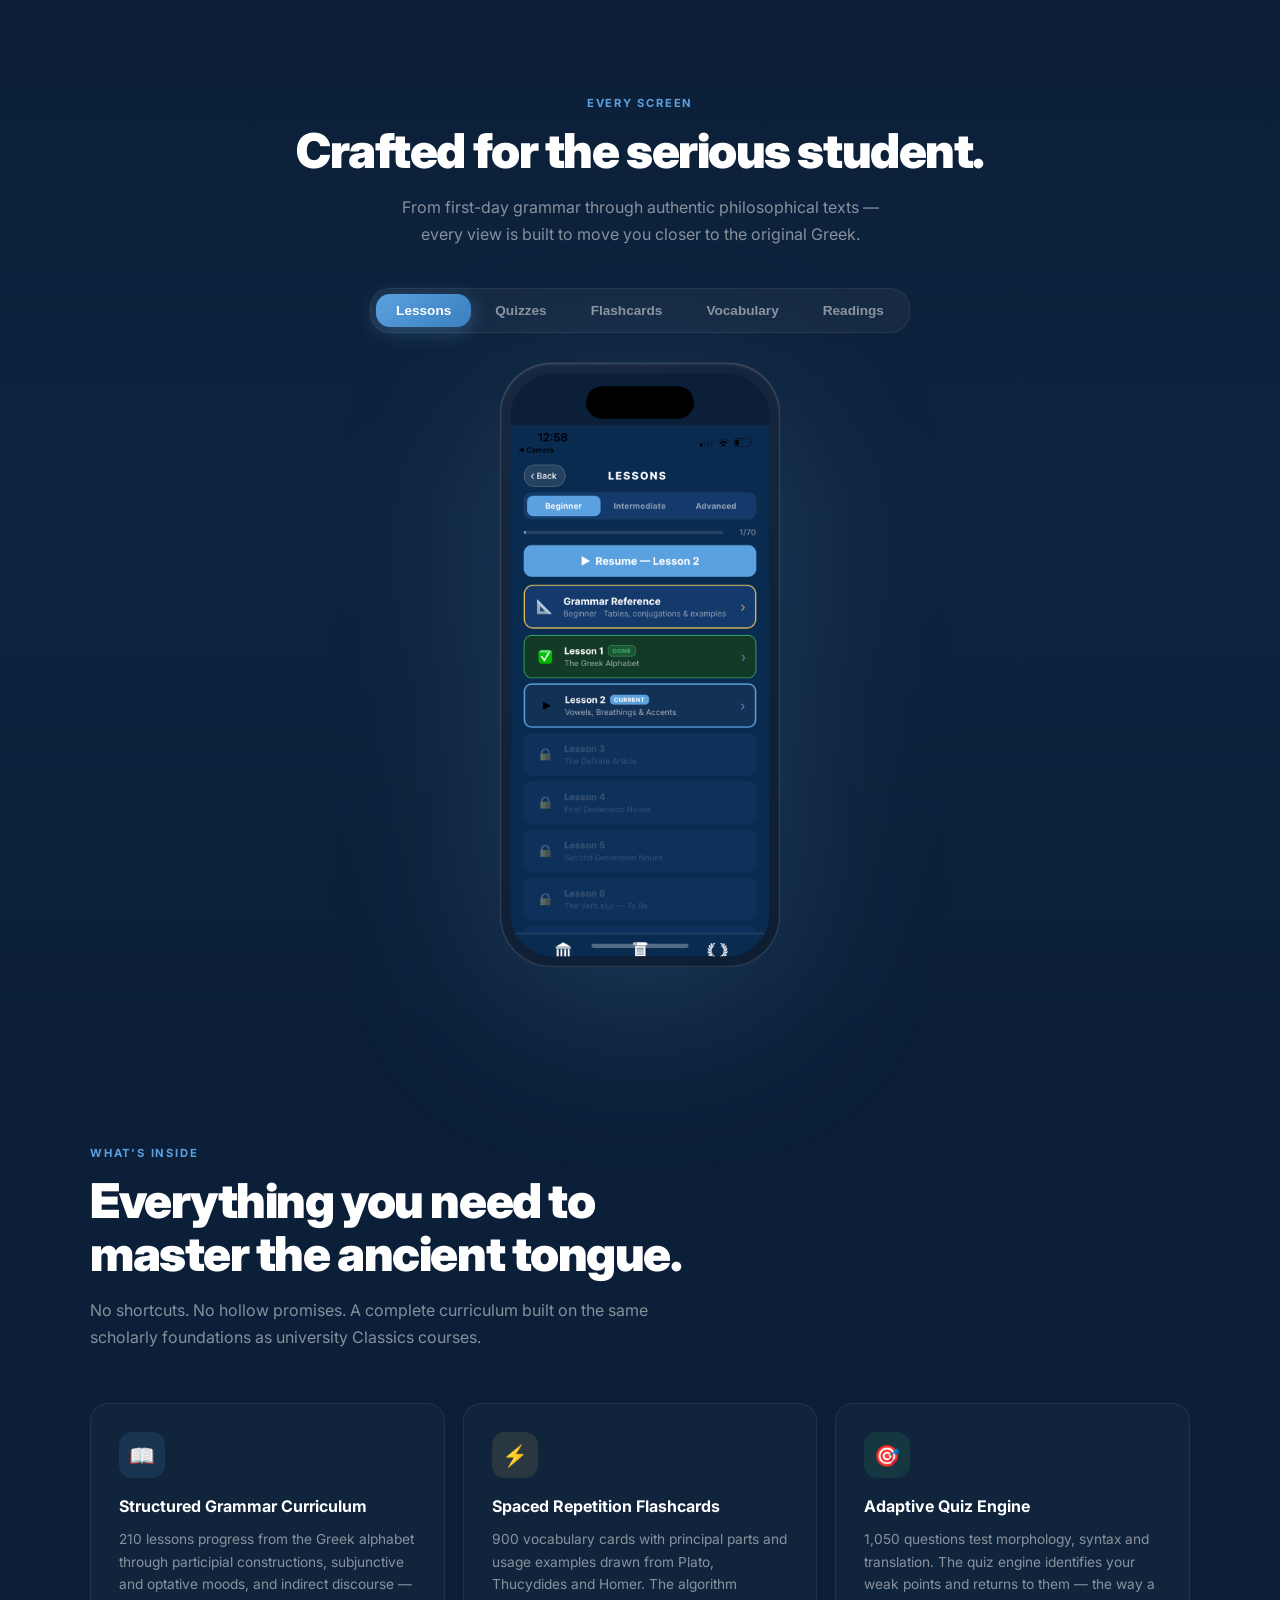
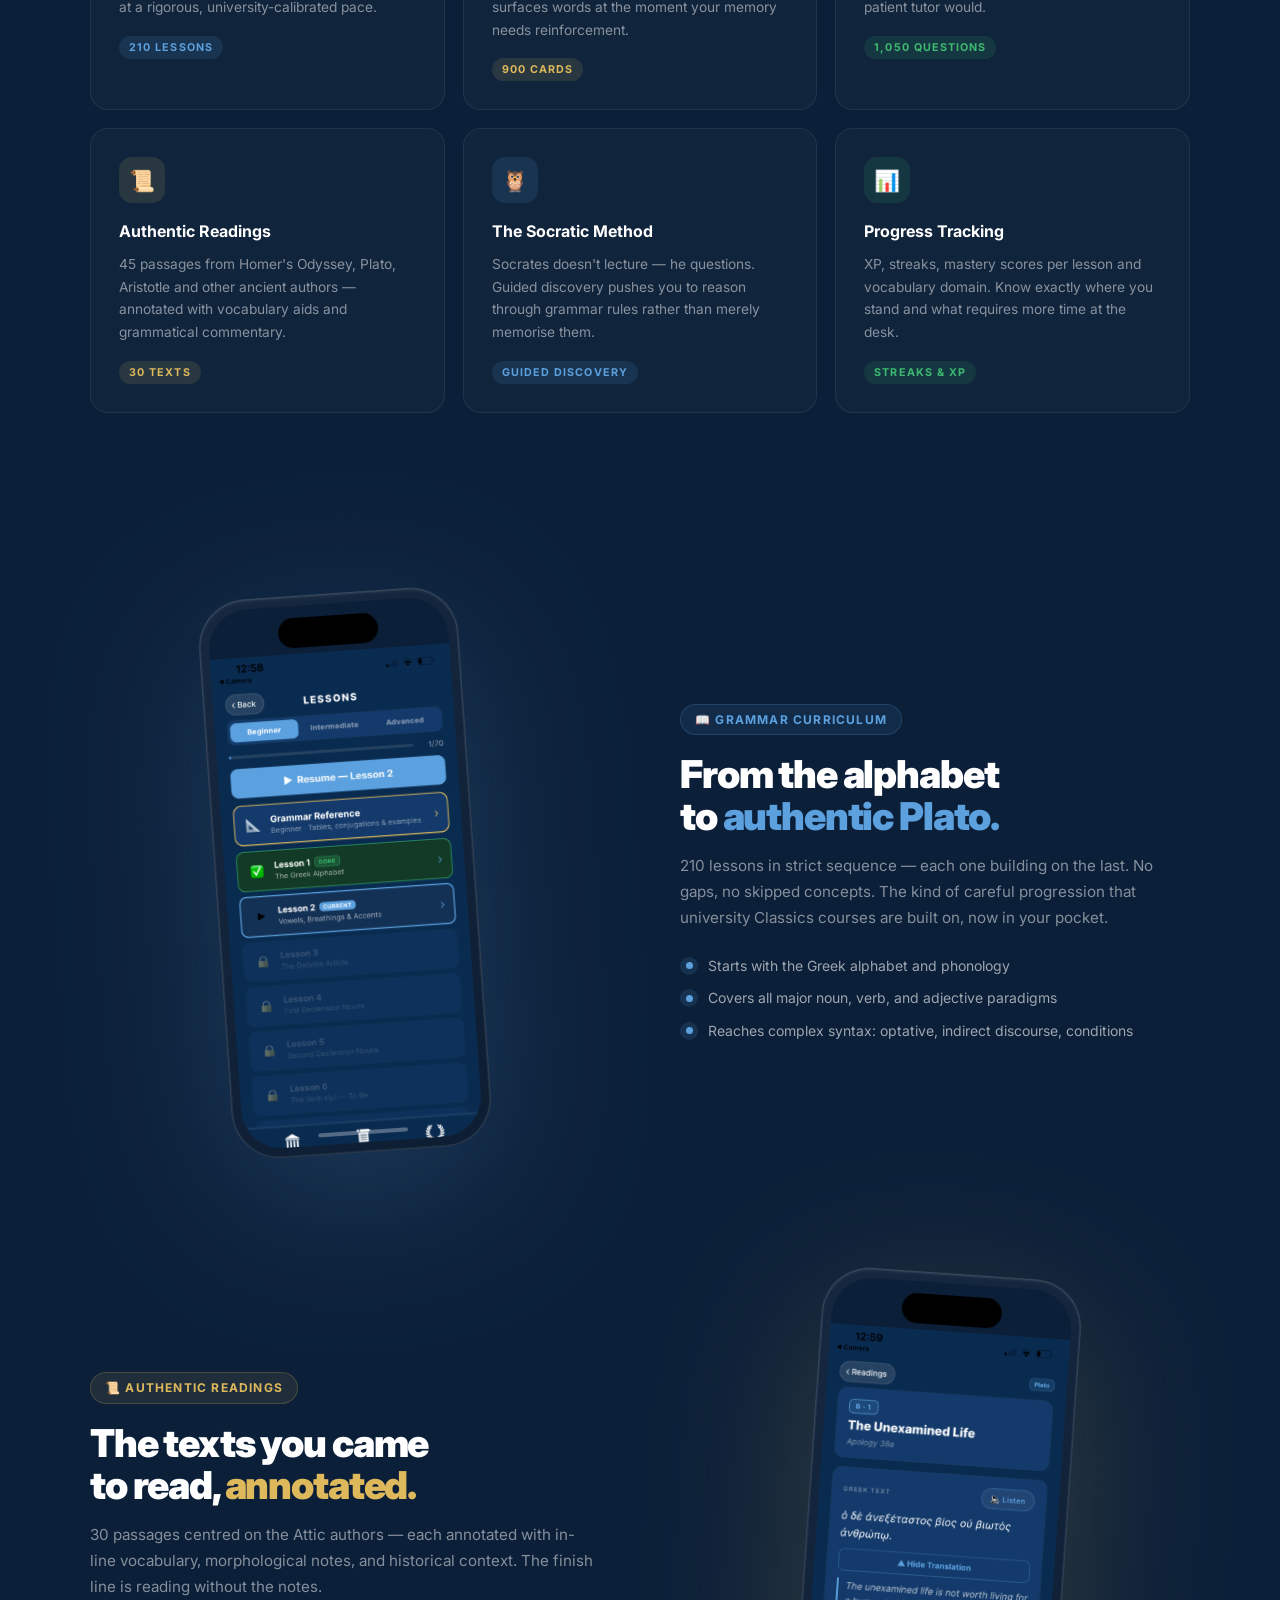
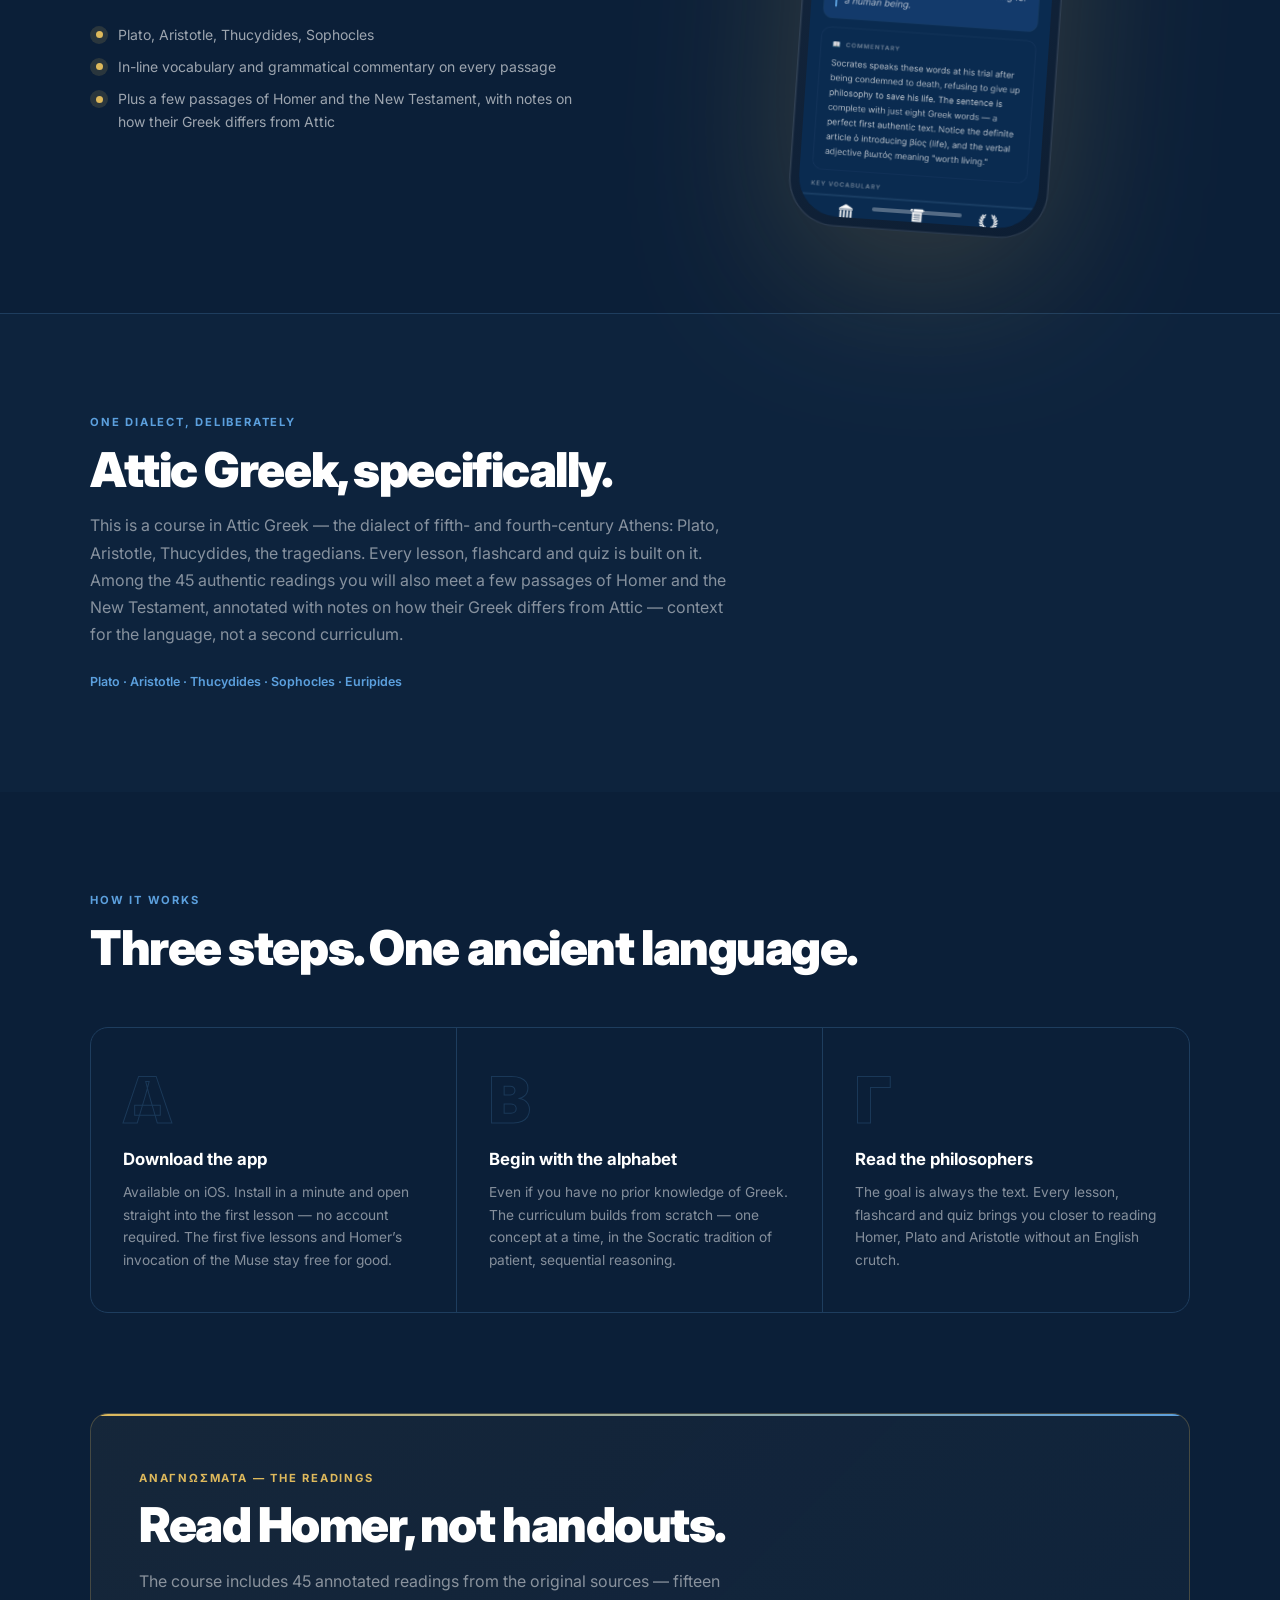
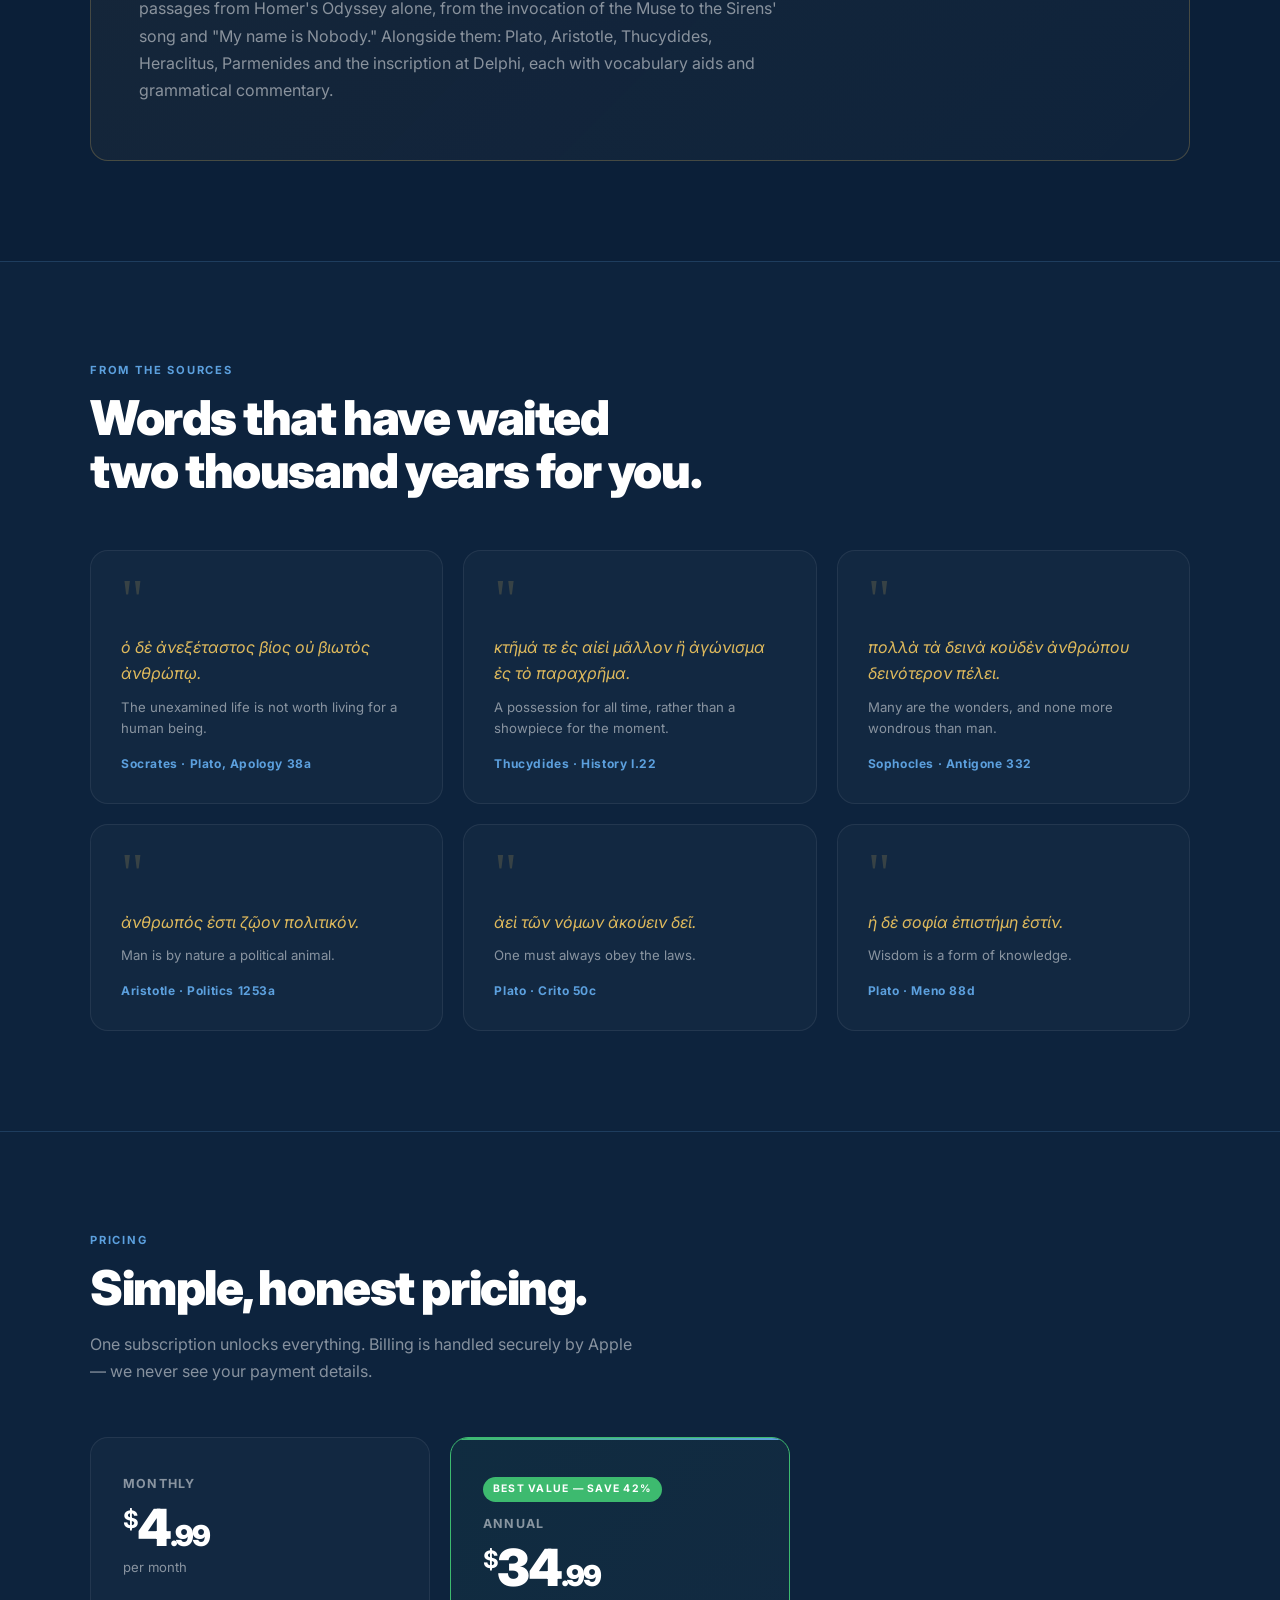
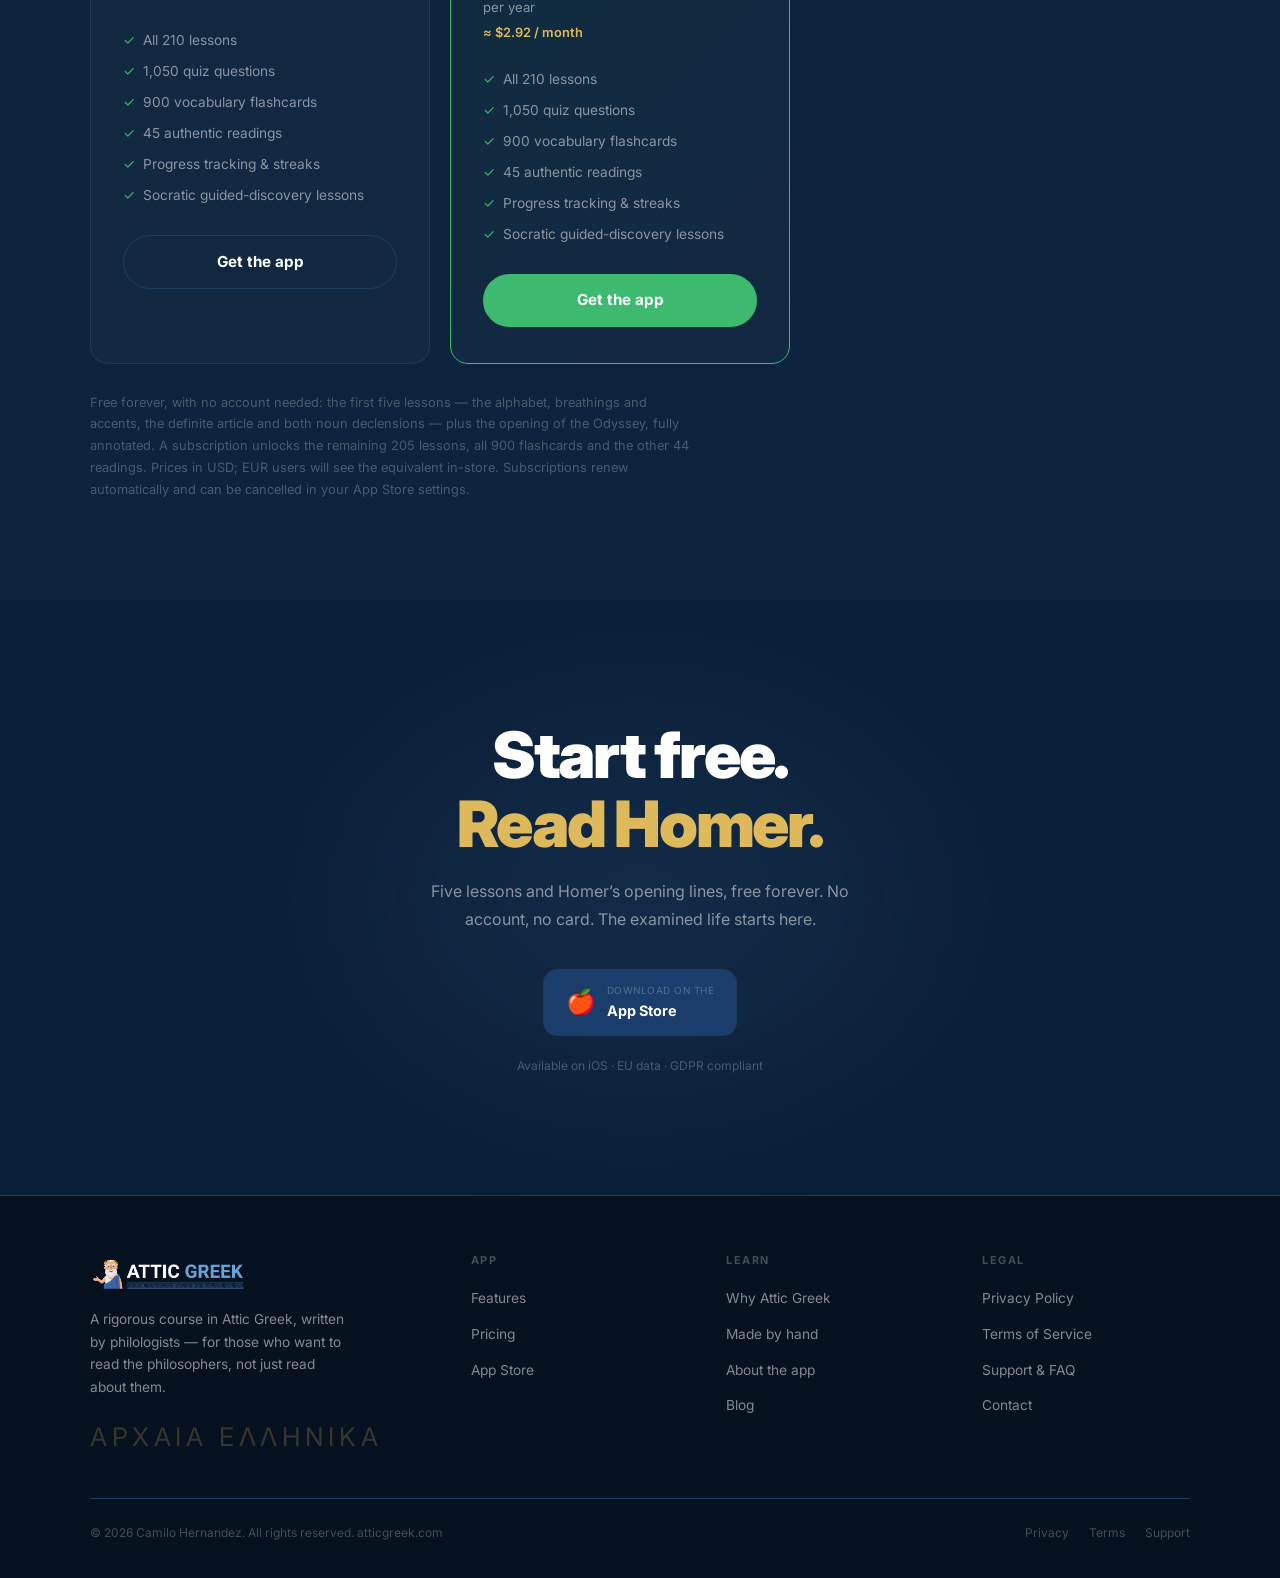
==== commit 435fab78: "Update index.html" ====
--- a/index.html
+++ b/index.html
@@ -4,7 +4,7 @@
 <meta charset="UTF-8">
 <meta name="viewport" content="width=device-width, initial-scale=1.0">
 <title>Attic Greek — Learn Ancient Greek</title>
-<meta name="description" content="A rigorous course in Attic Greek — 210 progressive lessons, 900 flashcards and 45 annotated readings from Homer's Odyssey, Plato and Aristotle. Written by philologists in Greece.">
+<meta name="description" content="Learn Ancient Greek: five lessons and the opening of Homer's Odyssey free forever, no account needed. A rigorous course in Attic Greek — 210 lessons, 900 flashcards and 45 annotated readings from Homer, Plato and Aristotle. Written by philologists in Greece.">
 <link rel="canonical" href="https://www.atticgreek.com/">
 
 <!-- ── Open Graph ── -->
@@ -850,7 +850,7 @@
           </div>
         </a>
       </div>
-      <div class="hero-trial anim-up d4">Lessons 1–5 free forever — no account, no card, no countdown</div>
+      <div class="hero-trial anim-up d4">Five lessons + the opening of the Odyssey — free forever, no account needed</div>
 
       <!-- PHONE TRIO -->
       <div class="phone-trio anim-scale d3">
@@ -1054,7 +1054,7 @@
         <div class="hiw-step anim-up d1">
           <div class="hiw-letter">Α</div>
           <div class="hiw-title">Download the app</div>
-          <div class="hiw-desc">Available on iOS. Install in a minute and open straight into the first lesson — no account required, and the first five lessons stay free for good.</div>
+          <div class="hiw-desc">Available on iOS. Install in a minute and open straight into the first lesson — no account required. The first five lessons and Homer’s invocation of the Muse stay free for good.</div>
         </div>
         <div class="hiw-step anim-up d2">
           <div class="hiw-letter">Β</div>
@@ -1166,7 +1166,7 @@
           <a href="#" class="btn-green">Get the app</a>
         </div>
       </div>
-      <p class="pricing-note anim-up">The first five lessons — the alphabet, breathings and accents, the definite article and both noun declensions — are free forever, with no account needed. A subscription unlocks the remaining 205 lessons, the flashcards and the readings. Prices in USD; EUR users will see the equivalent in-store. Subscriptions renew automatically and can be cancelled in your App Store settings.</p>
+      <p class="pricing-note anim-up">Free forever, with no account needed: the first five lessons — the alphabet, breathings and accents, the definite article and both noun declensions — plus the opening of the Odyssey, fully annotated. A subscription unlocks the remaining 205 lessons, all 900 flashcards and the other 44 readings. Prices in USD; EUR users will see the equivalent in-store. Subscriptions renew automatically and can be cancelled in your App Store settings.</p>
     </div>
   </section>
 
@@ -1174,8 +1174,8 @@
   <section class="cta-section">
     <div class="cta-orb"></div>
     <div class="cta-inner anim-up">
-      <h2 class="cta-title">Start free.<br><em>Read Plato.</em></h2>
-      <p class="cta-sub">3 days. Full access. No credit card. The examined life starts here.</p>
+      <h2 class="cta-title">Start free.<br><em>Read Homer.</em></h2>
+      <p class="cta-sub">Five lessons and Homer’s opening lines, free forever. No account, no card. The examined life starts here.</p>
       <div class="cta-btns">
         <a href="#" class="store-btn" style="min-width:0; background:var(--surface2);">
           <span class="store-icon">🍎</span>
@@ -1336,7 +1336,7 @@
     <p>You must provide a valid email address to create an account. You are responsible for maintaining the confidentiality of your account credentials and for all activity that occurs under your account. You must be at least 13 years old to use the App; if you are under 18, you confirm that a parent or legal guardian has consented to these Terms on your behalf.</p>
 
     <h2>4. Free content and subscription</h2>
-    <p><strong>Free content.</strong> Lessons 1 to 5, together with their quizzes and vocabulary, are available free of charge and indefinitely, without an account and without payment details. No charge of any kind is made for this content.</p>
+    <p><strong>Free content.</strong> Lessons 1 to 5, together with their quizzes and vocabulary, and one annotated reading (Odyssey 1.1–2), are available free of charge and indefinitely, without an account and without payment details. No charge of any kind is made for this content.</p>
     <p><strong>Subscription plans.</strong> Access to the remaining lessons, the flashcards and the readings requires a paid subscription:</p>
     <ul>
       <li><strong>Monthly subscription:</strong> $4.99 USD per month (price may vary by region and will be shown in the applicable App Store).</li>
@@ -1395,7 +1395,7 @@
     <h2>Getting started</h2>
     <div class="faq-item"><div class="faq-q" onclick="toggleFaq(this)">Do I need prior knowledge of Greek to use the app? <span class="faq-arrow">▾</span></div><div class="faq-a">No prior knowledge is needed — or assumed. The course begins with the Greek alphabet and the sounds of each letter before moving into grammar. If you have never seen a Greek letter, this is exactly where to start.</div></div>
     <div class="faq-item"><div class="faq-q" onclick="toggleFaq(this)">Which dialect of Ancient Greek does the app teach? <span class="faq-arrow">▾</span></div><div class="faq-a">The primary focus is Attic Greek — the dialect of Plato, Aristotle, Thucydides and the Athenian dramatists. The 45 authentic readings also include passages in Homeric Greek (Homer) and Koine Greek (the New Testament), annotated with notes on how each differs from Attic.</div></div>
-    <div class="faq-item"><div class="faq-q" onclick="toggleFaq(this)">What do I get for free? <span class="faq-arrow">▾</span></div><div class="faq-a">Lessons 1 to 5 — the Greek alphabet, breathings and accents, the definite article, and the first and second declensions — together with their quizzes and vocabulary. They are free permanently: no account, no card, and no countdown. A subscription unlocks the remaining 205 lessons, all 900 flashcards and the 45 annotated readings.</div></div>
+    <div class="faq-item"><div class="faq-q" onclick="toggleFaq(this)">What do I get for free? <span class="faq-arrow">▾</span></div><div class="faq-a">Lessons 1 to 5 — the Greek alphabet, breathings and accents, the definite article, and the first and second declensions — together with their quizzes and vocabulary, plus one complete annotated reading: the opening of Homer’s Odyssey (Ἄνδρα μοι ἔννεπε, Μοῦσα), with translation, grammatical notes and vocabulary. All of it is free permanently: no account, no card, no countdown. A subscription unlocks the remaining 205 lessons, all 900 flashcards and the other 44 readings.</div></div>
 
     <h2>Subscription & Billing</h2>
     <div class="faq-item"><div class="faq-q" onclick="toggleFaq(this)">How do I cancel my subscription? <span class="faq-arrow">▾</span></div><div class="faq-a">Subscriptions are managed entirely through Apple: Settings → tap your name → Subscriptions → Attic Greek → Cancel Subscription. Cancellation takes effect at the end of the current billing period.</div></div>
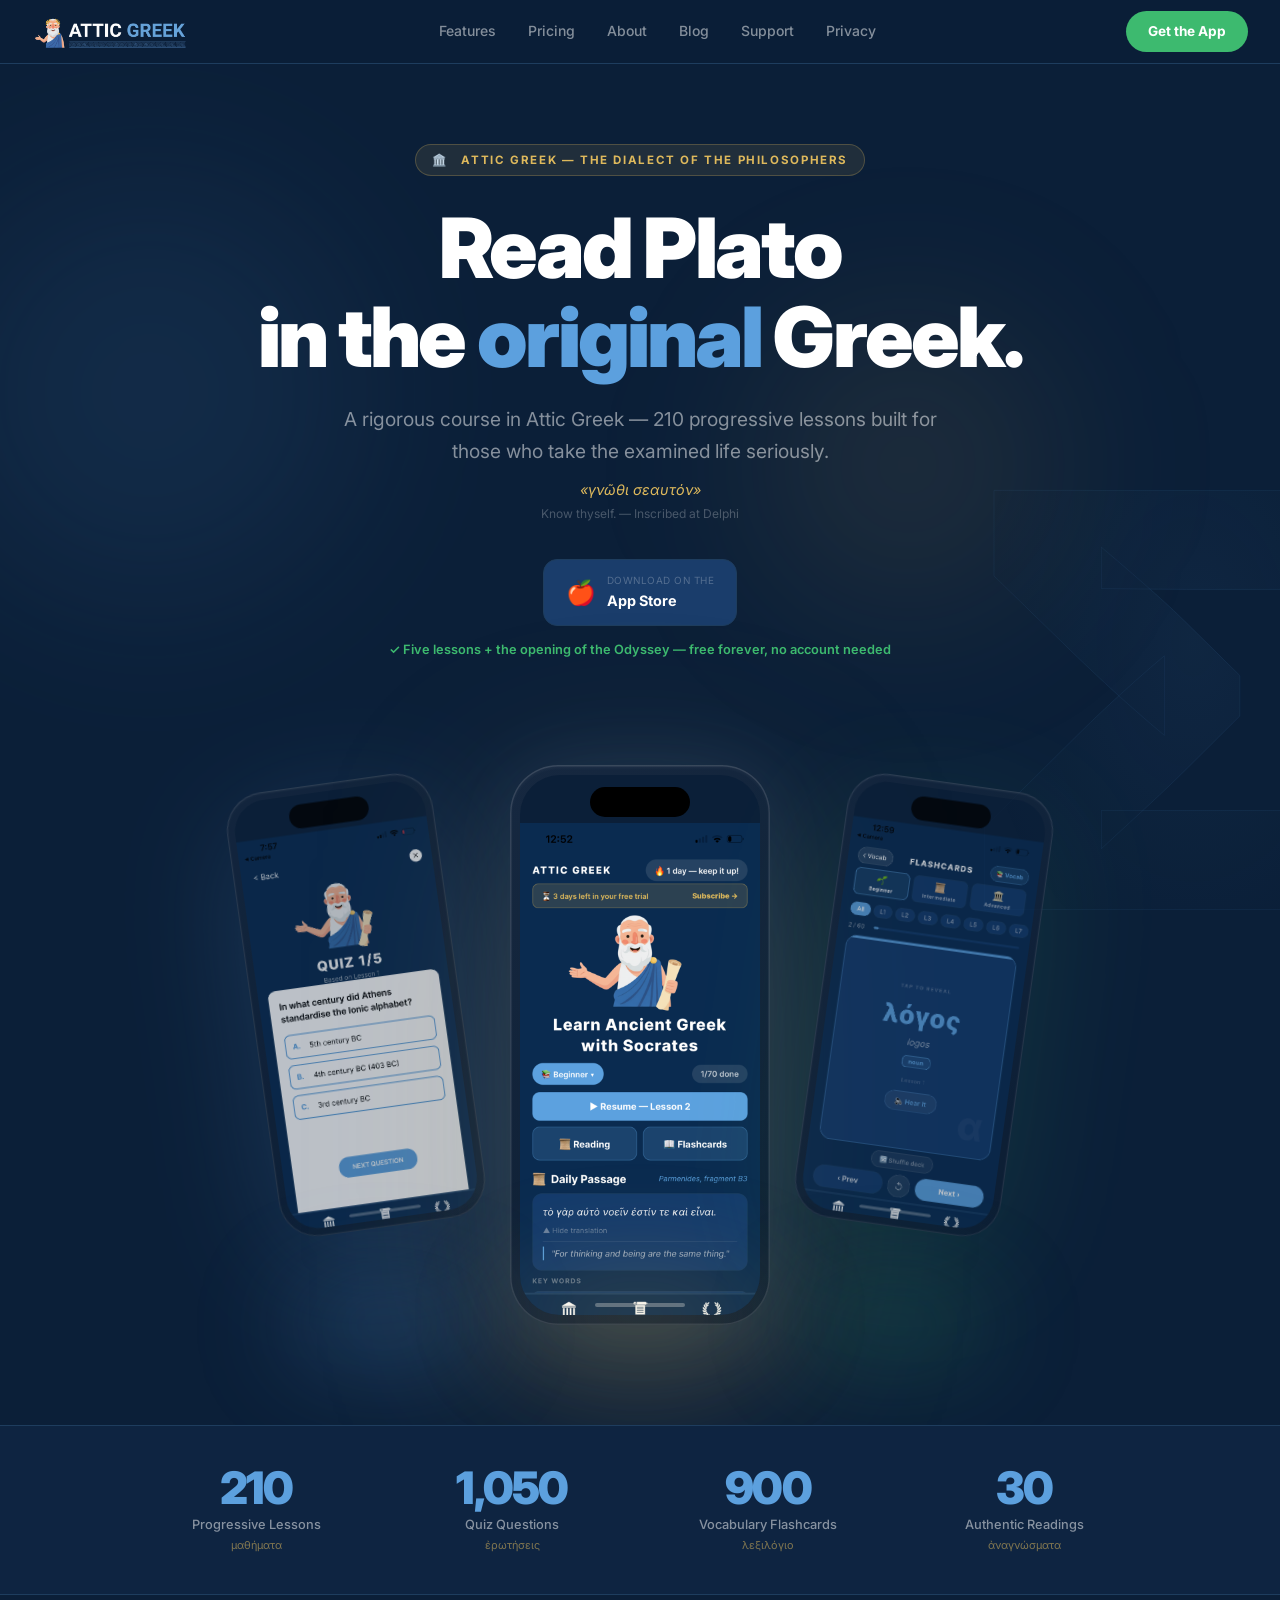
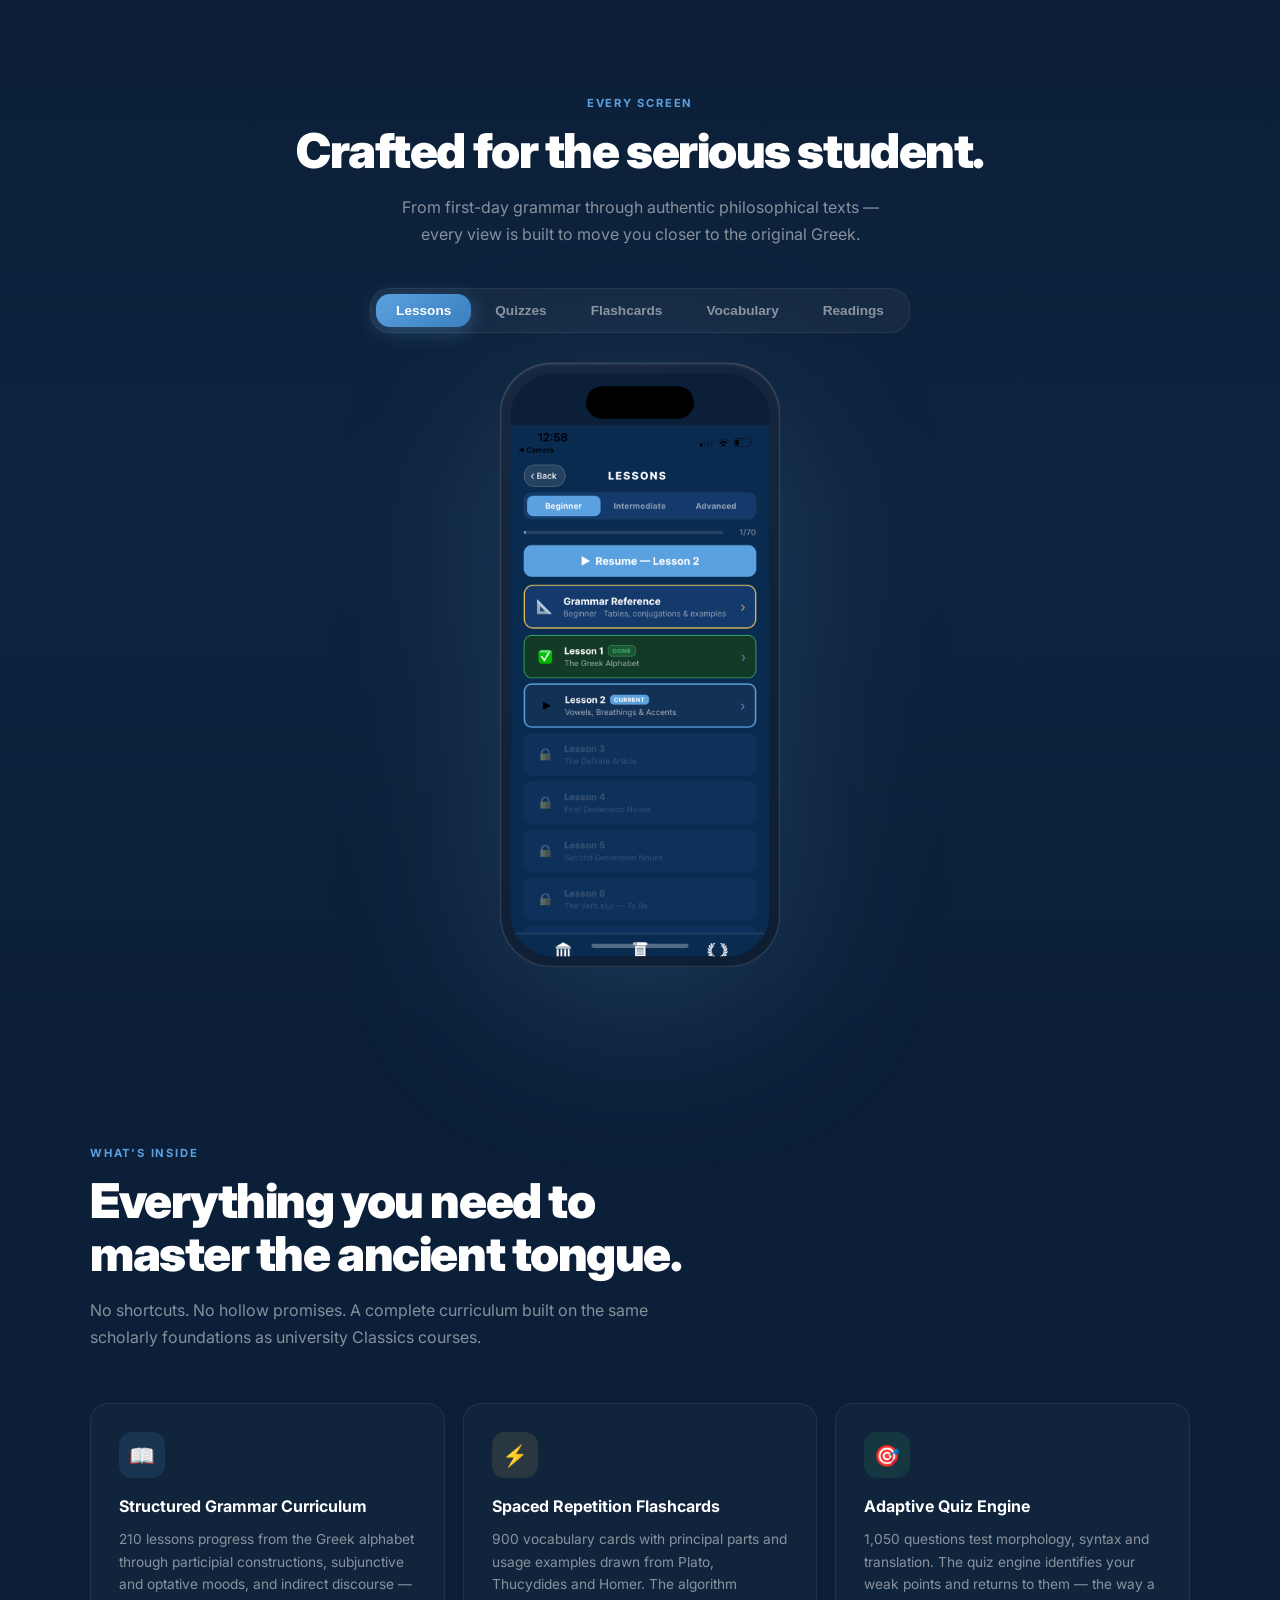
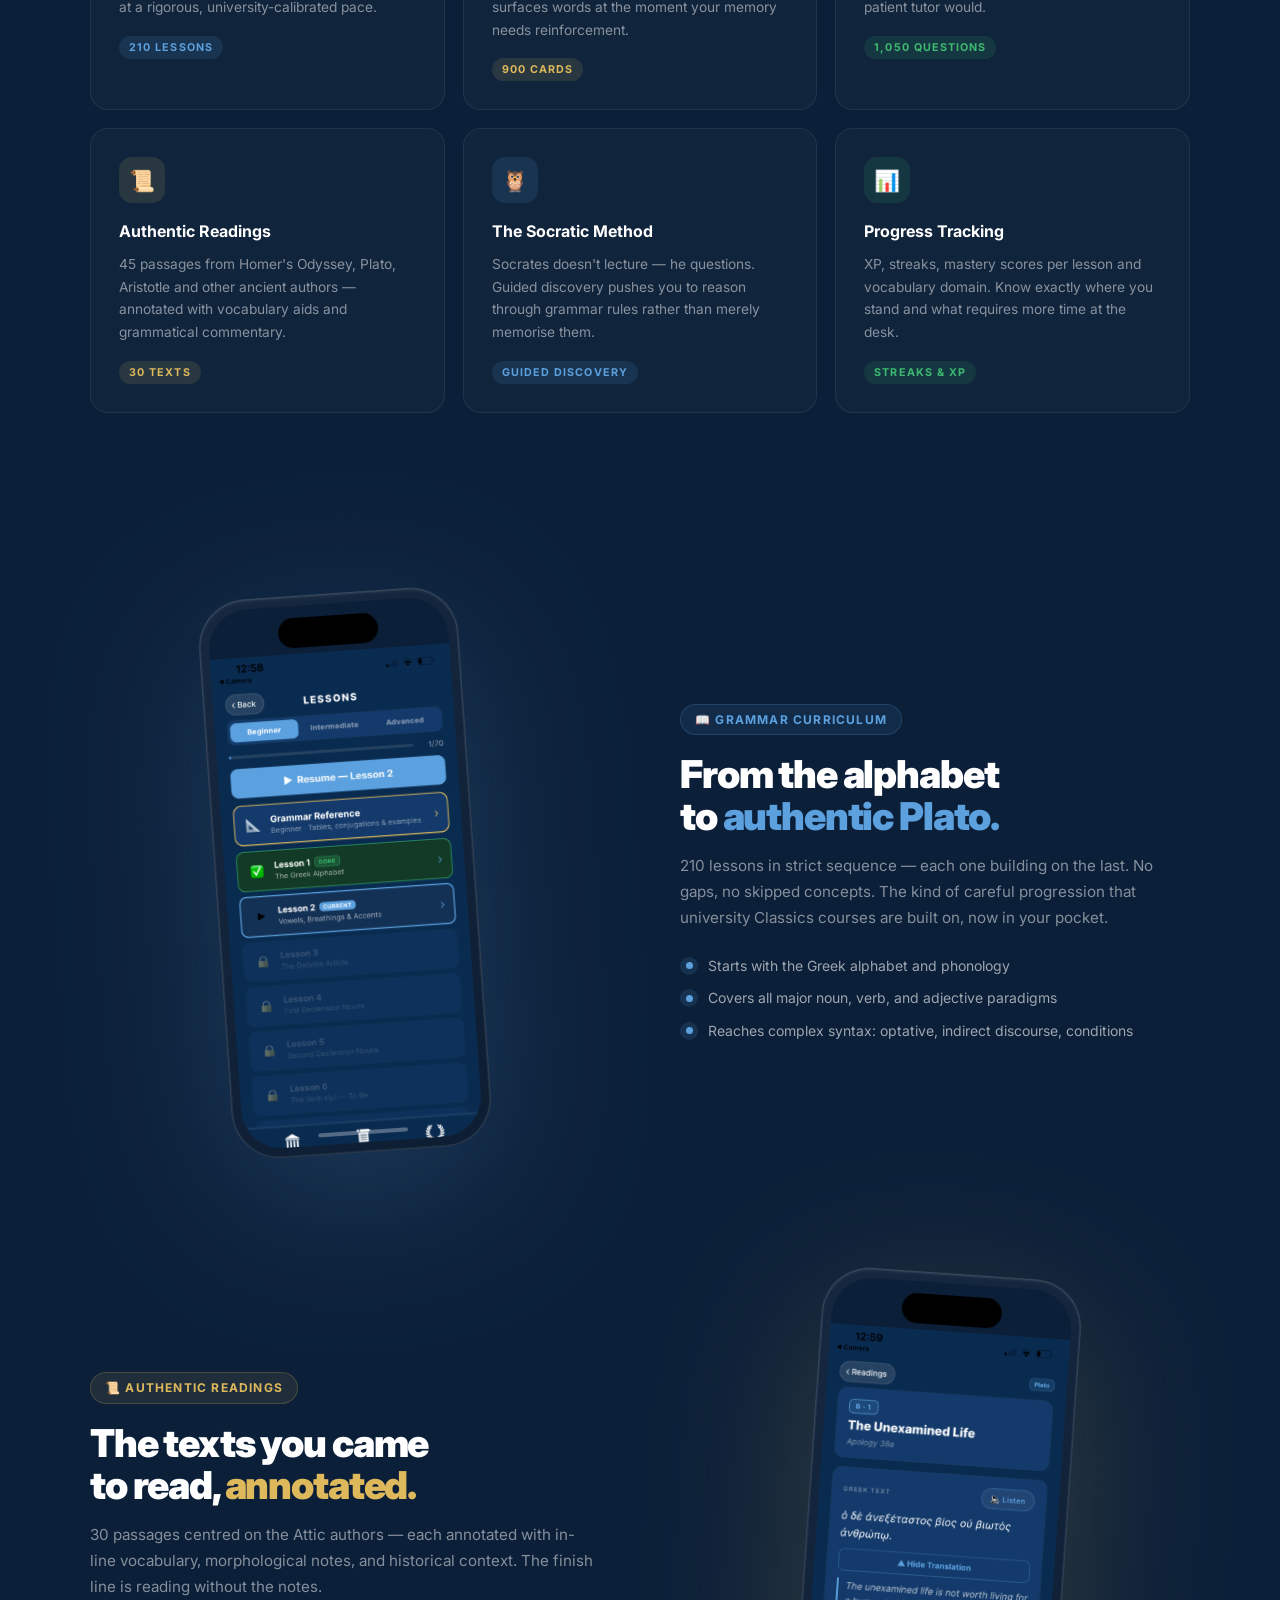
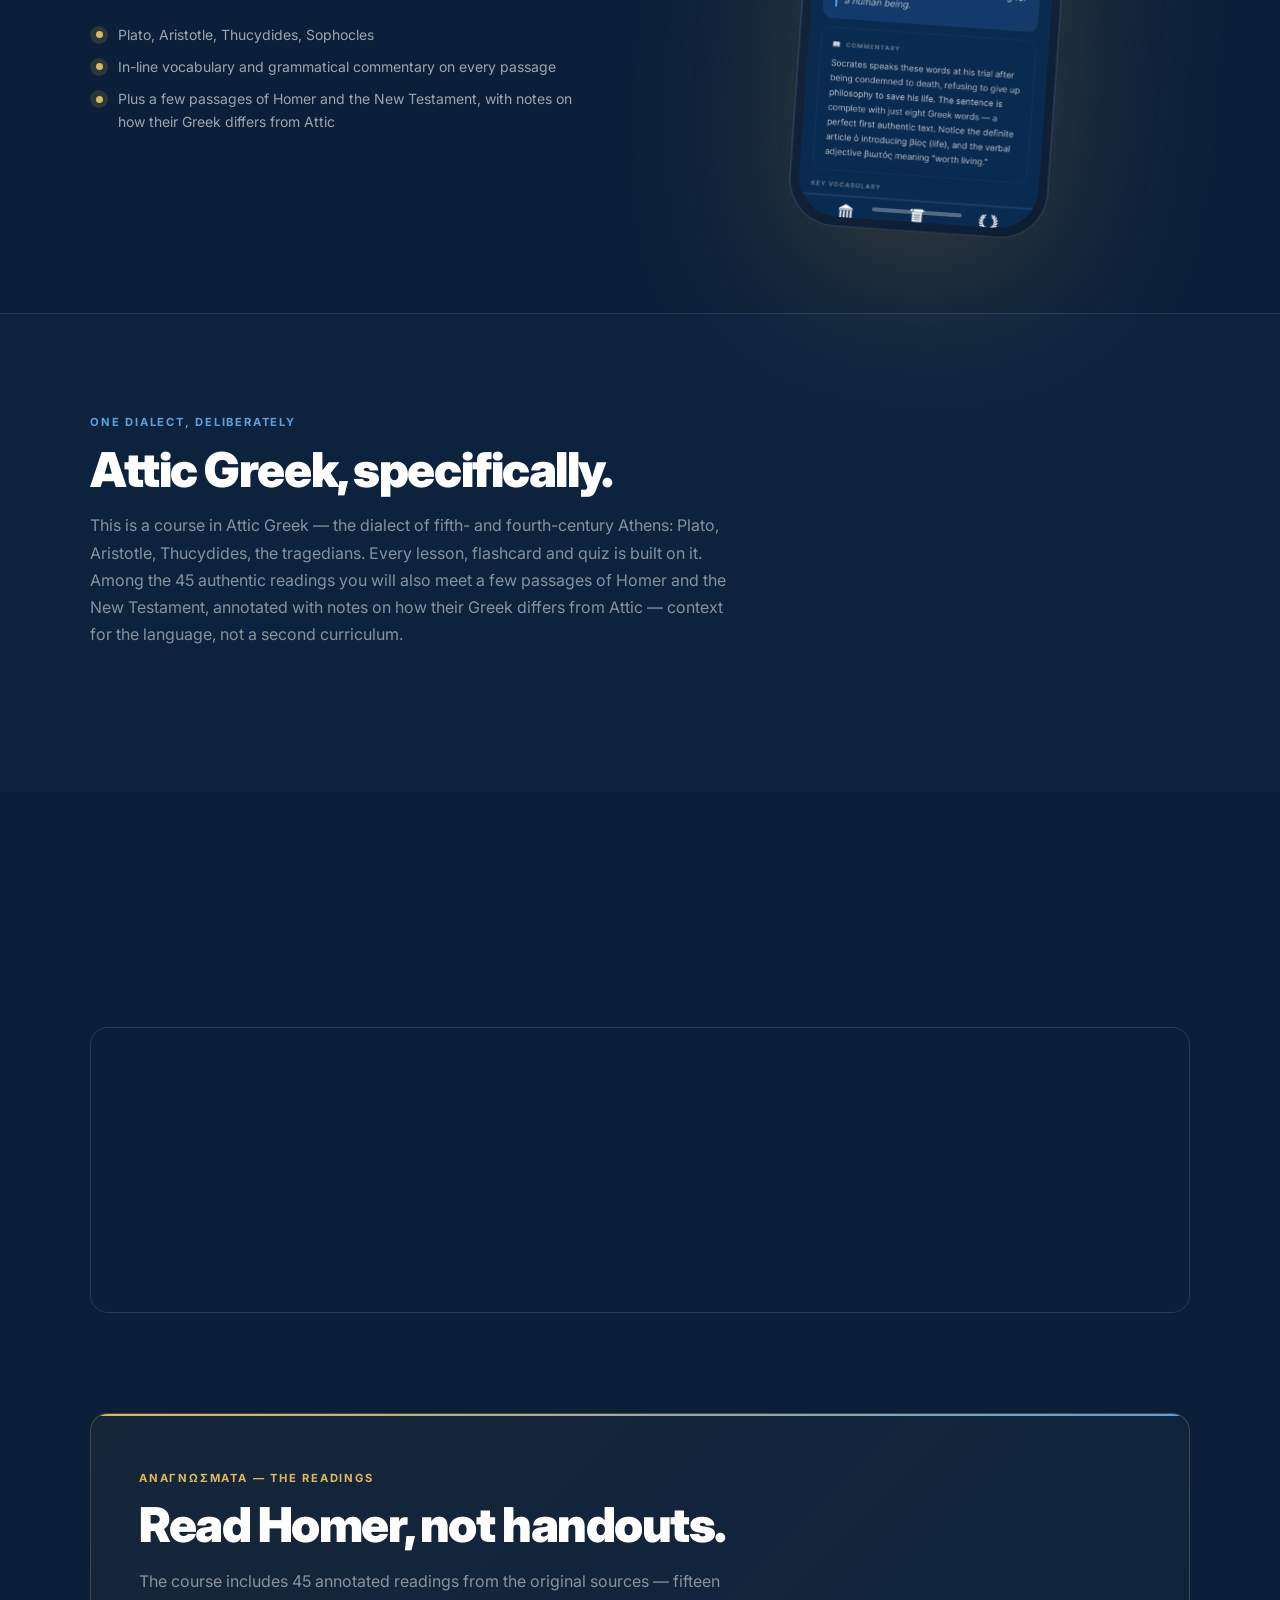
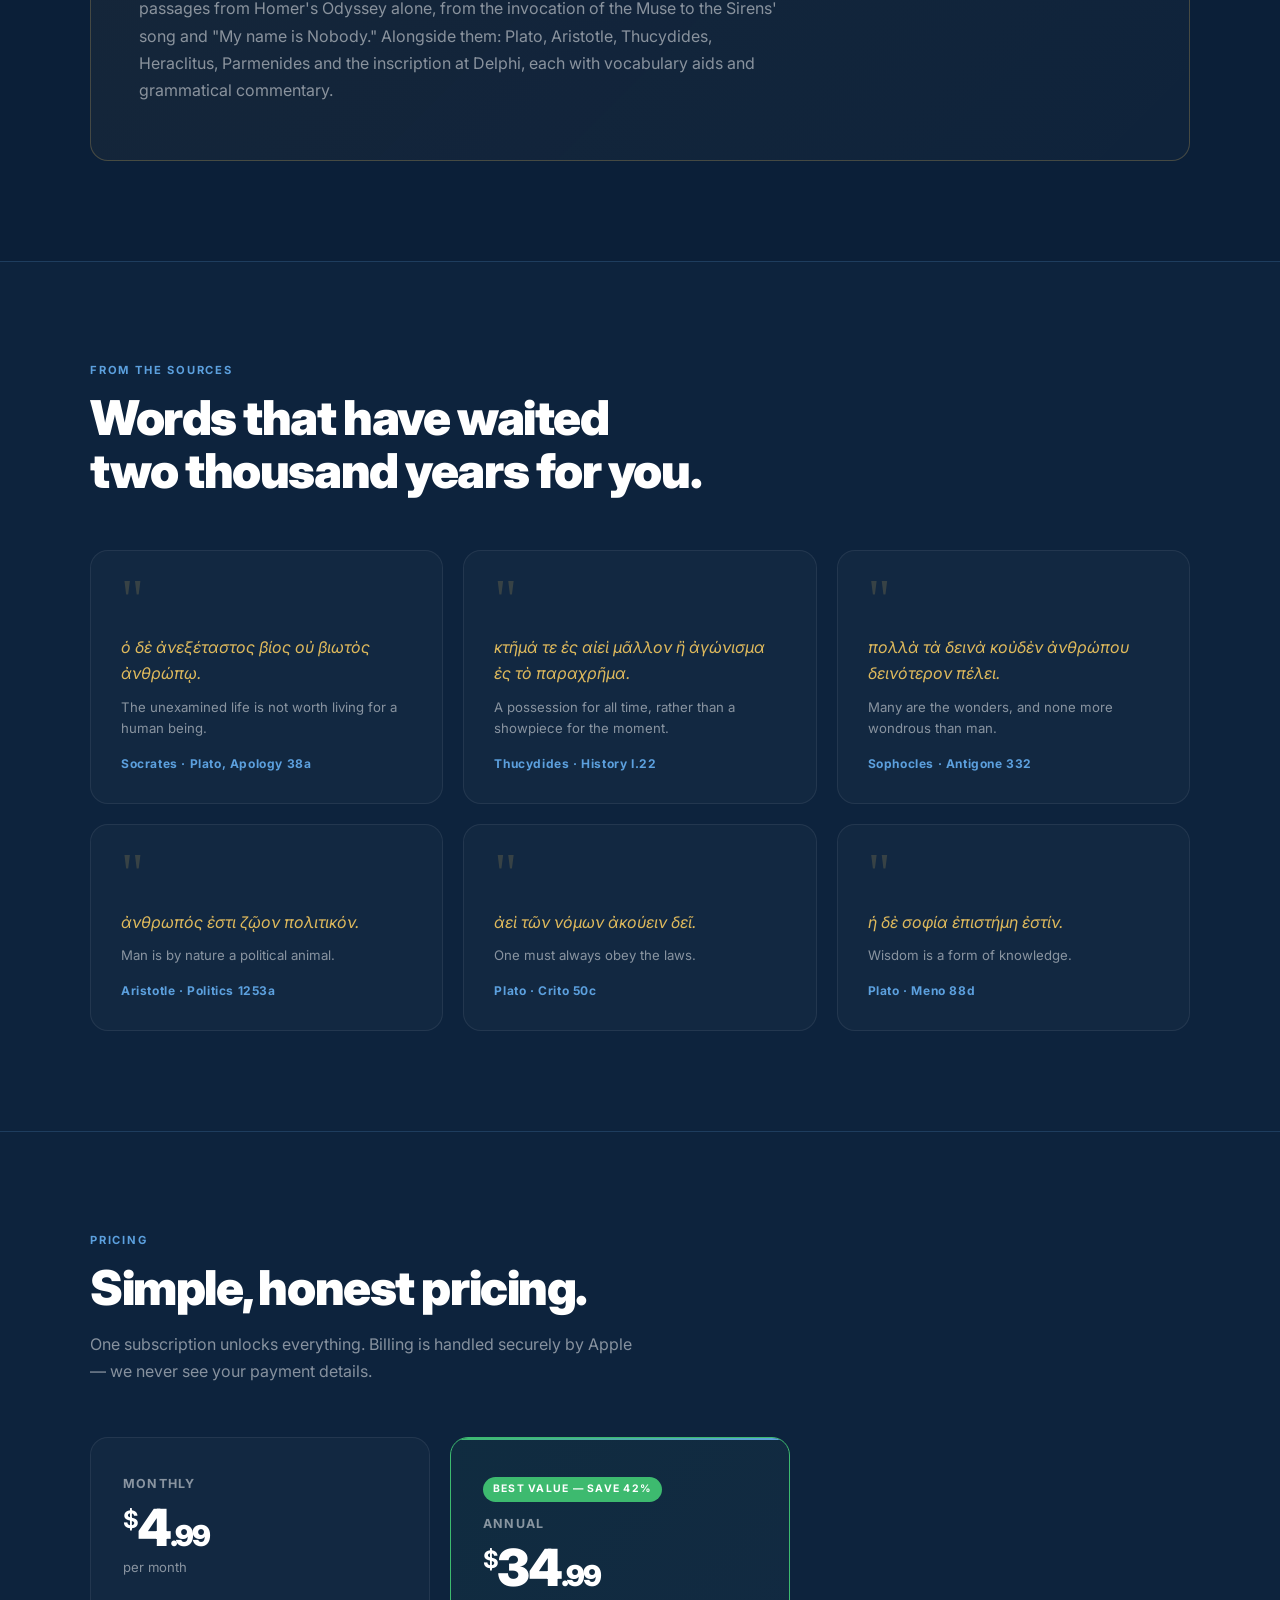
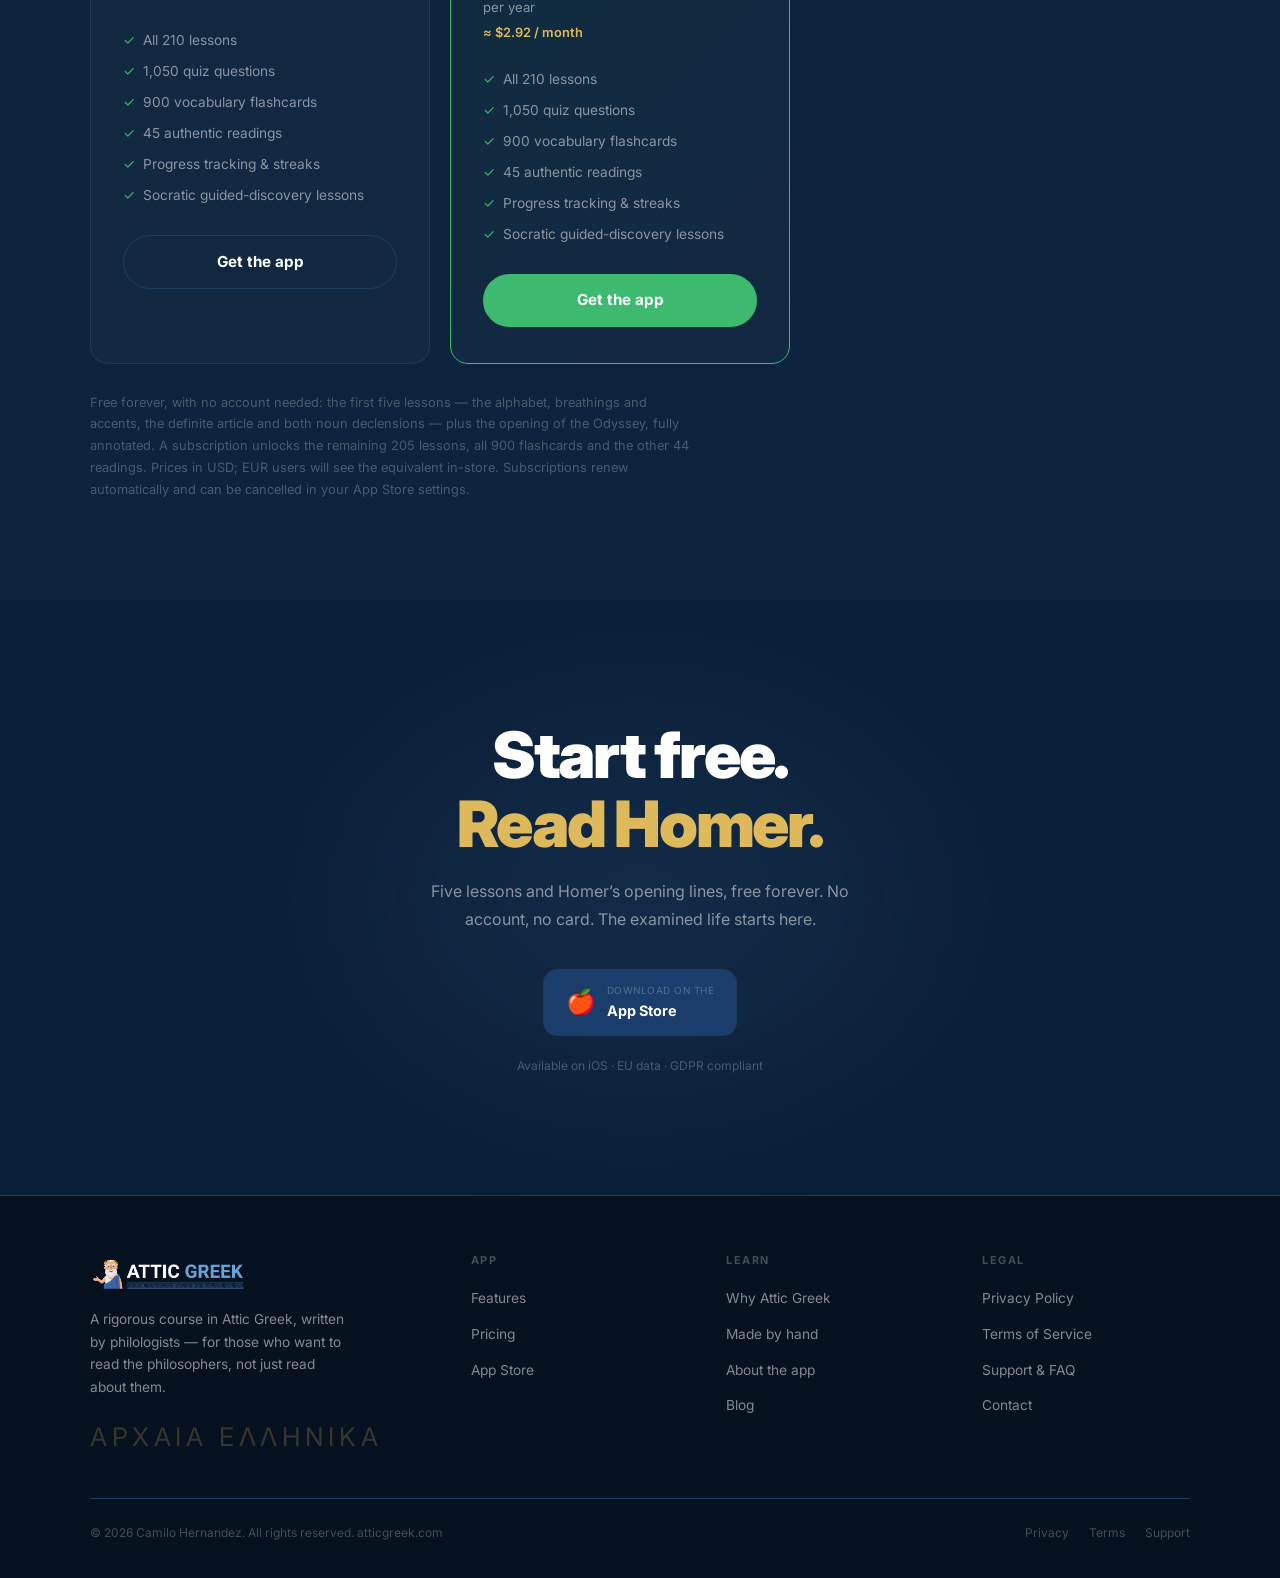
==== commit a3c7454c: "Update index.html Updated links" ====
--- a/index.html
+++ b/index.html
@@ -802,7 +802,7 @@
     <a onclick="showPage('support')">Support</a>
     <a onclick="showPage('privacy')">Privacy</a>
   </div>
-  <a class="nav-cta desktop-only" onclick="showPage('home'); smoothTo('pricing')">Get the App</a>
+  <a class="nav-cta desktop-only" href="https://apps.apple.com/app/id6789966196?ct=website" target="_blank" rel="noopener">Get the App</a>
   <div class="hamburger" id="burger" onclick="toggleMobile()">
     <span></span><span></span><span></span>
   </div>
@@ -815,7 +815,7 @@
   <a onclick="showPage('support'); closeMobile()">Support</a>
   <a onclick="showPage('privacy'); closeMobile()">Privacy Policy</a>
   <a onclick="showPage('terms'); closeMobile()">Terms of Service</a>
-  <a onclick="showPage('home'); smoothTo('pricing'); closeMobile()" style="color:var(--green);font-weight:700;">Get the App →</a>
+  <a href="https://apps.apple.com/app/id6789966196?ct=website" target="_blank" rel="noopener" onclick="closeMobile()" style="color:var(--green);font-weight:700;">Get the App →</a>
 </div>
 
 <!-- ══════════════════════════════════════════
@@ -842,7 +842,7 @@
         <span>Know thyself. — Inscribed at Delphi</span>
       </p>
       <div class="hero-store-btns anim-up d3">
-        <a href="#" class="store-btn">
+        <a href="https://apps.apple.com/app/id6789966196?ct=website" target="_blank" rel="noopener" class="store-btn">
           <span class="store-icon">🍎</span>
           <div class="store-text">
             <small>Download on the</small>
@@ -1147,7 +1147,7 @@
             <li>Progress tracking & streaks</li>
             <li>Socratic guided-discovery lessons</li>
           </ul>
-          <a href="#" class="btn-ghost">Get the app</a>
+          <a href="https://apps.apple.com/app/id6789966196?ct=website" target="_blank" rel="noopener" class="btn-ghost">Get the app</a>
         </div>
         <div class="price-card featured anim-up d2">
           <div class="price-badge">Best Value — Save 42%</div>
@@ -1163,7 +1163,7 @@
             <li>Progress tracking & streaks</li>
             <li>Socratic guided-discovery lessons</li>
           </ul>
-          <a href="#" class="btn-green">Get the app</a>
+          <a href="https://apps.apple.com/app/id6789966196?ct=website" target="_blank" rel="noopener" class="btn-green">Get the app</a>
         </div>
       </div>
       <p class="pricing-note anim-up">Free forever, with no account needed: the first five lessons — the alphabet, breathings and accents, the definite article and both noun declensions — plus the opening of the Odyssey, fully annotated. A subscription unlocks the remaining 205 lessons, all 900 flashcards and the other 44 readings. Prices in USD; EUR users will see the equivalent in-store. Subscriptions renew automatically and can be cancelled in your App Store settings.</p>
@@ -1177,7 +1177,7 @@
       <h2 class="cta-title">Start free.<br><em>Read Homer.</em></h2>
       <p class="cta-sub">Five lessons and Homer’s opening lines, free forever. No account, no card. The examined life starts here.</p>
       <div class="cta-btns">
-        <a href="#" class="store-btn" style="min-width:0; background:var(--surface2);">
+        <a href="https://apps.apple.com/app/id6789966196?ct=website" target="_blank" rel="noopener" class="store-btn" style="min-width:0; background:var(--surface2);">
           <span class="store-icon">🍎</span>
           <div class="store-text"><small>Download on the</small><strong>App Store</strong></div>
         </a>
@@ -1199,7 +1199,7 @@
         <ul class="footer-links">
           <li><a onclick="smoothTo('features')">Features</a></li>
           <li><a onclick="smoothTo('pricing')">Pricing</a></li>
-          <li><a href="#">App Store</a></li>
+          <li><a href="https://apps.apple.com/app/id6789966196?ct=website" target="_blank" rel="noopener">App Store</a></li>
         </ul>
       </div>
       <div>
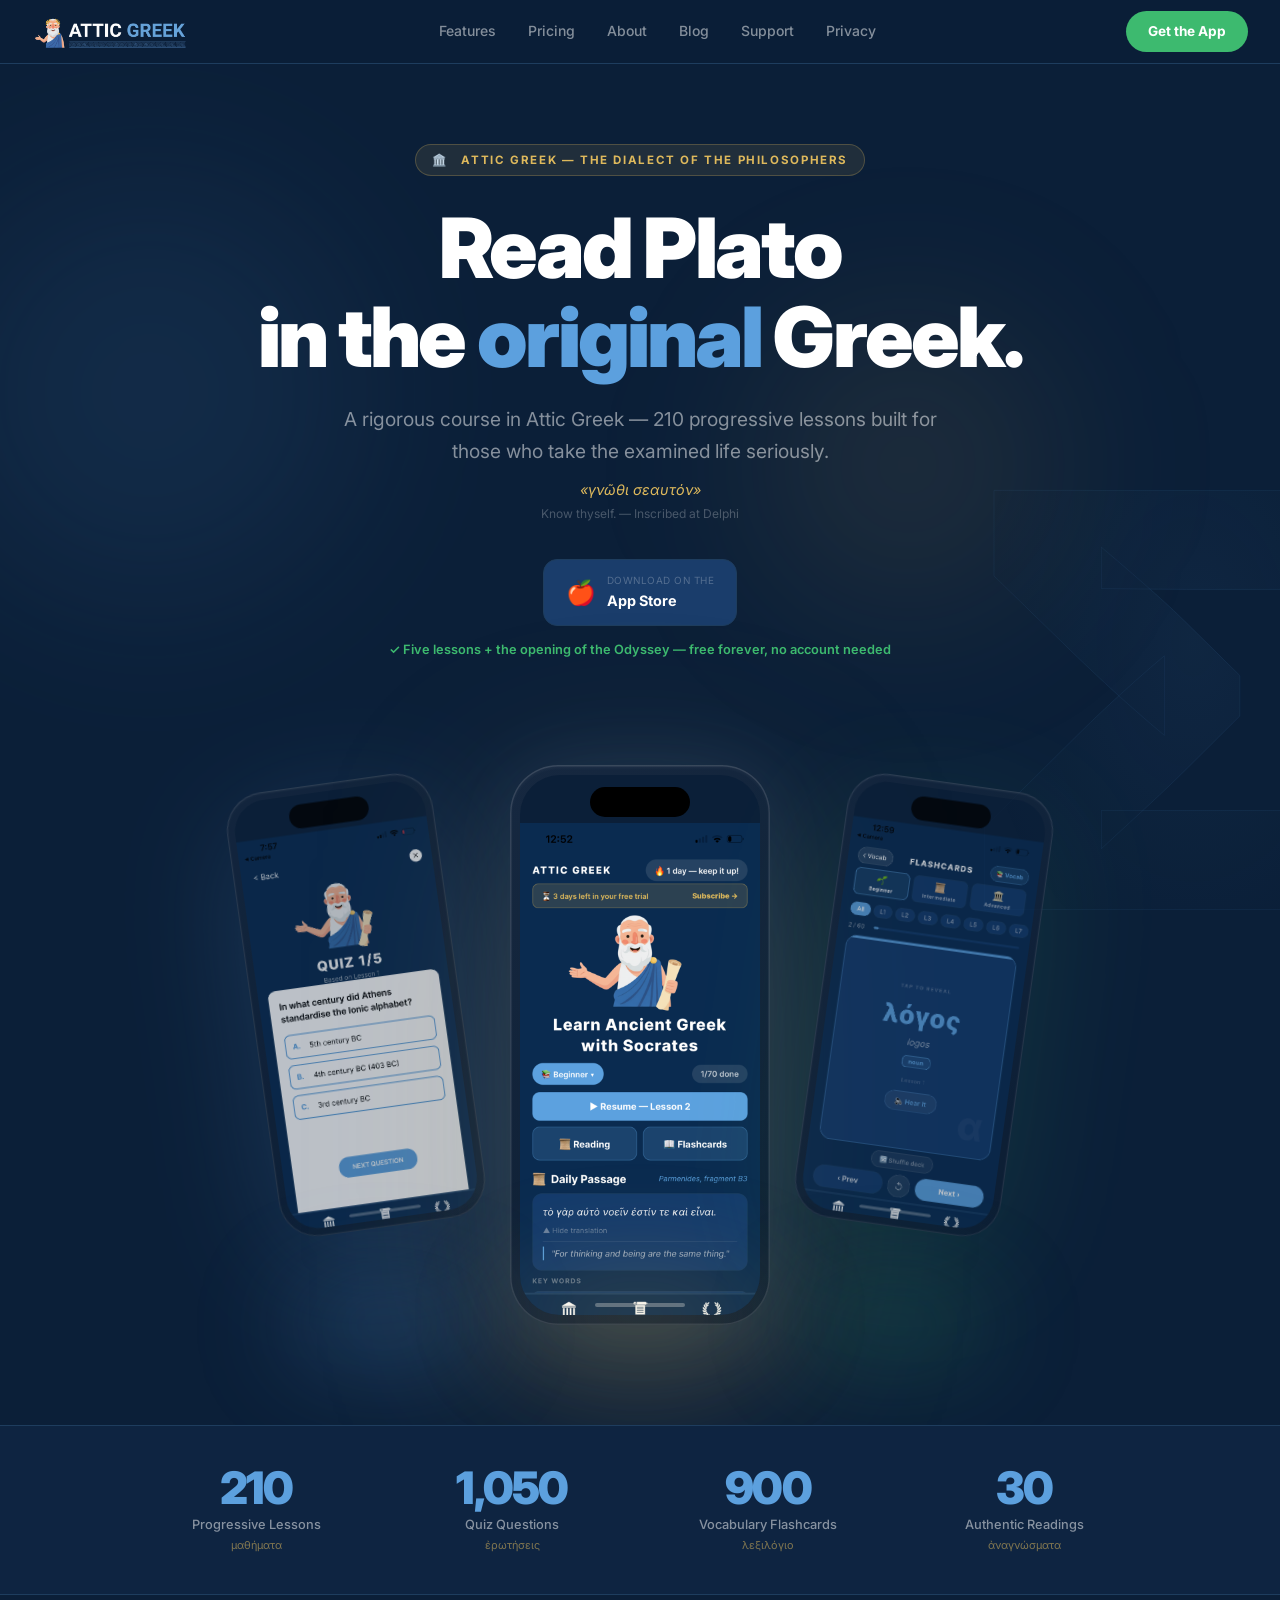
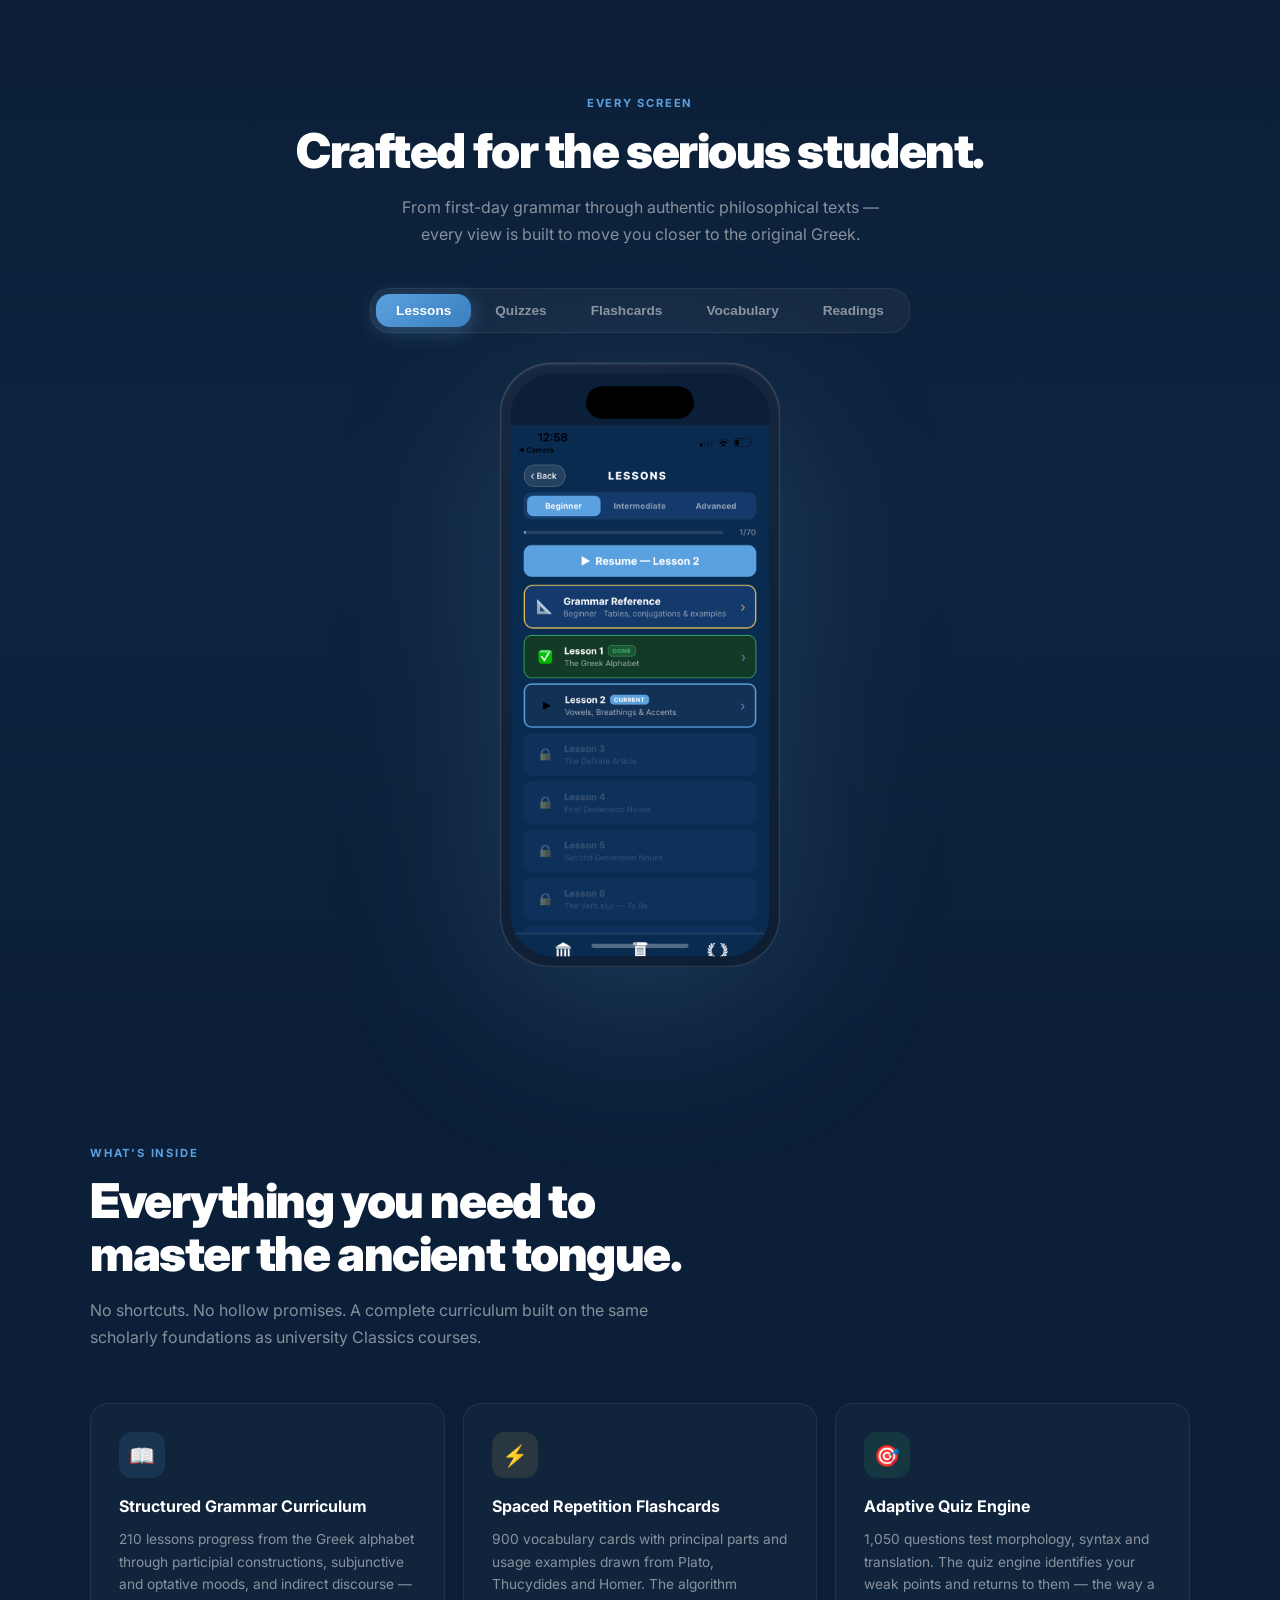
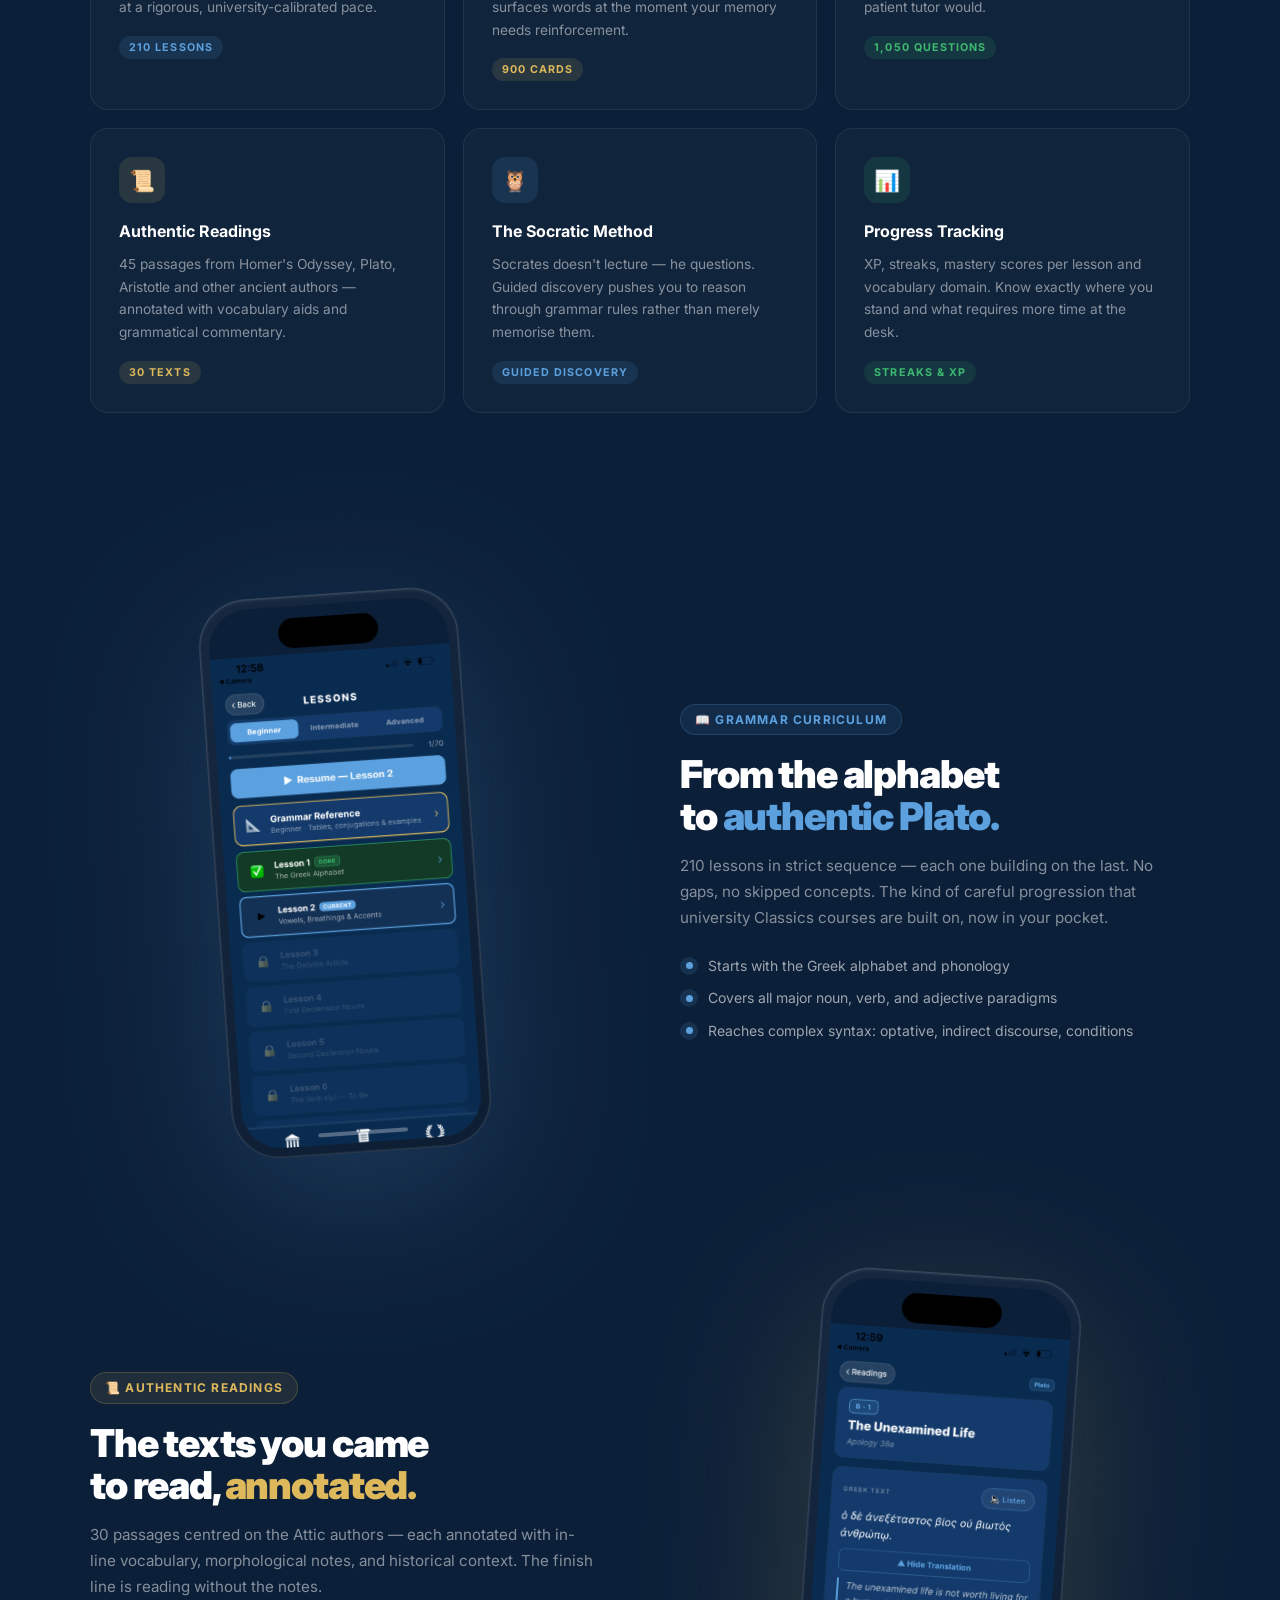
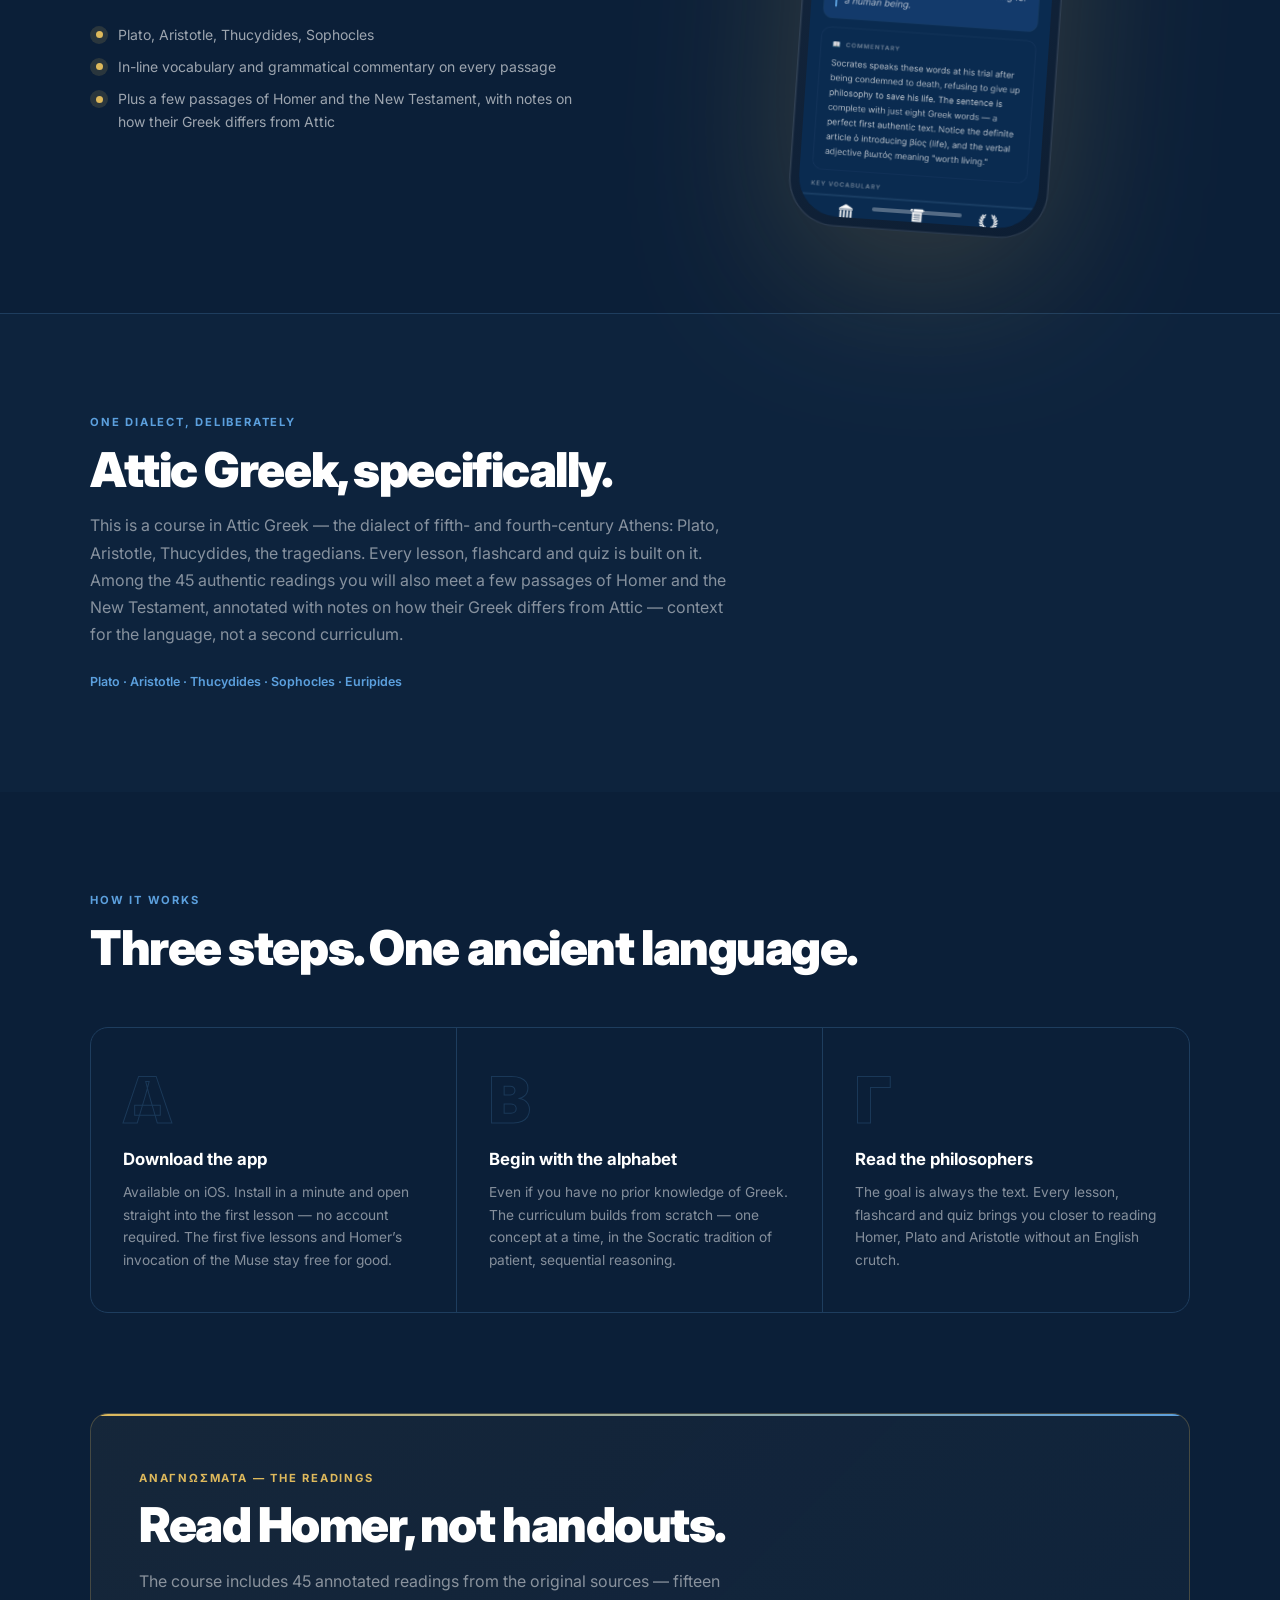
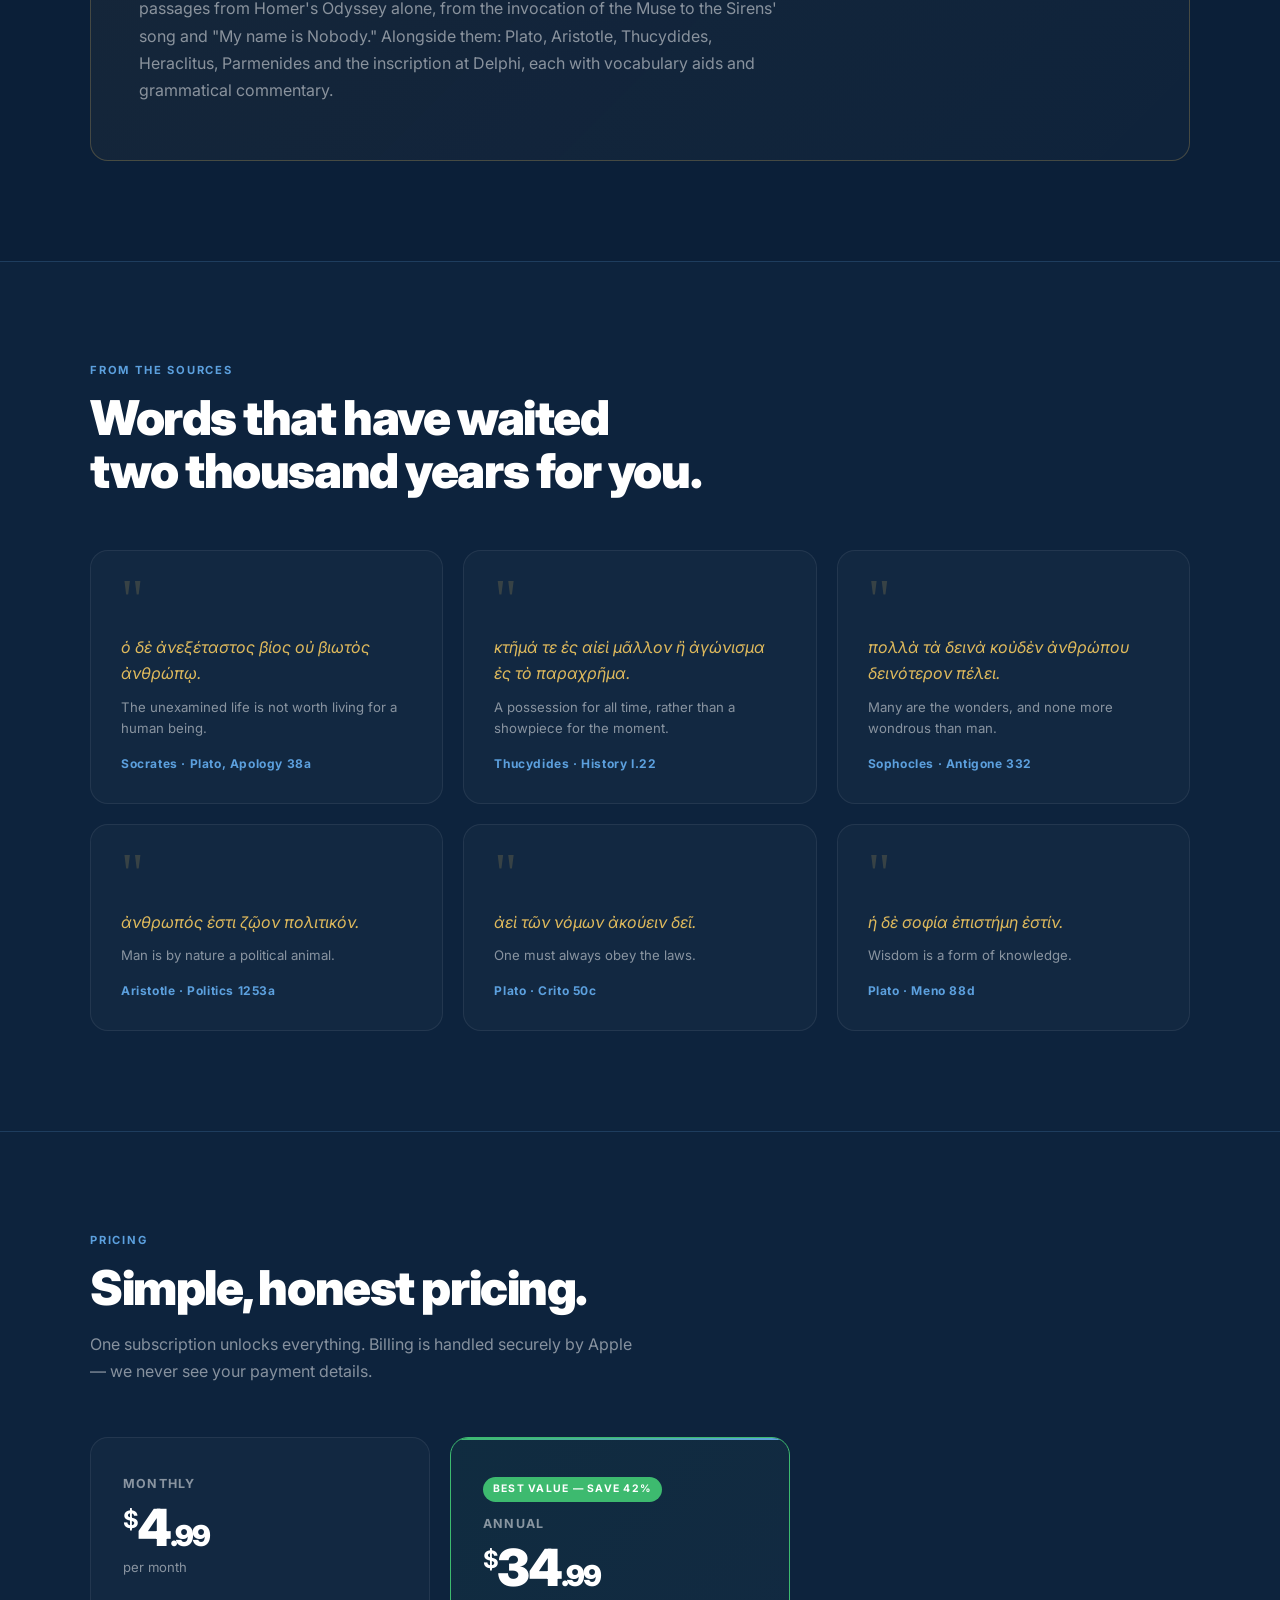
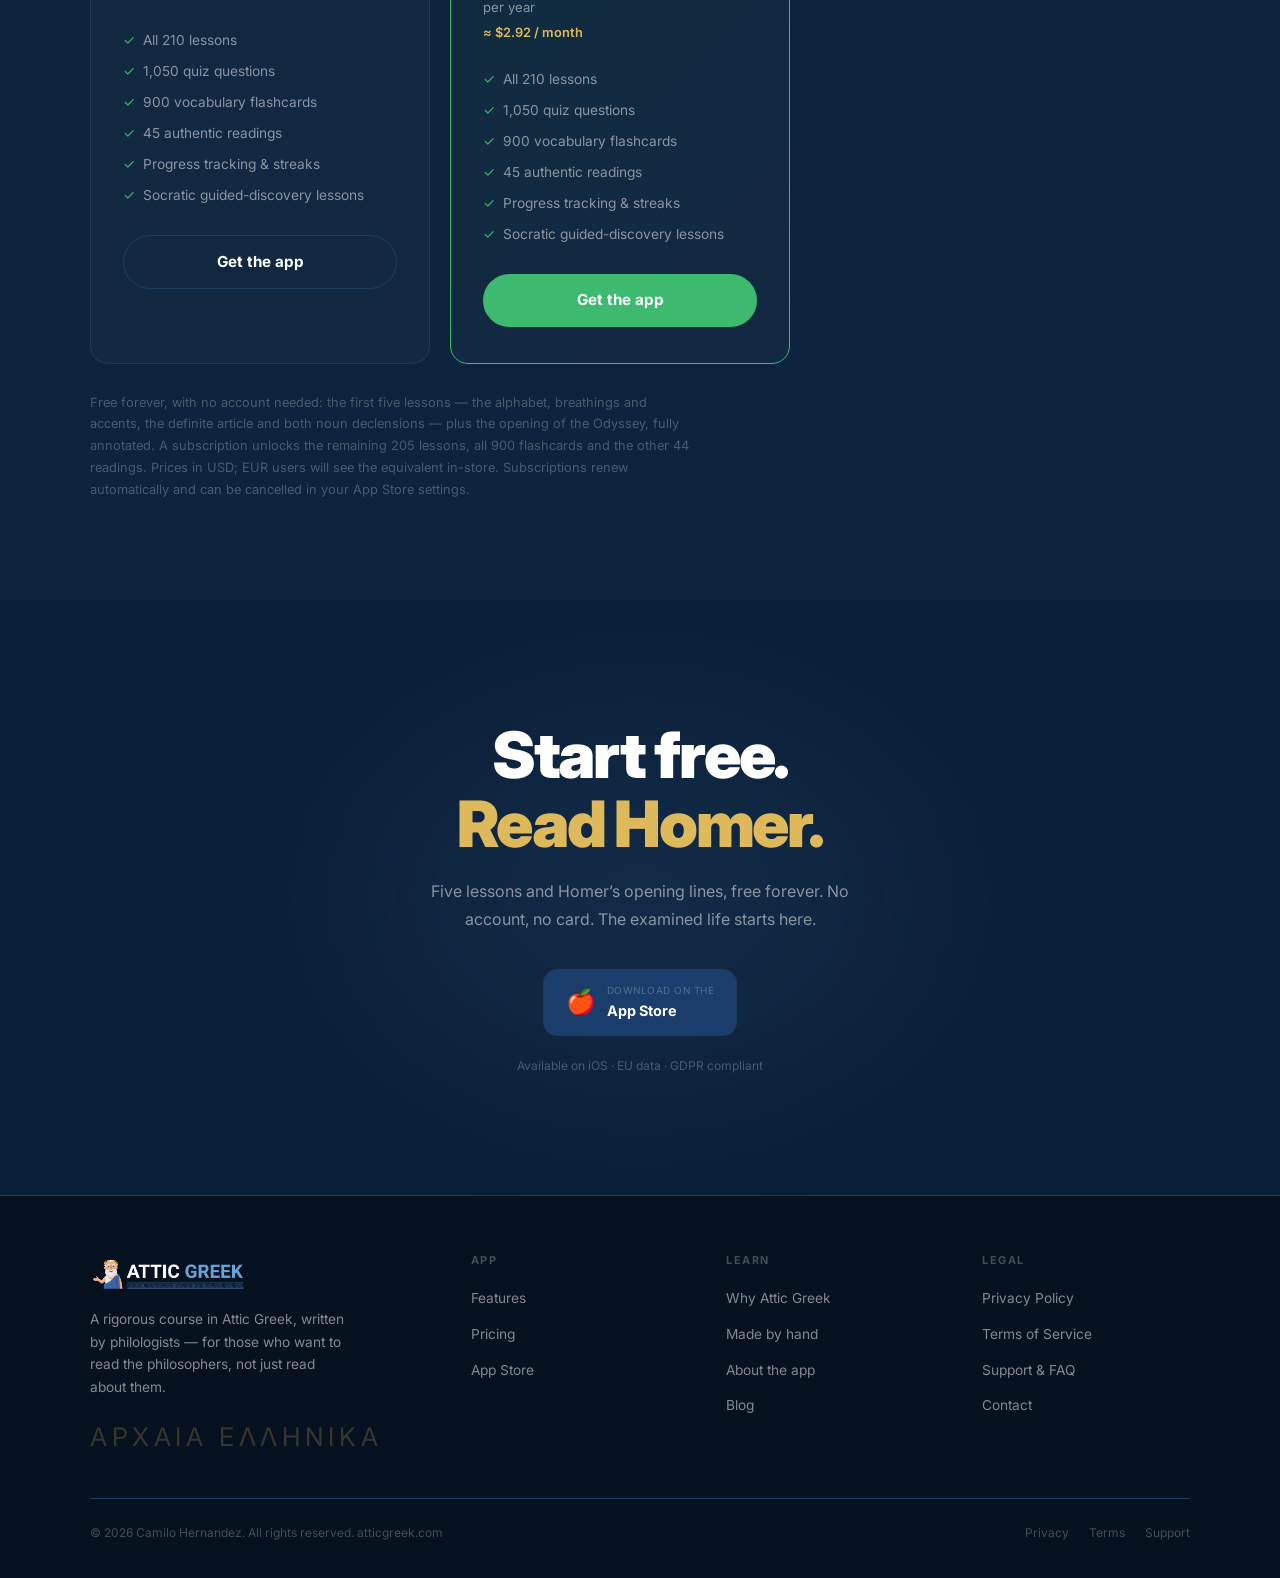
==== commit d3b2dafe: "Update index.html" ====
--- a/index.html
+++ b/index.html
@@ -5,16 +5,16 @@
 <meta name="viewport" content="width=device-width, initial-scale=1.0">
 <title>Attic Greek — Learn Ancient Greek</title>
 <meta name="description" content="Learn Ancient Greek: five lessons and the opening of Homer's Odyssey free forever, no account needed. A rigorous course in Attic Greek — 210 lessons, 900 flashcards and 45 annotated readings from Homer, Plato and Aristotle. Written by philologists in Greece.">
-<link rel="canonical" href="https://www.atticgreek.com/">
+<link rel="canonical" href="https://atticgreek.com/">
 
 <!-- ── Open Graph ── -->
 <meta property="og:type" content="website">
 <meta property="og:title" content="Attic Greek — Learn Ancient Greek">
 <meta property="og:description" content="Read Plato in the original Greek. 210 progressive lessons, 900 flashcards and annotated readings from Homer, Plato and Aristotle — written by philologists in Greece.">
-<meta property="og:url" content="https://www.atticgreek.com/">
+<meta property="og:url" content="https://atticgreek.com/">
 <meta property="og:site_name" content="Attic Greek">
 <meta property="og:locale" content="en_US">
-<meta property="og:image" content="https://www.atticgreek.com/assets/og-home.jpg">
+<meta property="og:image" content="https://atticgreek.com/assets/og-home.jpg">
 <meta property="og:image:width" content="1200">
 <meta property="og:image:height" content="630">
 <meta property="og:image:alt" content="Attic Greek — Read Plato in the original Greek">
@@ -23,7 +23,7 @@
 <meta name="twitter:card" content="summary_large_image">
 <meta name="twitter:title" content="Attic Greek — Learn Ancient Greek">
 <meta name="twitter:description" content="Read Plato in the original Greek. 210 progressive lessons, written by philologists in Greece.">
-<meta name="twitter:image" content="https://www.atticgreek.com/assets/og-home.jpg">
+<meta name="twitter:image" content="https://atticgreek.com/assets/og-home.jpg">
 <meta name="twitter:image:alt" content="Attic Greek — Read Plato in the original Greek">
 
 <!-- ── Favicon ── -->
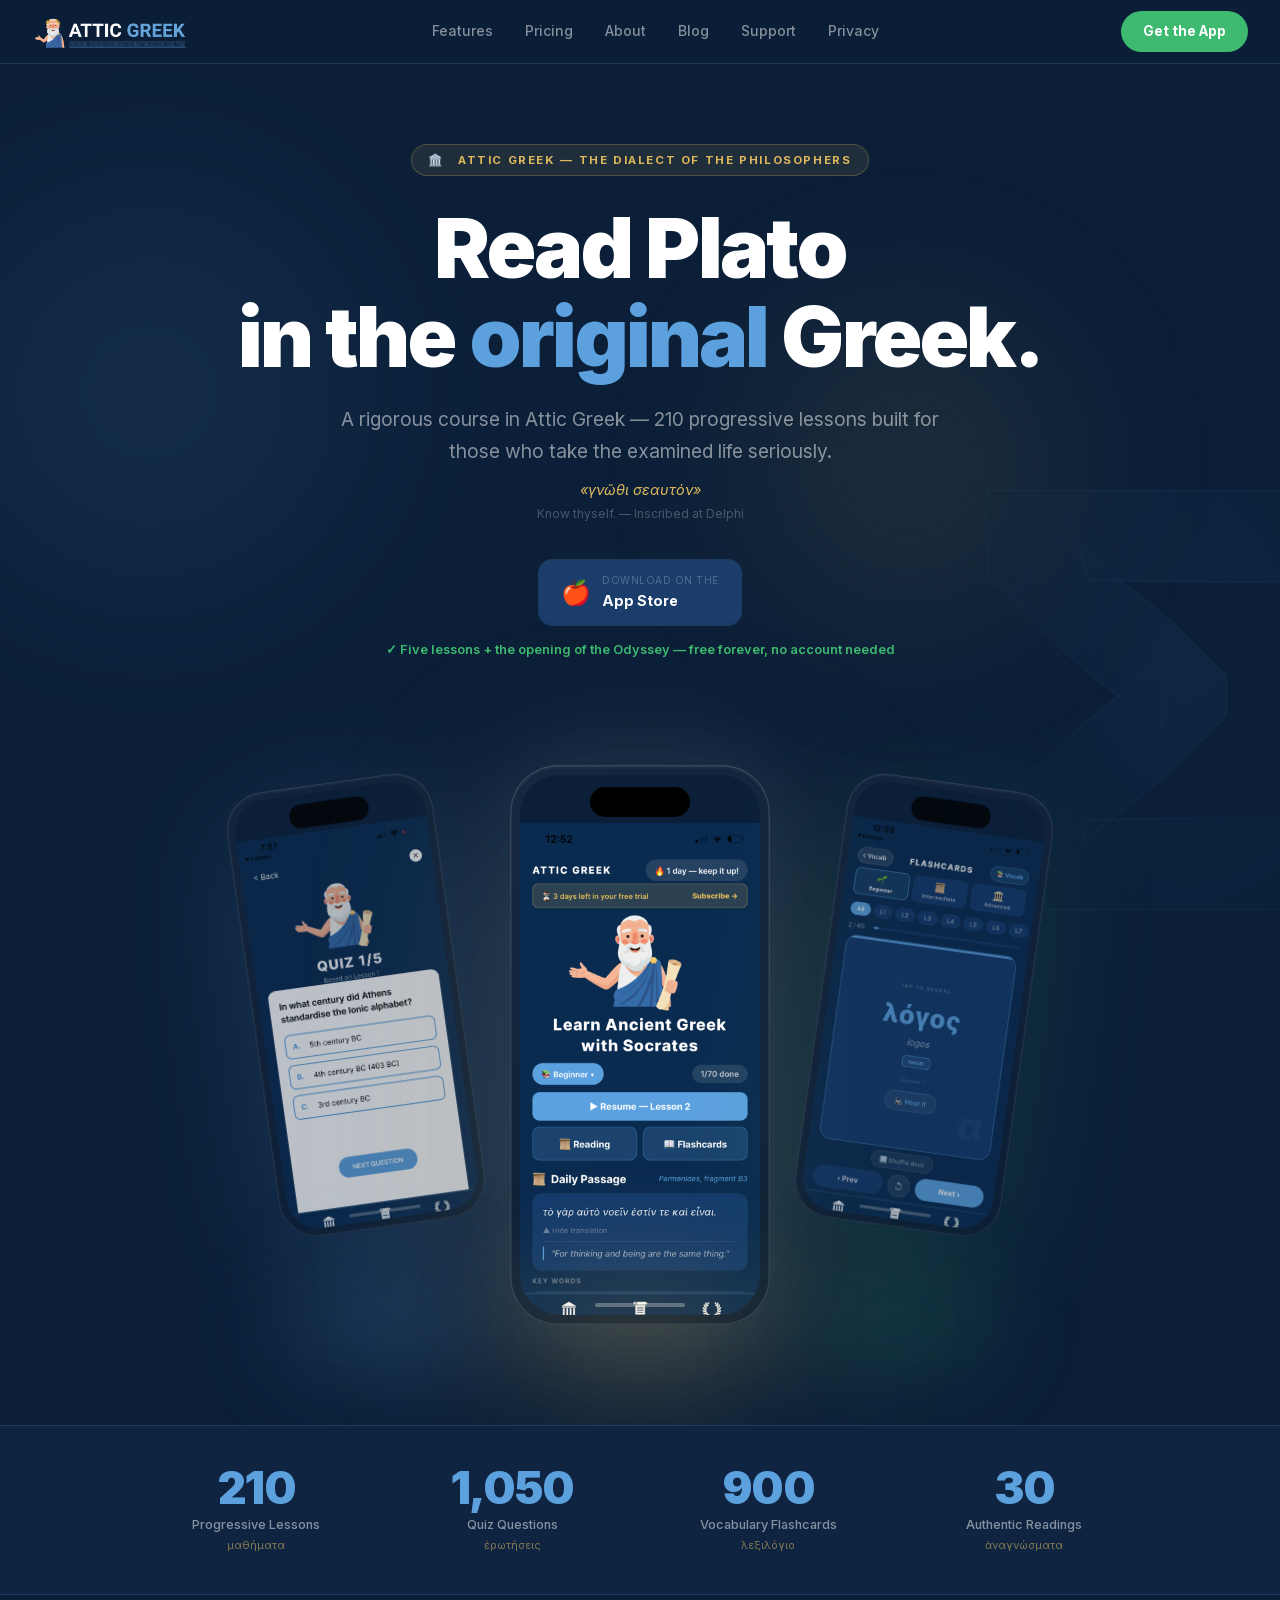
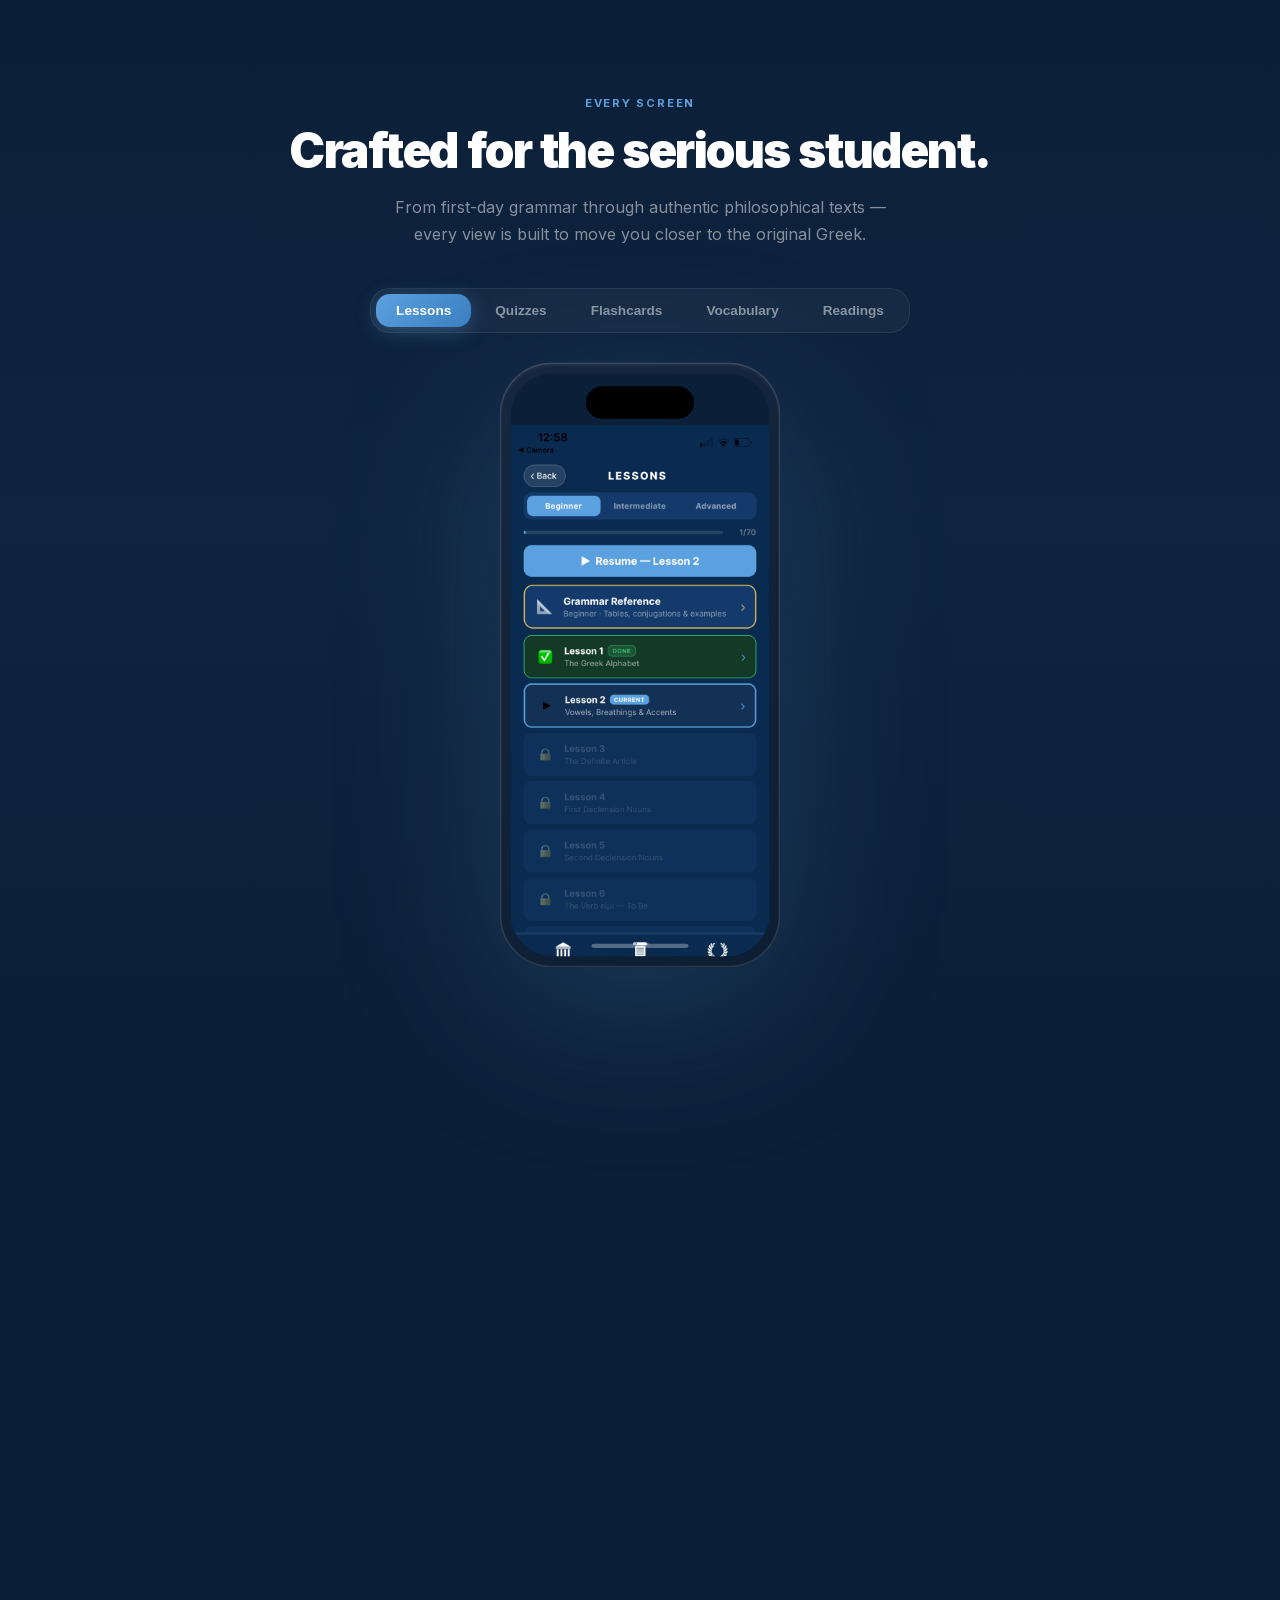
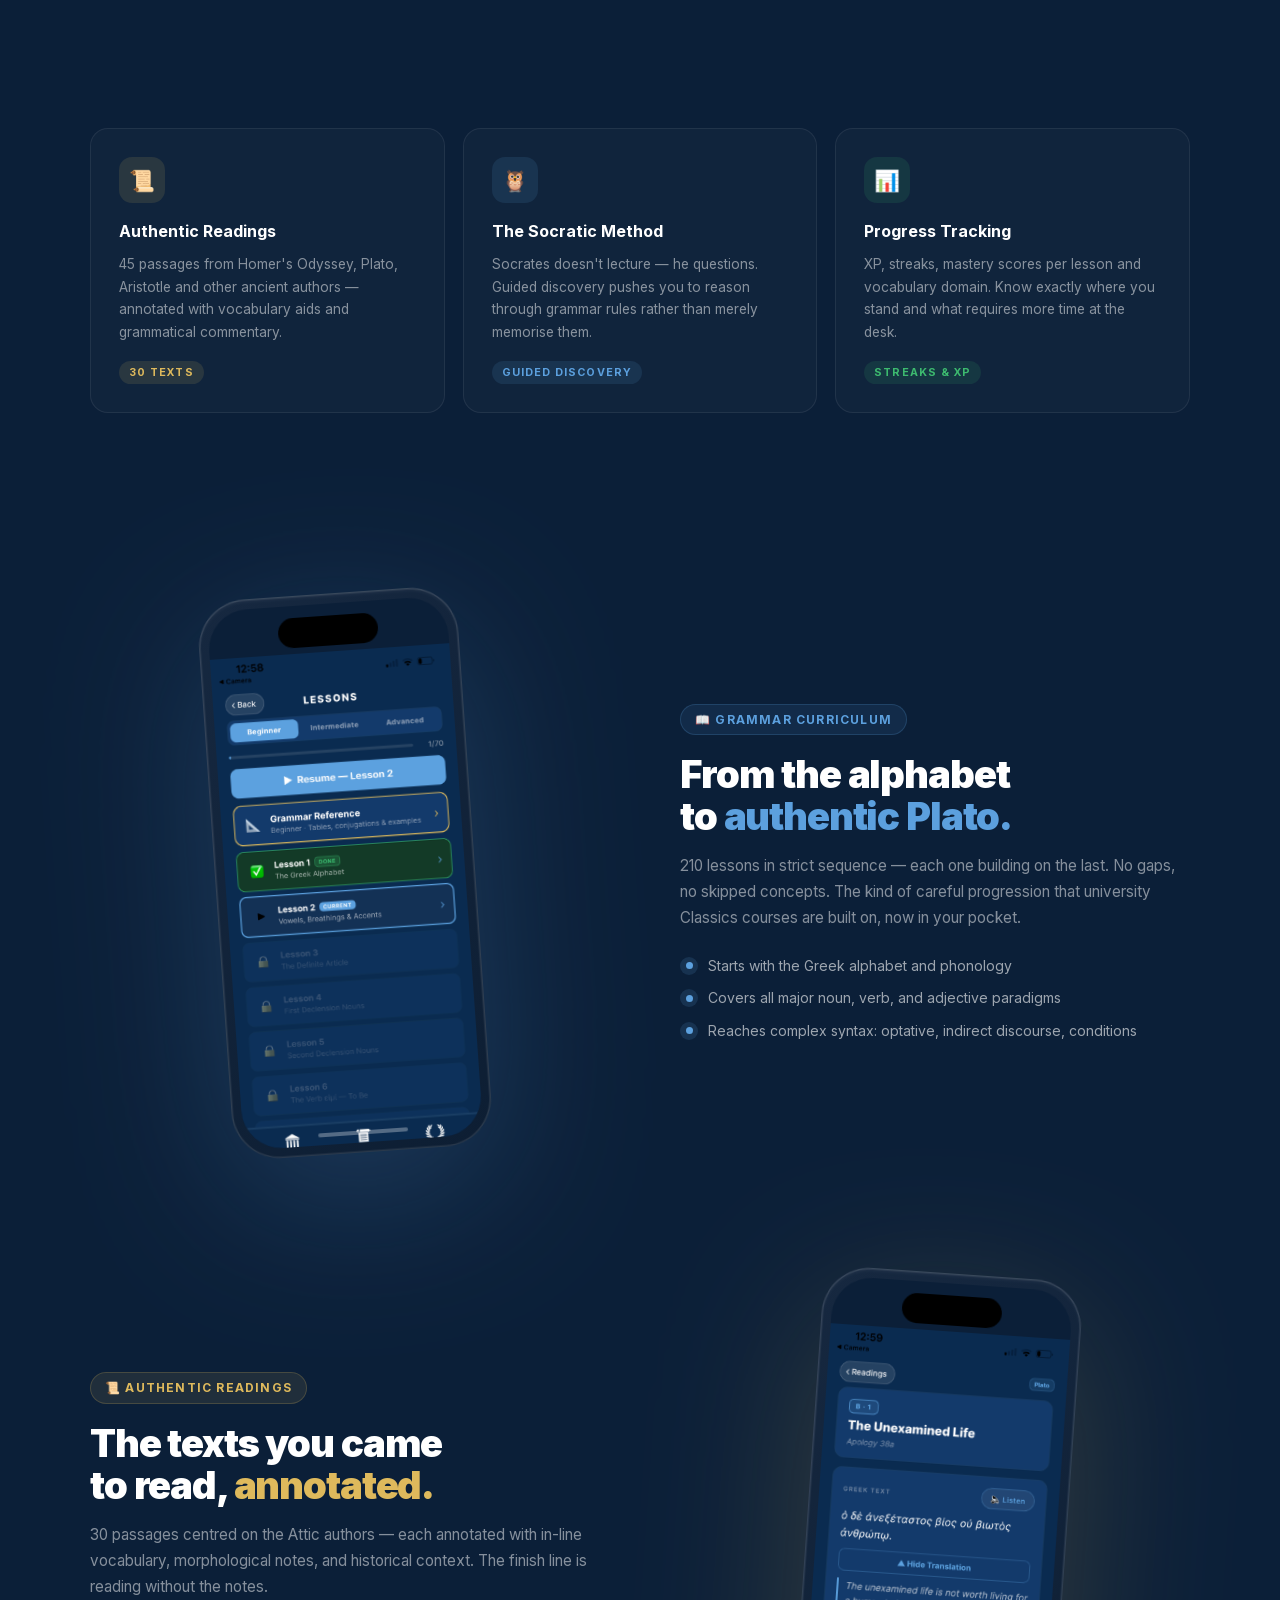
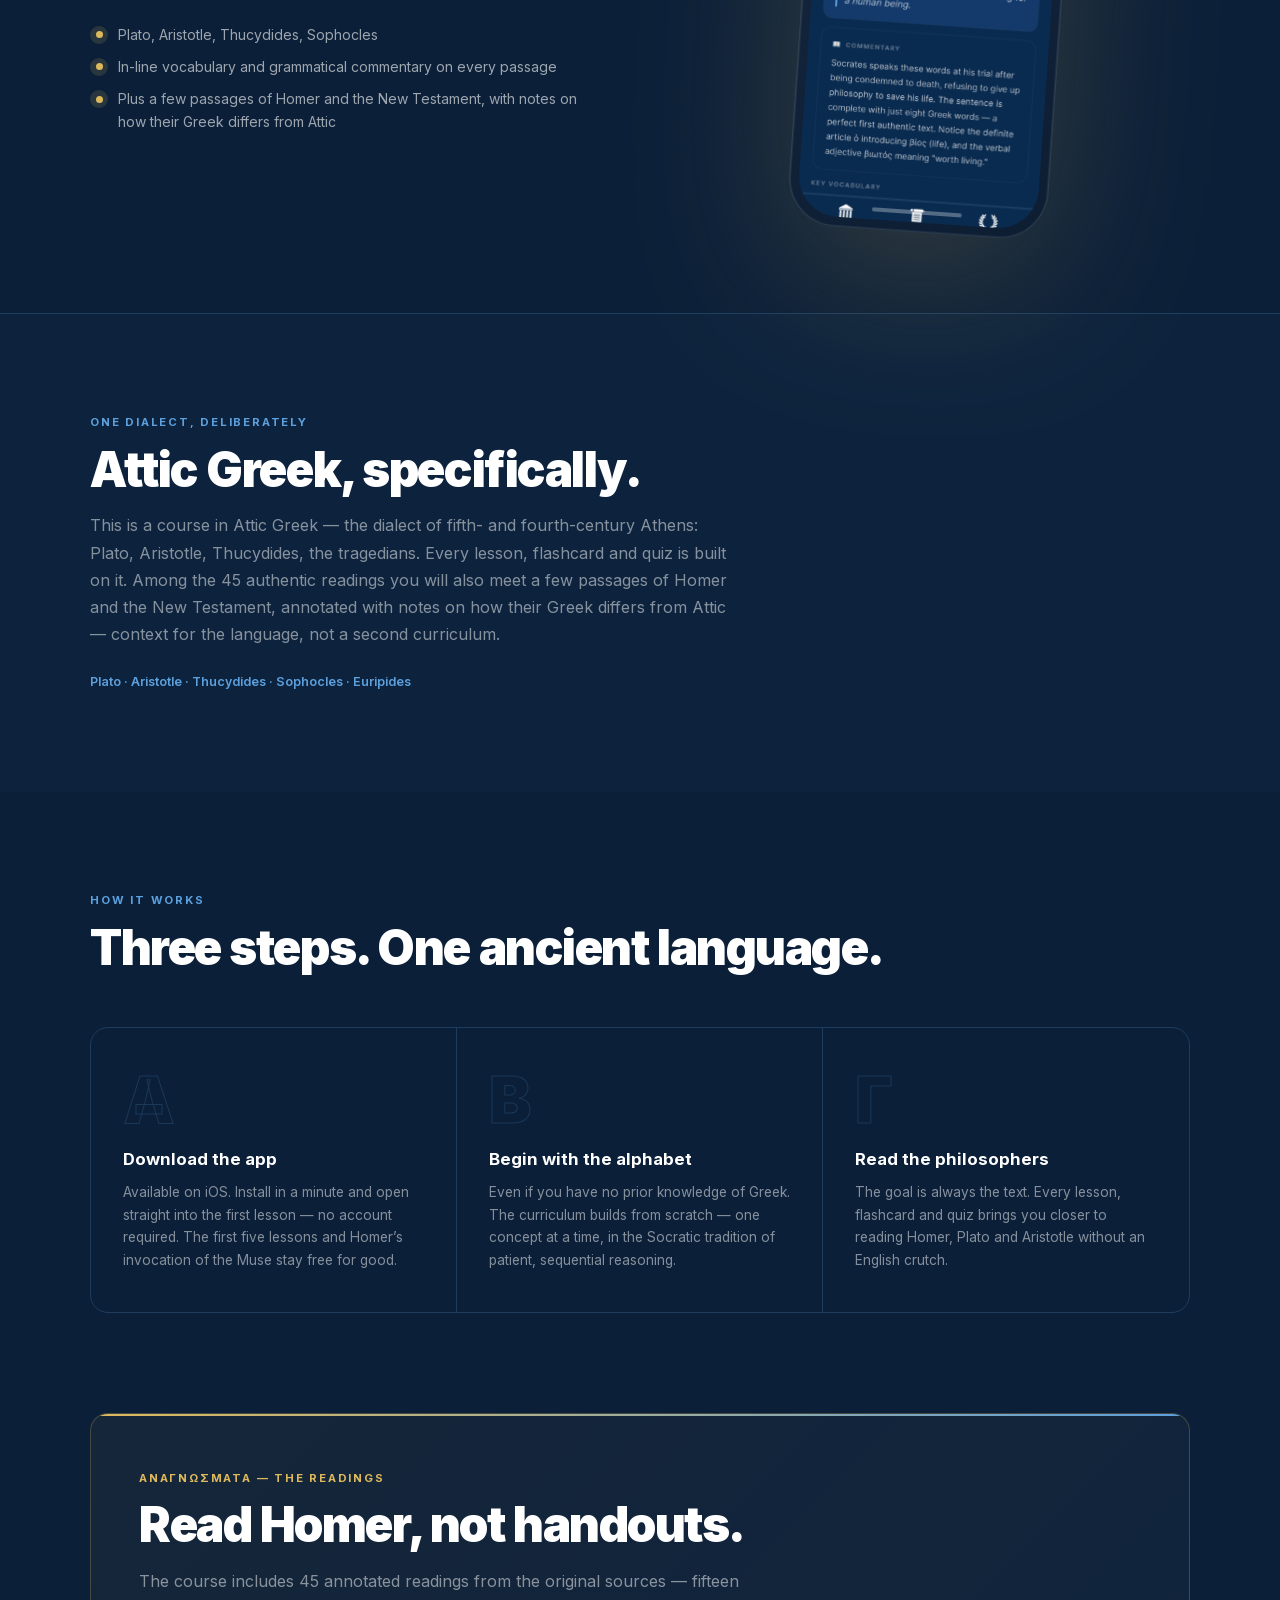
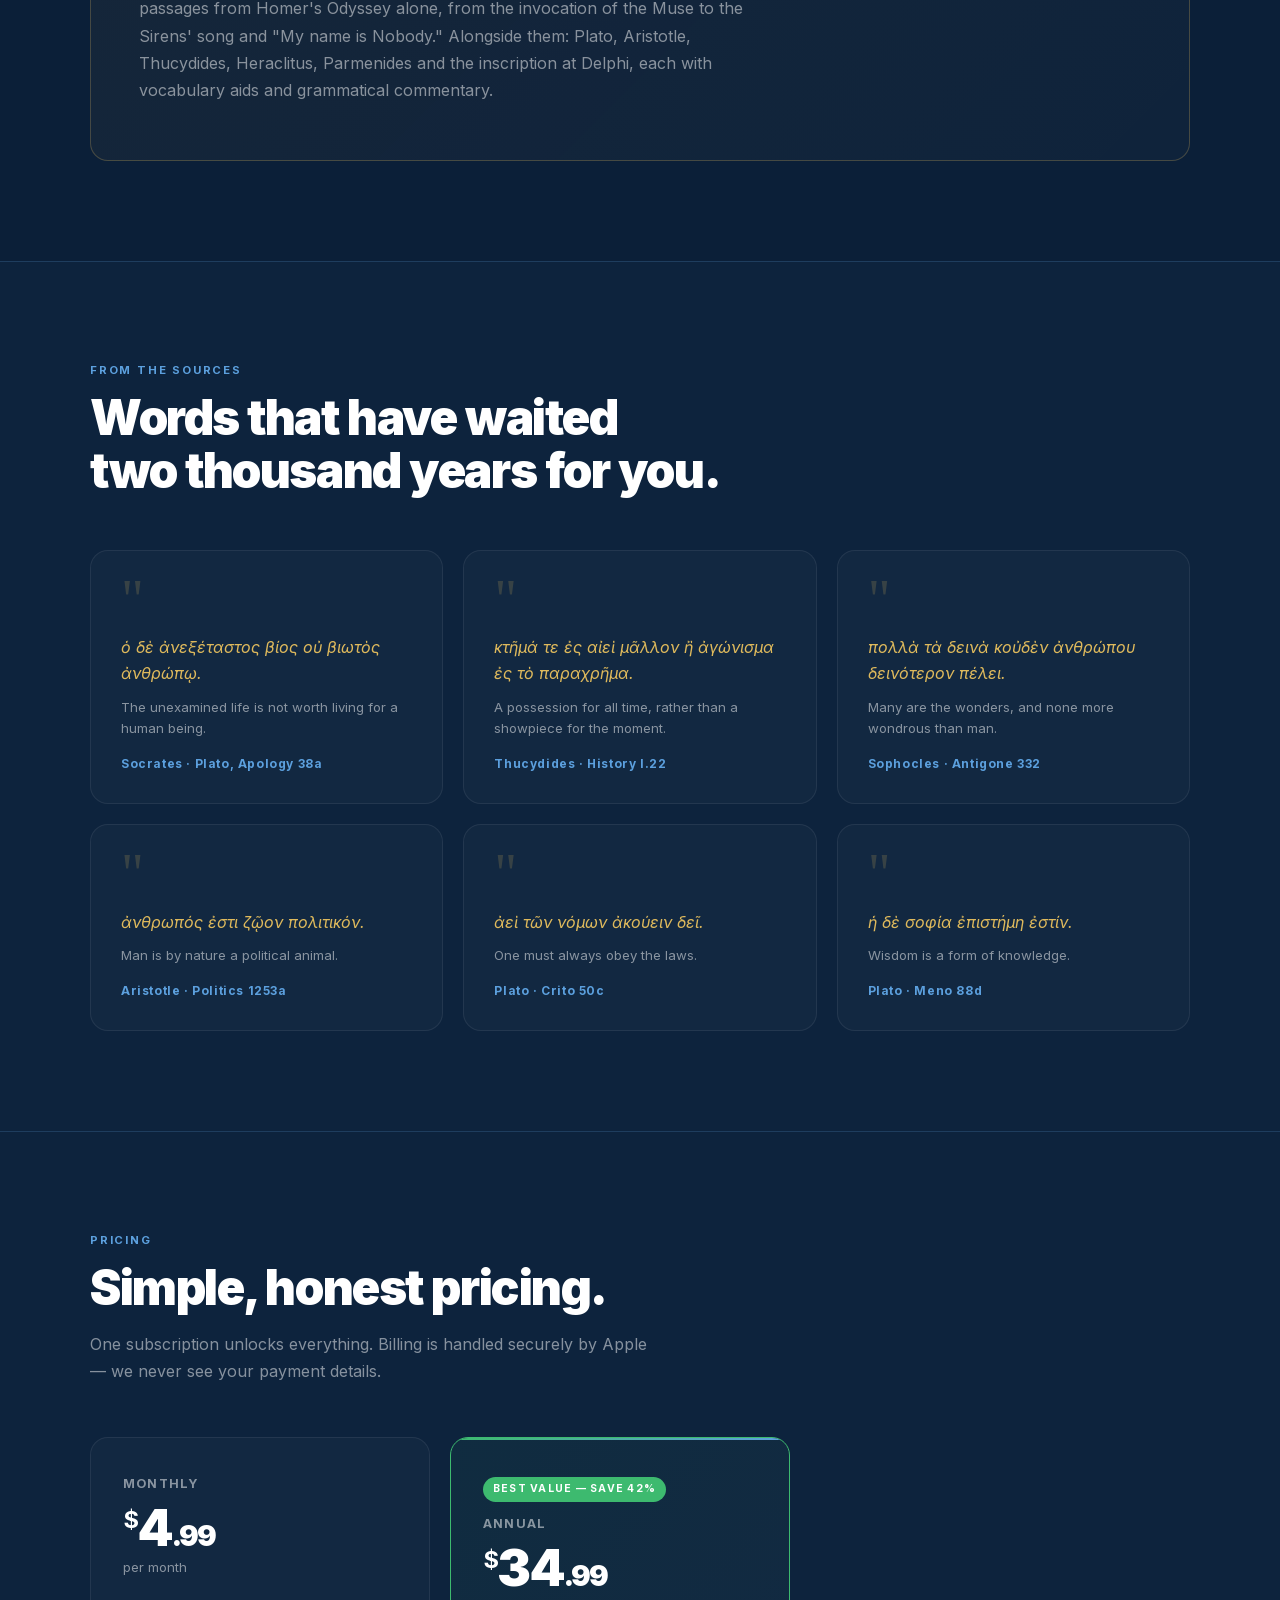
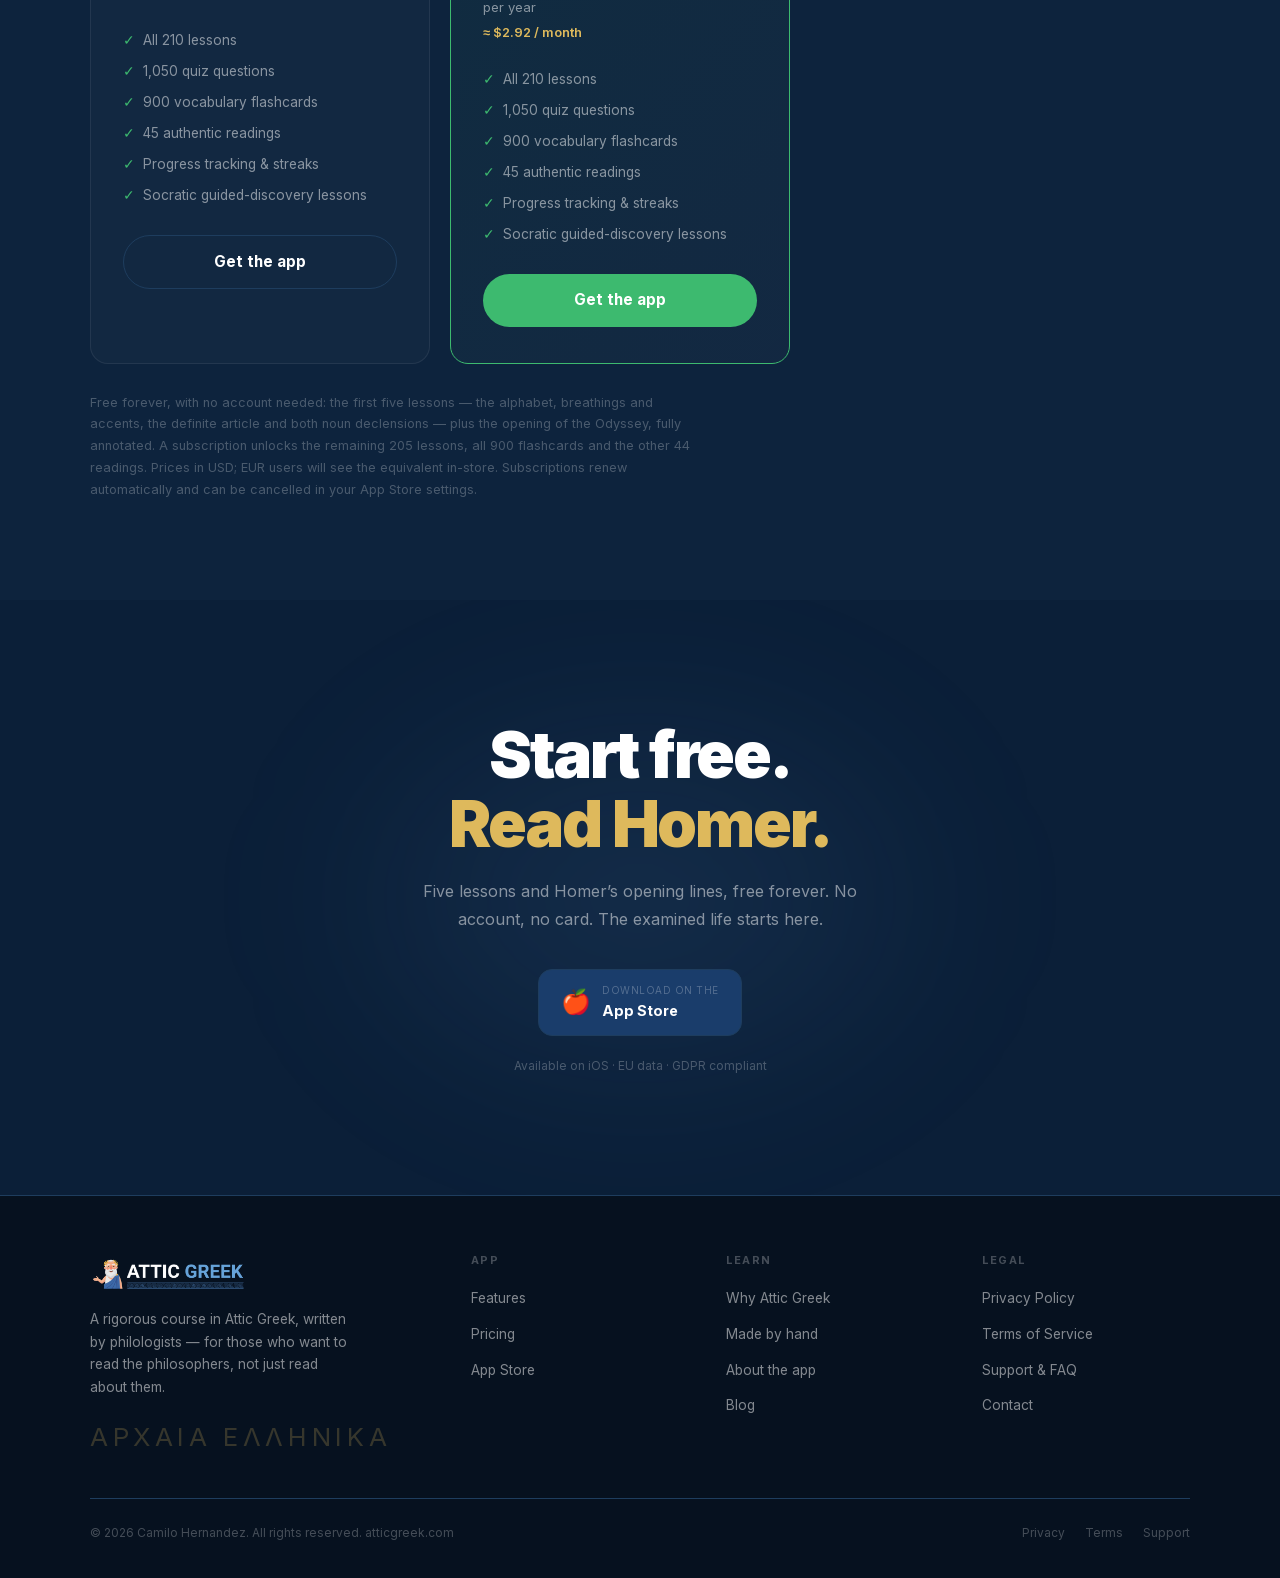
==== commit fded8589: "Add files via upload" ====
--- a/index.html
+++ b/index.html
@@ -32,9 +32,7 @@
 <link rel="apple-touch-icon" sizes="180x180" href="assets/apple-touch-icon.png">
 <meta name="theme-color" content="#0b1f38">
 
-<link rel="preconnect" href="https://fonts.googleapis.com">
-<link rel="preconnect" href="https://fonts.gstatic.com" crossorigin>
-<link href="https://fonts.googleapis.com/css2?family=Inter:ital,wght@0,300;0,400;0,500;0,600;0,700;0,800;0,900;1,400&display=swap" rel="stylesheet">
+<link rel="stylesheet" href="assets/fonts/fonts.css">
 <style>
 /* ══════════════════════════════════════════════
    RESET & TOKENS
--- a/assets/fonts/fonts.css
+++ b/assets/fonts/fonts.css
@@ -0,0 +1,228 @@
+/* Self-hosted fonts: Inter and Noto Serif, both licensed under the SIL Open Font License 1.1.
+   License texts: Inter-OFL.txt and NotoSerif-OFL.txt in this folder. */
+
+/* cyrillic */
+@font-face {
+  font-family: 'Inter';
+  font-style: italic;
+  font-weight: 400;
+  font-display: swap;
+  src: url(inter-italic-cyrillic.woff2) format('woff2');
+  unicode-range: U+0301, U+0400-045F, U+0490-0491, U+04B0-04B1, U+2116;
+}
+/* greek-ext */
+@font-face {
+  font-family: 'Inter';
+  font-style: italic;
+  font-weight: 400;
+  font-display: swap;
+  src: url(inter-italic-greek-ext.woff2) format('woff2');
+  unicode-range: U+1F00-1FFF;
+}
+/* greek */
+@font-face {
+  font-family: 'Inter';
+  font-style: italic;
+  font-weight: 400;
+  font-display: swap;
+  src: url(inter-italic-greek.woff2) format('woff2');
+  unicode-range: U+0370-0377, U+037A-037F, U+0384-038A, U+038C, U+038E-03A1, U+03A3-03FF;
+}
+/* latin-ext */
+@font-face {
+  font-family: 'Inter';
+  font-style: italic;
+  font-weight: 400;
+  font-display: swap;
+  src: url(inter-italic-latin-ext.woff2) format('woff2');
+  unicode-range: U+0100-02BA, U+02BD-02C5, U+02C7-02CC, U+02CE-02D7, U+02DD-02FF, U+0304, U+0308, U+0329, U+1D00-1DBF, U+1E00-1E9F, U+1EF2-1EFF, U+2020, U+20A0-20AB, U+20AD-20C4, U+2113, U+2C60-2C7F, U+A720-A7FF;
+}
+/* latin */
+@font-face {
+  font-family: 'Inter';
+  font-style: italic;
+  font-weight: 400;
+  font-display: swap;
+  src: url(inter-italic-latin.woff2) format('woff2');
+  unicode-range: U+0000-00FF, U+0131, U+0152-0153, U+02BB-02BC, U+02C6, U+02DA, U+02DC, U+0304, U+0308, U+0329, U+2000-206F, U+20AC, U+2122, U+2191, U+2193, U+2212, U+2215, U+FEFF, U+FFFD;
+}
+/* cyrillic */
+@font-face {
+  font-family: 'Inter';
+  font-style: normal;
+  font-weight: 300 900;
+  font-display: swap;
+  src: url(inter-normal-cyrillic.woff2) format('woff2');
+  unicode-range: U+0301, U+0400-045F, U+0490-0491, U+04B0-04B1, U+2116;
+}
+/* greek-ext */
+@font-face {
+  font-family: 'Inter';
+  font-style: normal;
+  font-weight: 300 900;
+  font-display: swap;
+  src: url(inter-normal-greek-ext.woff2) format('woff2');
+  unicode-range: U+1F00-1FFF;
+}
+/* greek */
+@font-face {
+  font-family: 'Inter';
+  font-style: normal;
+  font-weight: 300 900;
+  font-display: swap;
+  src: url(inter-normal-greek.woff2) format('woff2');
+  unicode-range: U+0370-0377, U+037A-037F, U+0384-038A, U+038C, U+038E-03A1, U+03A3-03FF;
+}
+/* latin-ext */
+@font-face {
+  font-family: 'Inter';
+  font-style: normal;
+  font-weight: 300 900;
+  font-display: swap;
+  src: url(inter-normal-latin-ext.woff2) format('woff2');
+  unicode-range: U+0100-02BA, U+02BD-02C5, U+02C7-02CC, U+02CE-02D7, U+02DD-02FF, U+0304, U+0308, U+0329, U+1D00-1DBF, U+1E00-1E9F, U+1EF2-1EFF, U+2020, U+20A0-20AB, U+20AD-20C4, U+2113, U+2C60-2C7F, U+A720-A7FF;
+}
+/* latin */
+@font-face {
+  font-family: 'Inter';
+  font-style: normal;
+  font-weight: 300 900;
+  font-display: swap;
+  src: url(inter-normal-latin.woff2) format('woff2');
+  unicode-range: U+0000-00FF, U+0131, U+0152-0153, U+02BB-02BC, U+02C6, U+02DA, U+02DC, U+0304, U+0308, U+0329, U+2000-206F, U+20AC, U+2122, U+2191, U+2193, U+2212, U+2215, U+FEFF, U+FFFD;
+}
+/* cyrillic */
+@font-face {
+  font-family: 'Noto Serif';
+  font-style: italic;
+  font-weight: 400;
+  font-display: swap;
+  src: url(noto-serif-italic-cyrillic.woff2) format('woff2');
+  unicode-range: U+0301, U+0400-045F, U+0490-0491, U+04B0-04B1, U+2116;
+}
+/* greek-ext */
+@font-face {
+  font-family: 'Noto Serif';
+  font-style: italic;
+  font-weight: 400;
+  font-display: swap;
+  src: url(noto-serif-italic-greek-ext.woff2) format('woff2');
+  unicode-range: U+1F00-1FFF;
+}
+/* greek */
+@font-face {
+  font-family: 'Noto Serif';
+  font-style: italic;
+  font-weight: 400;
+  font-display: swap;
+  src: url(noto-serif-italic-greek.woff2) format('woff2');
+  unicode-range: U+0370-0377, U+037A-037F, U+0384-038A, U+038C, U+038E-03A1, U+03A3-03FF;
+}
+/* latin-ext */
+@font-face {
+  font-family: 'Noto Serif';
+  font-style: italic;
+  font-weight: 400;
+  font-display: swap;
+  src: url(noto-serif-italic-latin-ext.woff2) format('woff2');
+  unicode-range: U+0100-02BA, U+02BD-02C5, U+02C7-02CC, U+02CE-02D7, U+02DD-02FF, U+0304, U+0308, U+0329, U+1D00-1DBF, U+1E00-1E9F, U+1EF2-1EFF, U+2020, U+20A0-20AB, U+20AD-20C4, U+2113, U+2C60-2C7F, U+A720-A7FF;
+}
+/* latin */
+@font-face {
+  font-family: 'Noto Serif';
+  font-style: italic;
+  font-weight: 400;
+  font-display: swap;
+  src: url(noto-serif-italic-latin.woff2) format('woff2');
+  unicode-range: U+0000-00FF, U+0131, U+0152-0153, U+02BB-02BC, U+02C6, U+02DA, U+02DC, U+0304, U+0308, U+0329, U+2000-206F, U+20AC, U+2122, U+2191, U+2193, U+2212, U+2215, U+FEFF, U+FFFD;
+}
+/* cyrillic */
+@font-face {
+  font-family: 'Noto Serif';
+  font-style: normal;
+  font-weight: 400;
+  font-display: swap;
+  src: url(noto-serif-normal-cyrillic.woff2) format('woff2');
+  unicode-range: U+0301, U+0400-045F, U+0490-0491, U+04B0-04B1, U+2116;
+}
+/* greek-ext */
+@font-face {
+  font-family: 'Noto Serif';
+  font-style: normal;
+  font-weight: 400;
+  font-display: swap;
+  src: url(noto-serif-normal-greek-ext.woff2) format('woff2');
+  unicode-range: U+1F00-1FFF;
+}
+/* greek */
+@font-face {
+  font-family: 'Noto Serif';
+  font-style: normal;
+  font-weight: 400;
+  font-display: swap;
+  src: url(noto-serif-normal-greek.woff2) format('woff2');
+  unicode-range: U+0370-0377, U+037A-037F, U+0384-038A, U+038C, U+038E-03A1, U+03A3-03FF;
+}
+/* latin-ext */
+@font-face {
+  font-family: 'Noto Serif';
+  font-style: normal;
+  font-weight: 400;
+  font-display: swap;
+  src: url(noto-serif-normal-latin-ext.woff2) format('woff2');
+  unicode-range: U+0100-02BA, U+02BD-02C5, U+02C7-02CC, U+02CE-02D7, U+02DD-02FF, U+0304, U+0308, U+0329, U+1D00-1DBF, U+1E00-1E9F, U+1EF2-1EFF, U+2020, U+20A0-20AB, U+20AD-20C4, U+2113, U+2C60-2C7F, U+A720-A7FF;
+}
+/* latin */
+@font-face {
+  font-family: 'Noto Serif';
+  font-style: normal;
+  font-weight: 400;
+  font-display: swap;
+  src: url(noto-serif-normal-latin.woff2) format('woff2');
+  unicode-range: U+0000-00FF, U+0131, U+0152-0153, U+02BB-02BC, U+02C6, U+02DA, U+02DC, U+0304, U+0308, U+0329, U+2000-206F, U+20AC, U+2122, U+2191, U+2193, U+2212, U+2215, U+FEFF, U+FFFD;
+}
+/* cyrillic */
+@font-face {
+  font-family: 'Noto Serif';
+  font-style: normal;
+  font-weight: 600;
+  font-display: swap;
+  src: url(noto-serif-normal-cyrillic.woff2) format('woff2');
+  unicode-range: U+0301, U+0400-045F, U+0490-0491, U+04B0-04B1, U+2116;
+}
+/* greek-ext */
+@font-face {
+  font-family: 'Noto Serif';
+  font-style: normal;
+  font-weight: 600;
+  font-display: swap;
+  src: url(noto-serif-normal-greek-ext.woff2) format('woff2');
+  unicode-range: U+1F00-1FFF;
+}
+/* greek */
+@font-face {
+  font-family: 'Noto Serif';
+  font-style: normal;
+  font-weight: 600;
+  font-display: swap;
+  src: url(noto-serif-normal-greek.woff2) format('woff2');
+  unicode-range: U+0370-0377, U+037A-037F, U+0384-038A, U+038C, U+038E-03A1, U+03A3-03FF;
+}
+/* latin-ext */
+@font-face {
+  font-family: 'Noto Serif';
+  font-style: normal;
+  font-weight: 600;
+  font-display: swap;
+  src: url(noto-serif-normal-latin-ext.woff2) format('woff2');
+  unicode-range: U+0100-02BA, U+02BD-02C5, U+02C7-02CC, U+02CE-02D7, U+02DD-02FF, U+0304, U+0308, U+0329, U+1D00-1DBF, U+1E00-1E9F, U+1EF2-1EFF, U+2020, U+20A0-20AB, U+20AD-20C4, U+2113, U+2C60-2C7F, U+A720-A7FF;
+}
+/* latin */
+@font-face {
+  font-family: 'Noto Serif';
+  font-style: normal;
+  font-weight: 600;
+  font-display: swap;
+  src: url(noto-serif-normal-latin.woff2) format('woff2');
+  unicode-range: U+0000-00FF, U+0131, U+0152-0153, U+02BB-02BC, U+02C6, U+02DA, U+02DC, U+0304, U+0308, U+0329, U+2000-206F, U+20AC, U+2122, U+2191, U+2193, U+2212, U+2215, U+FEFF, U+FFFD;
+}
